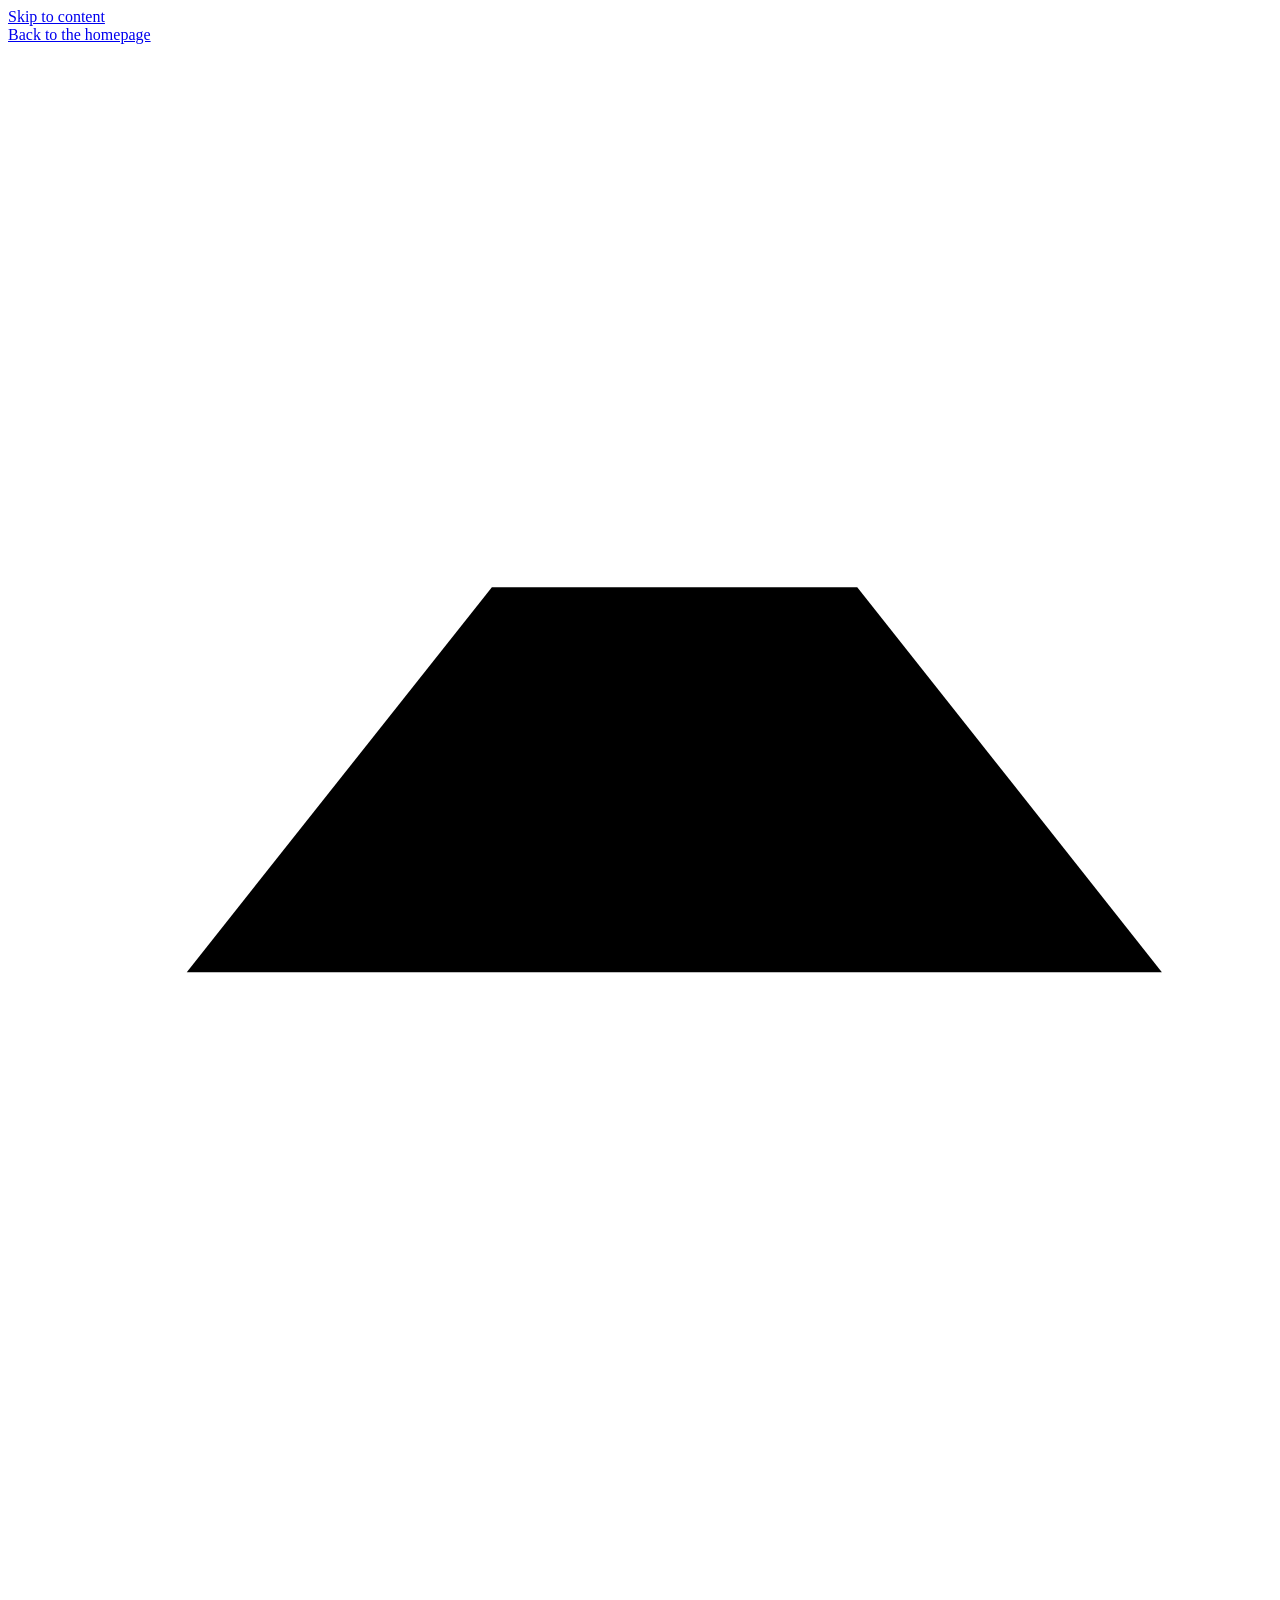
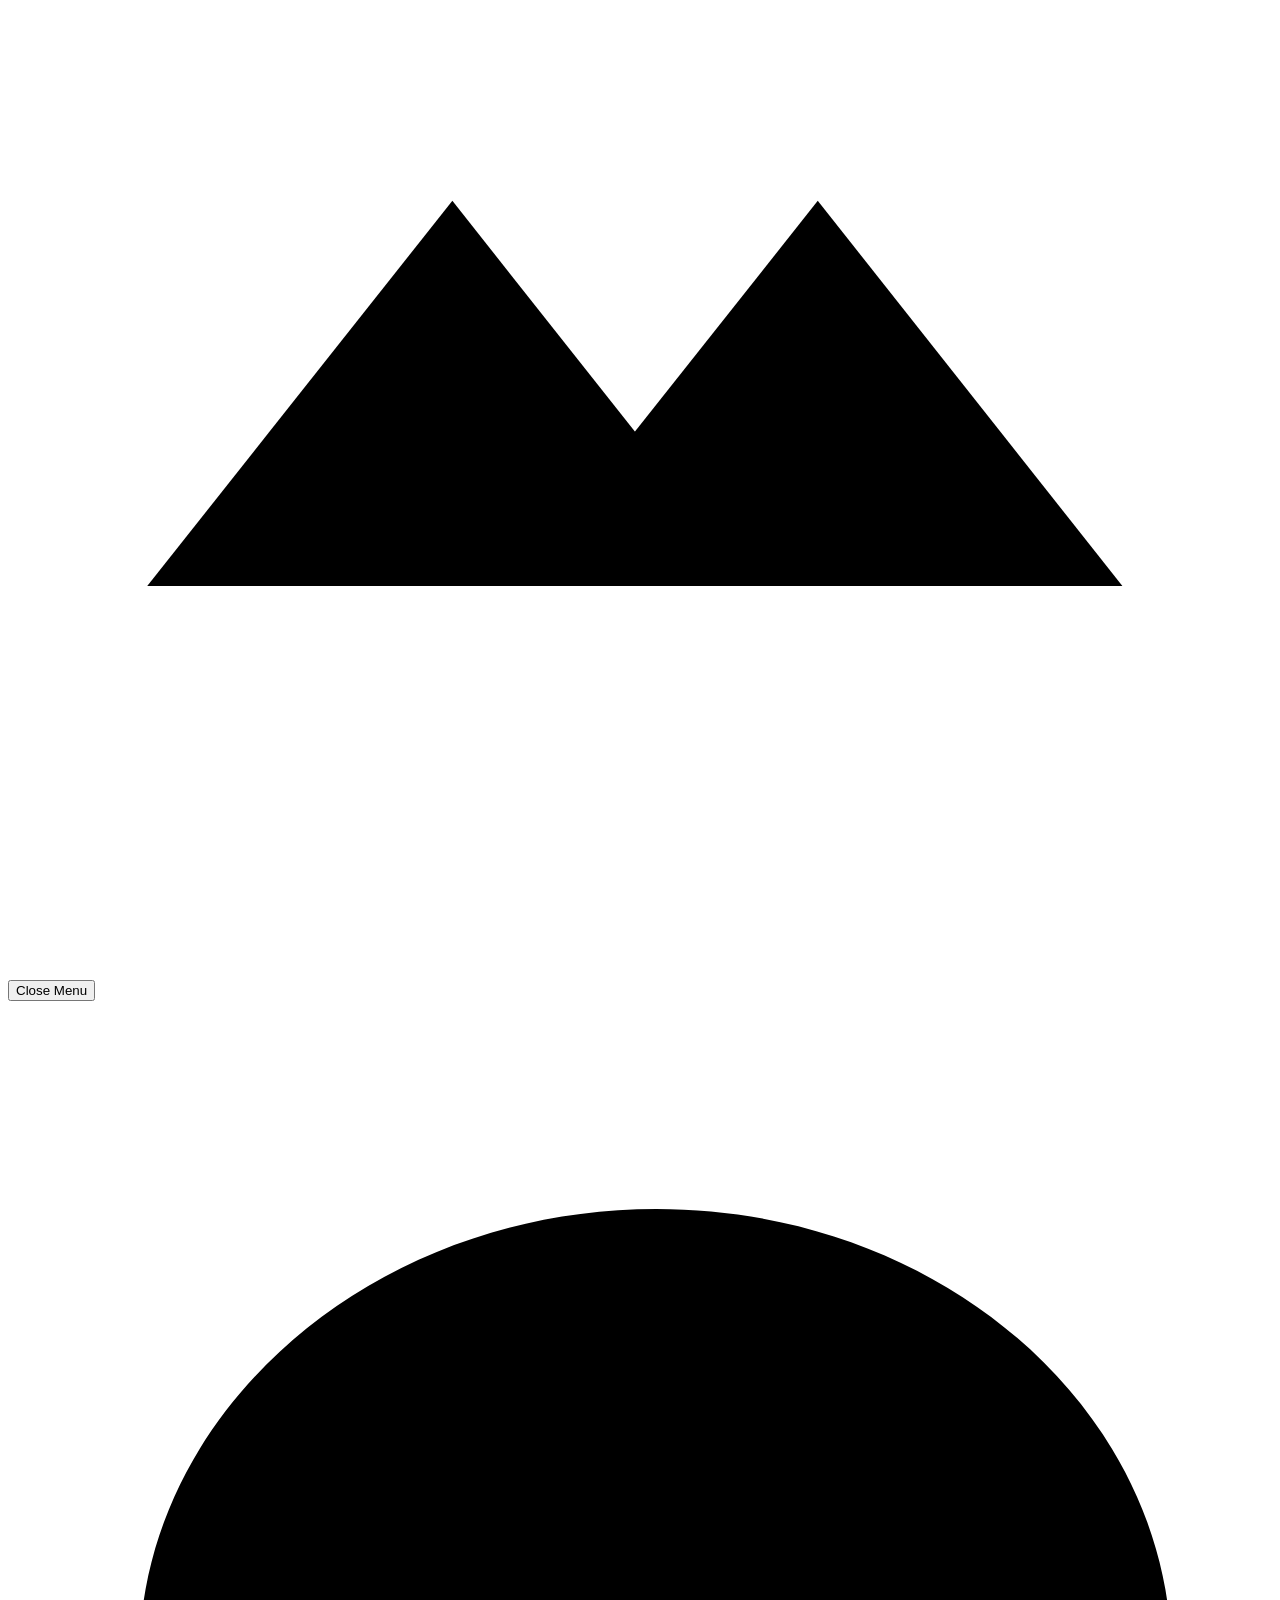
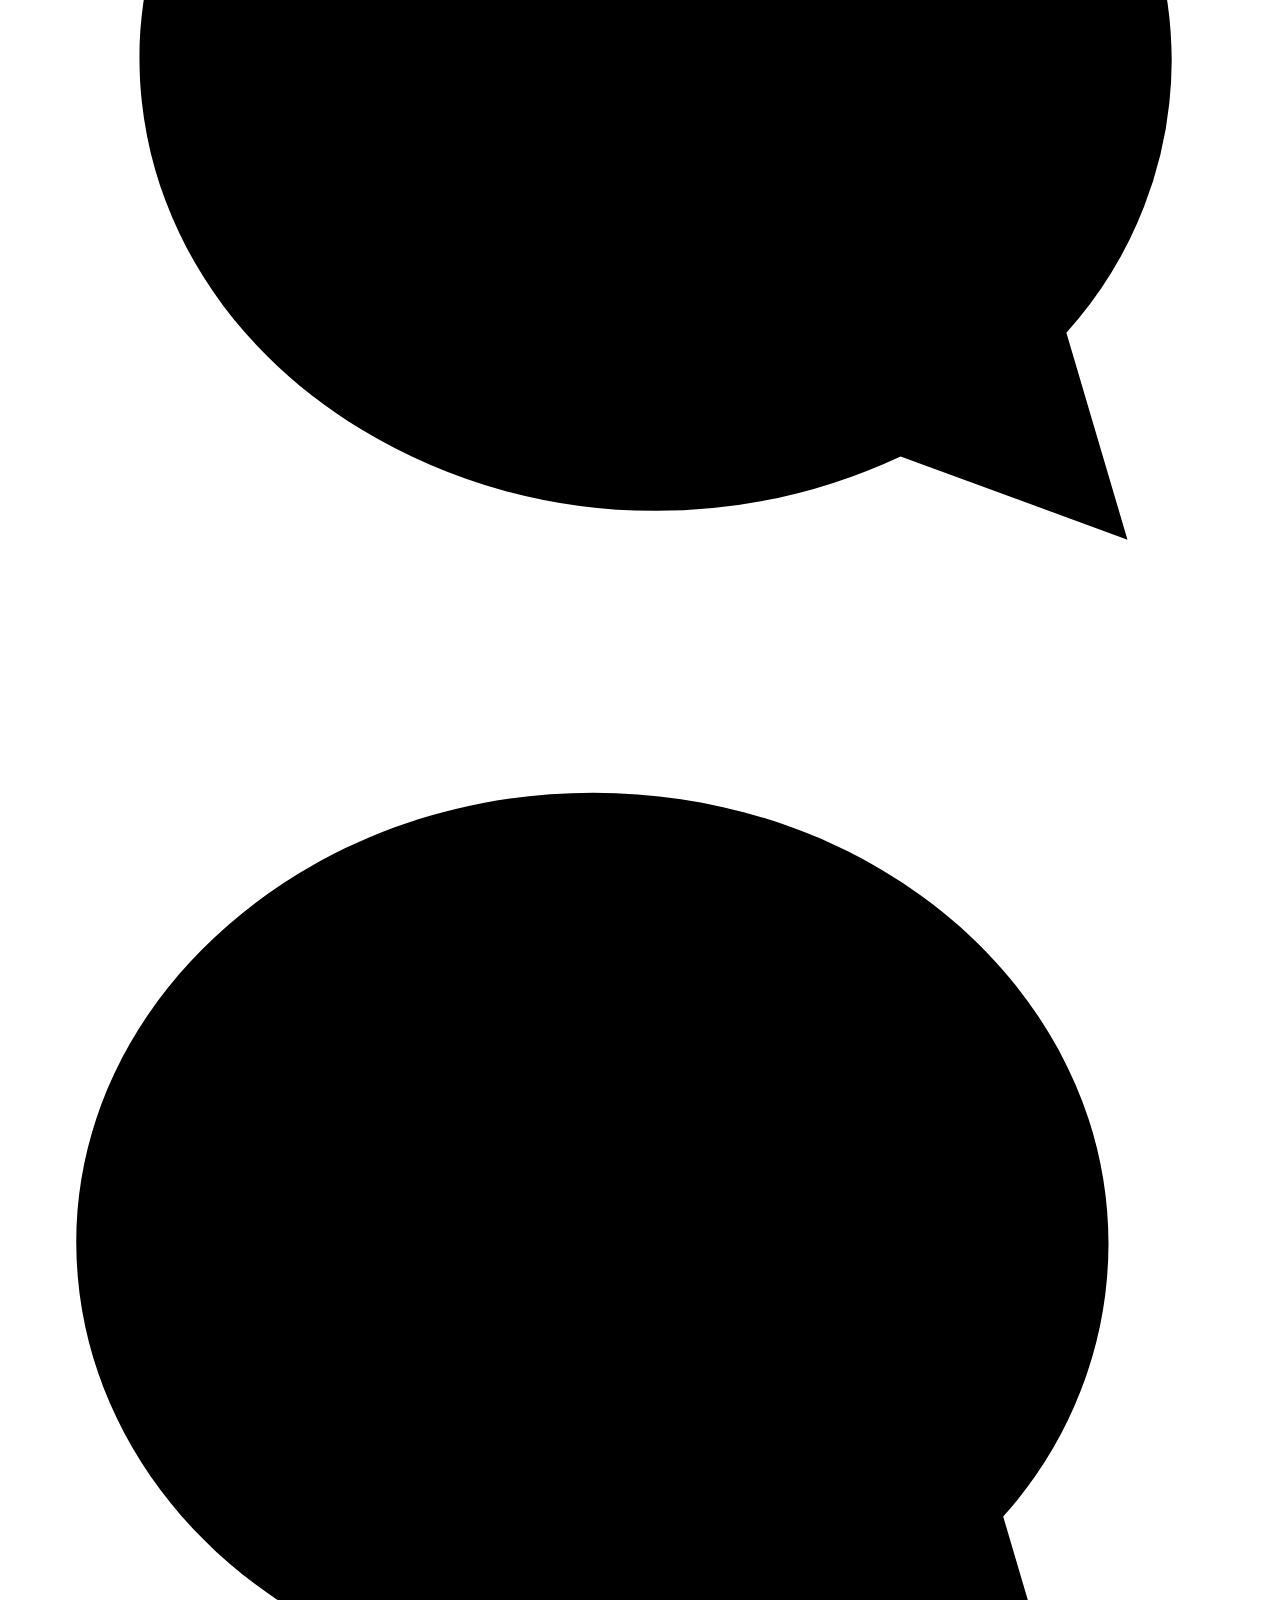
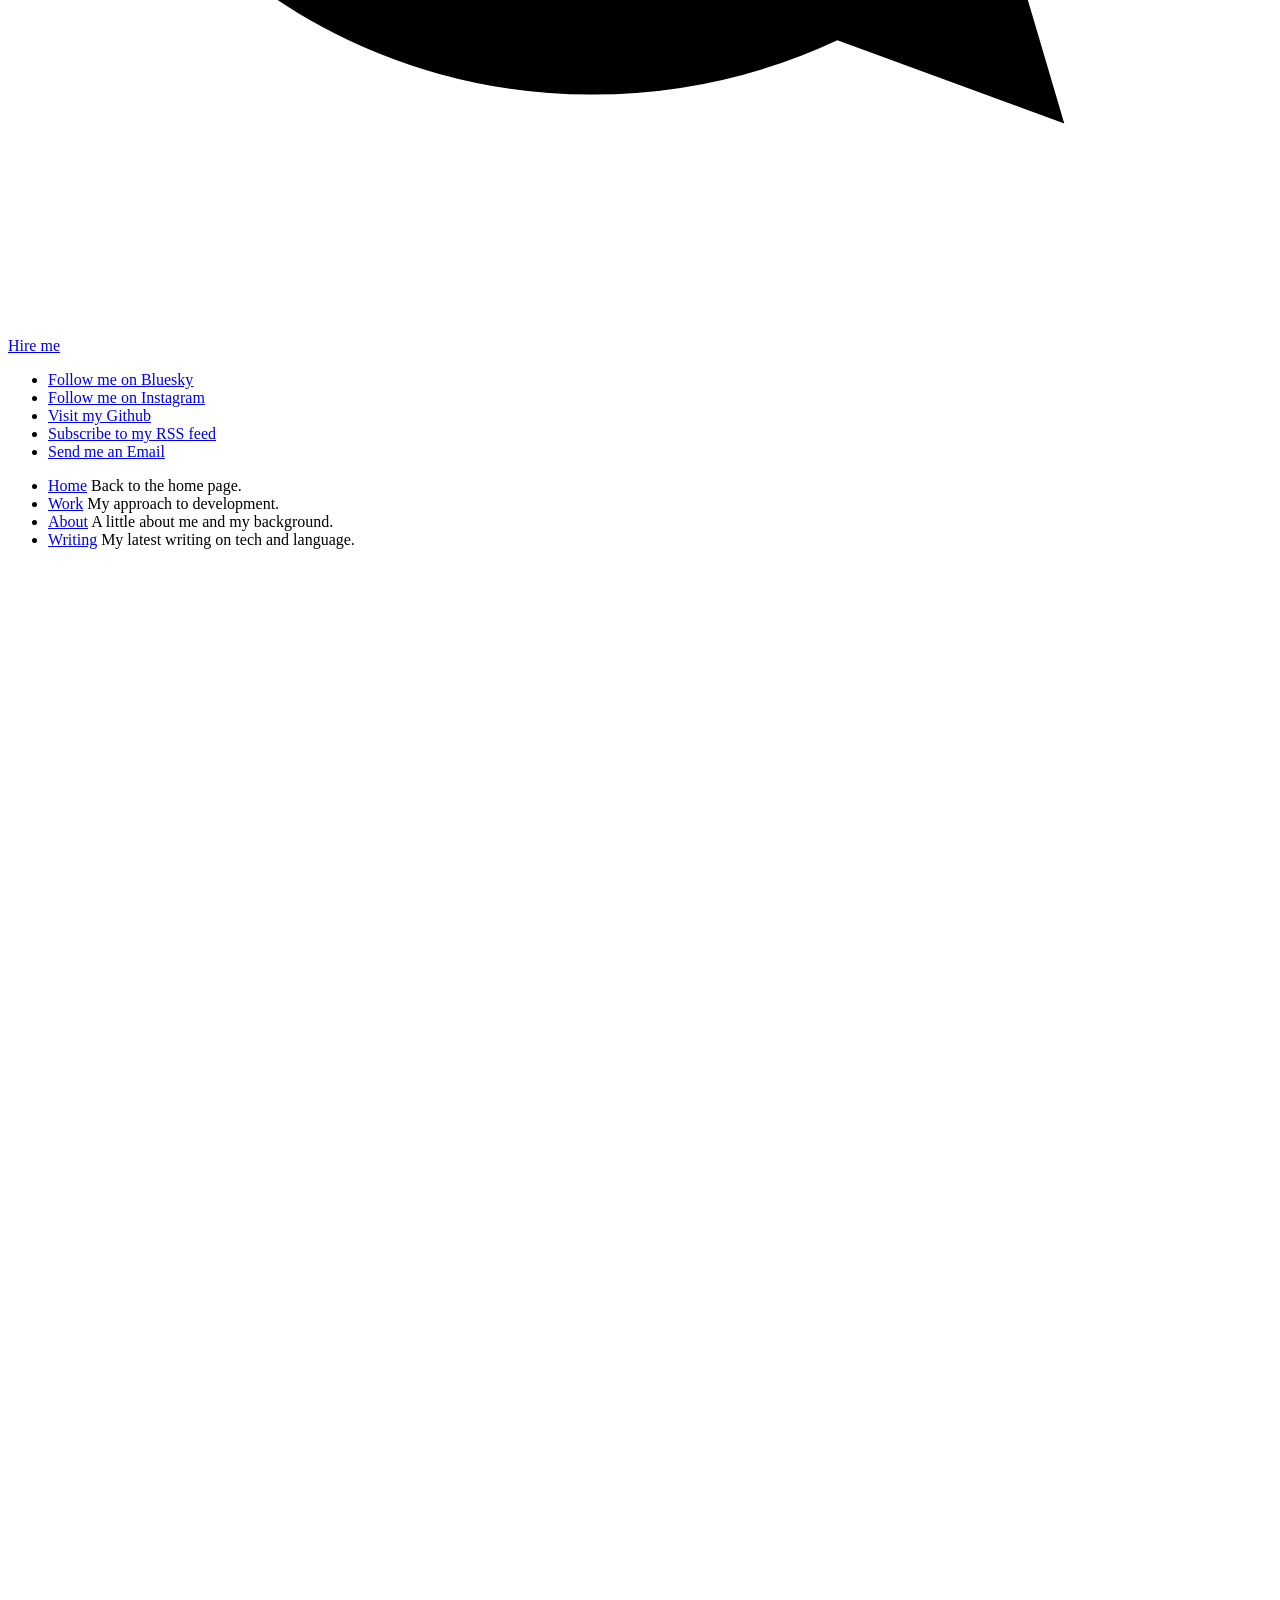
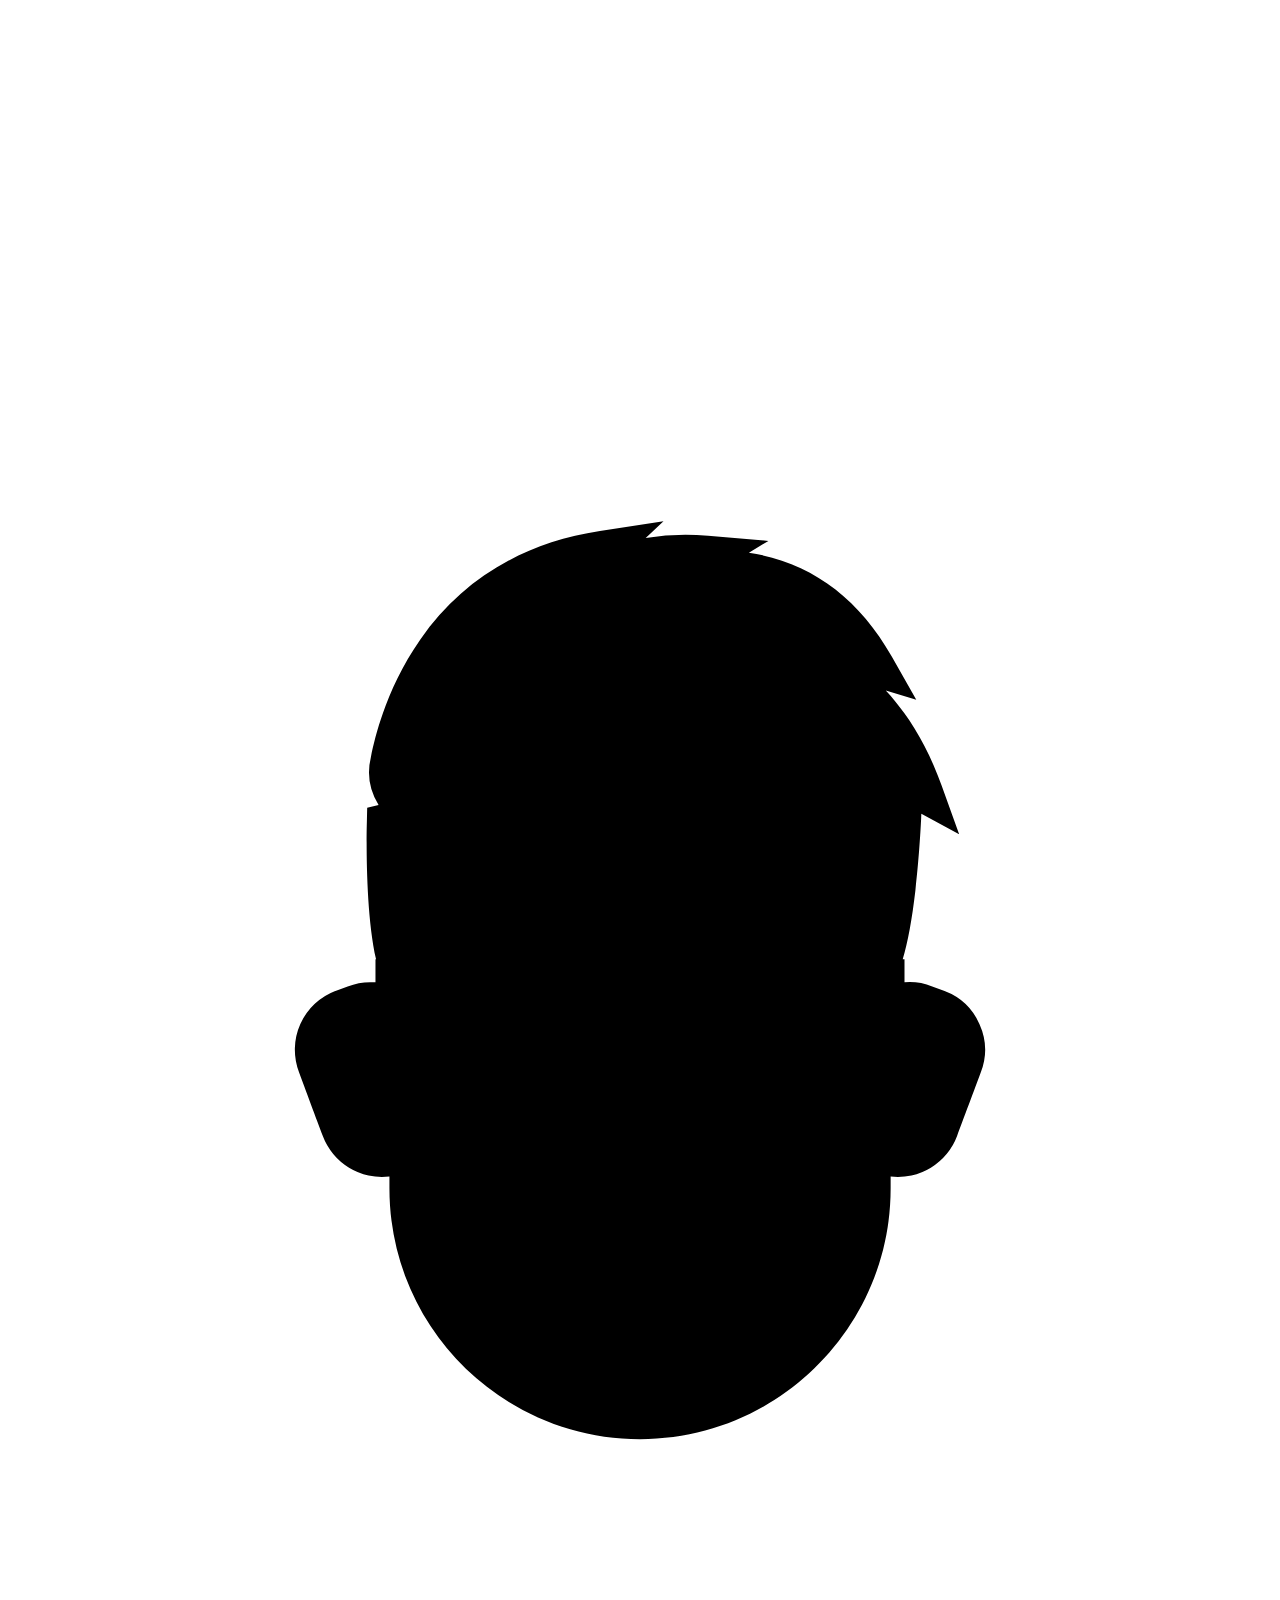
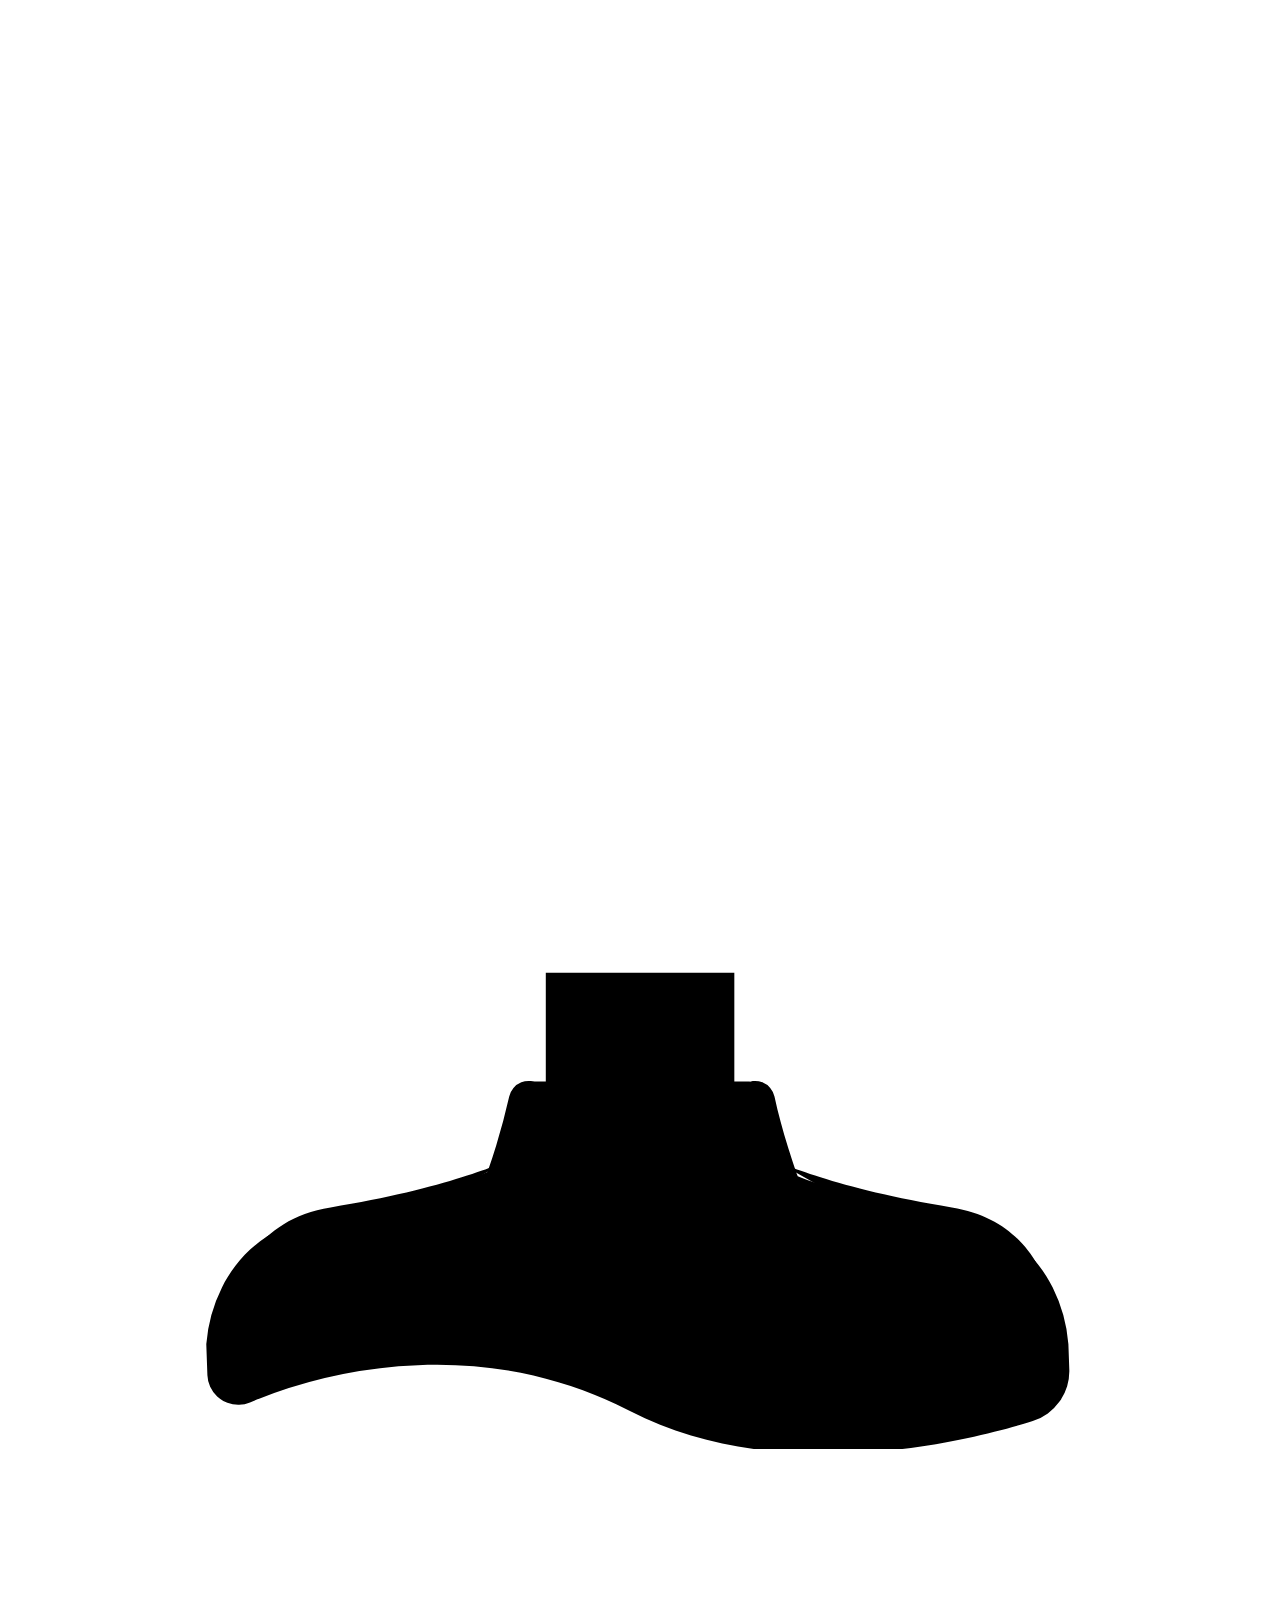
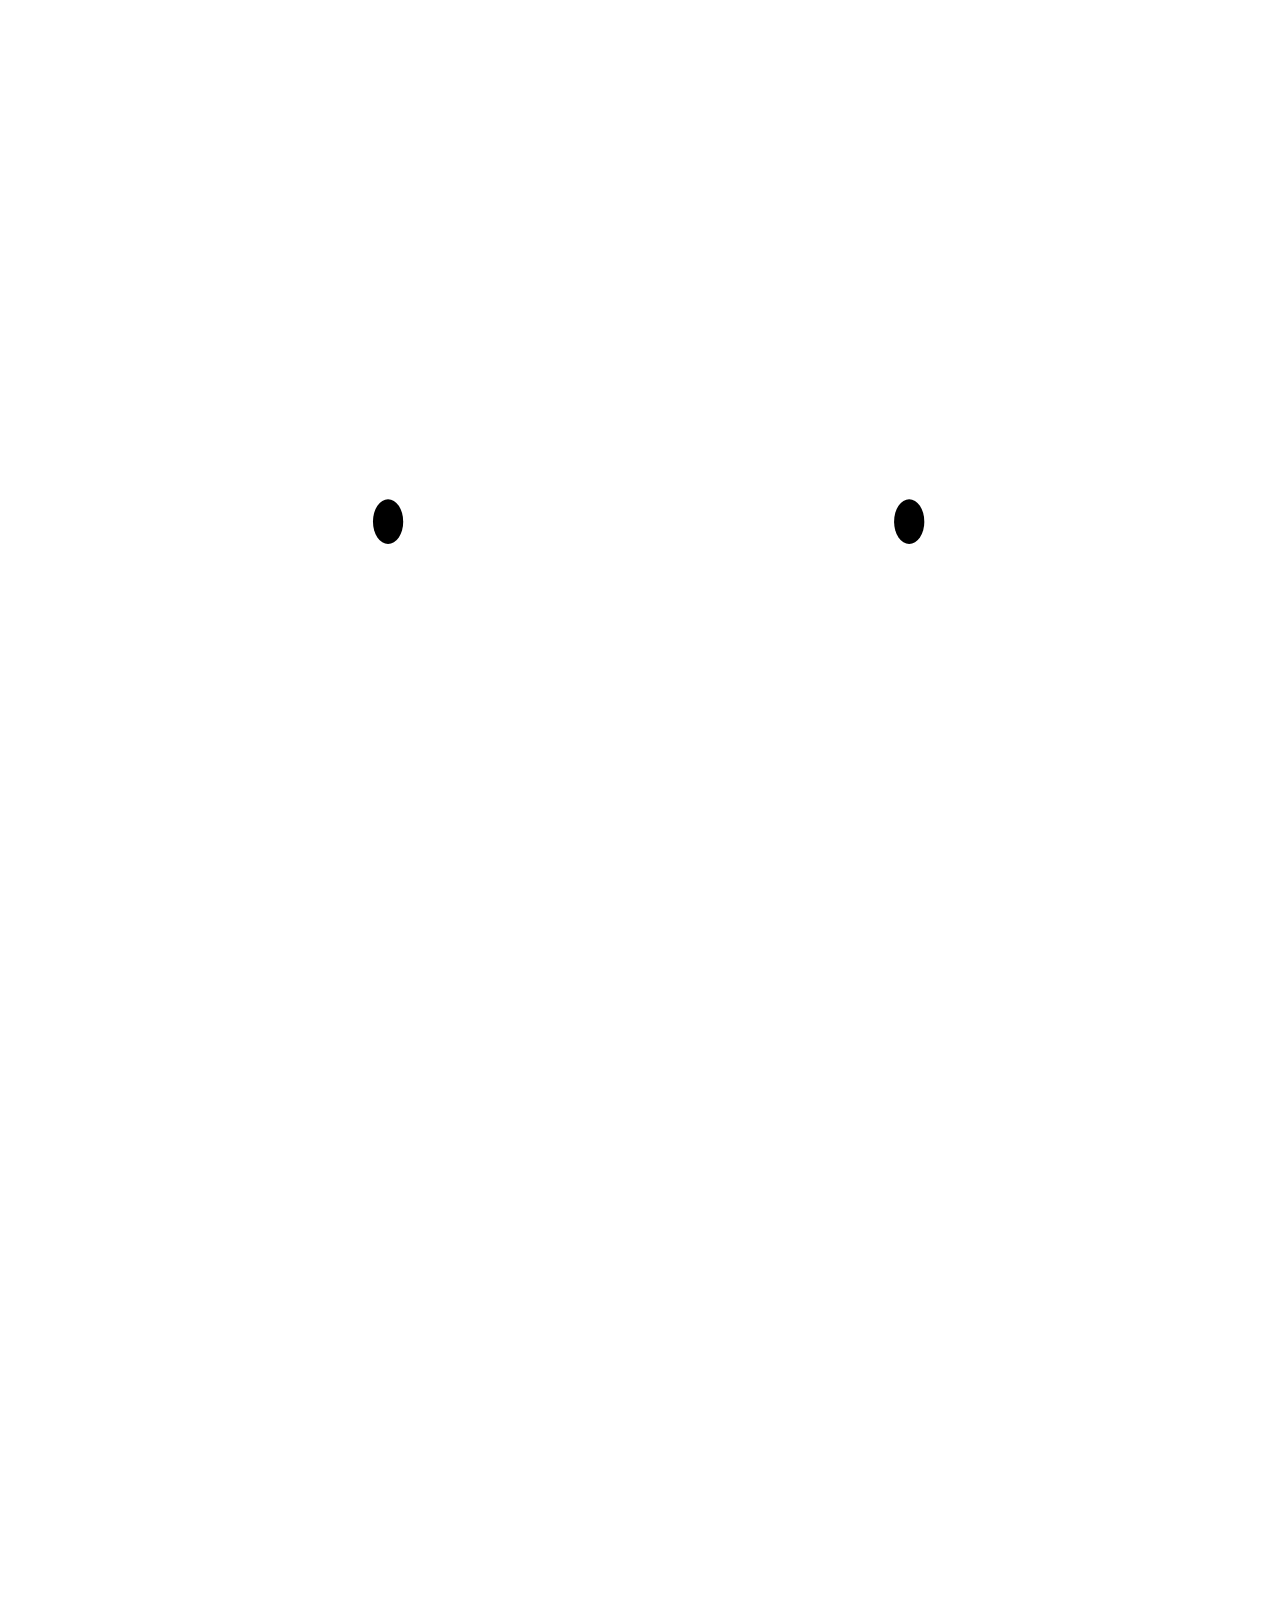
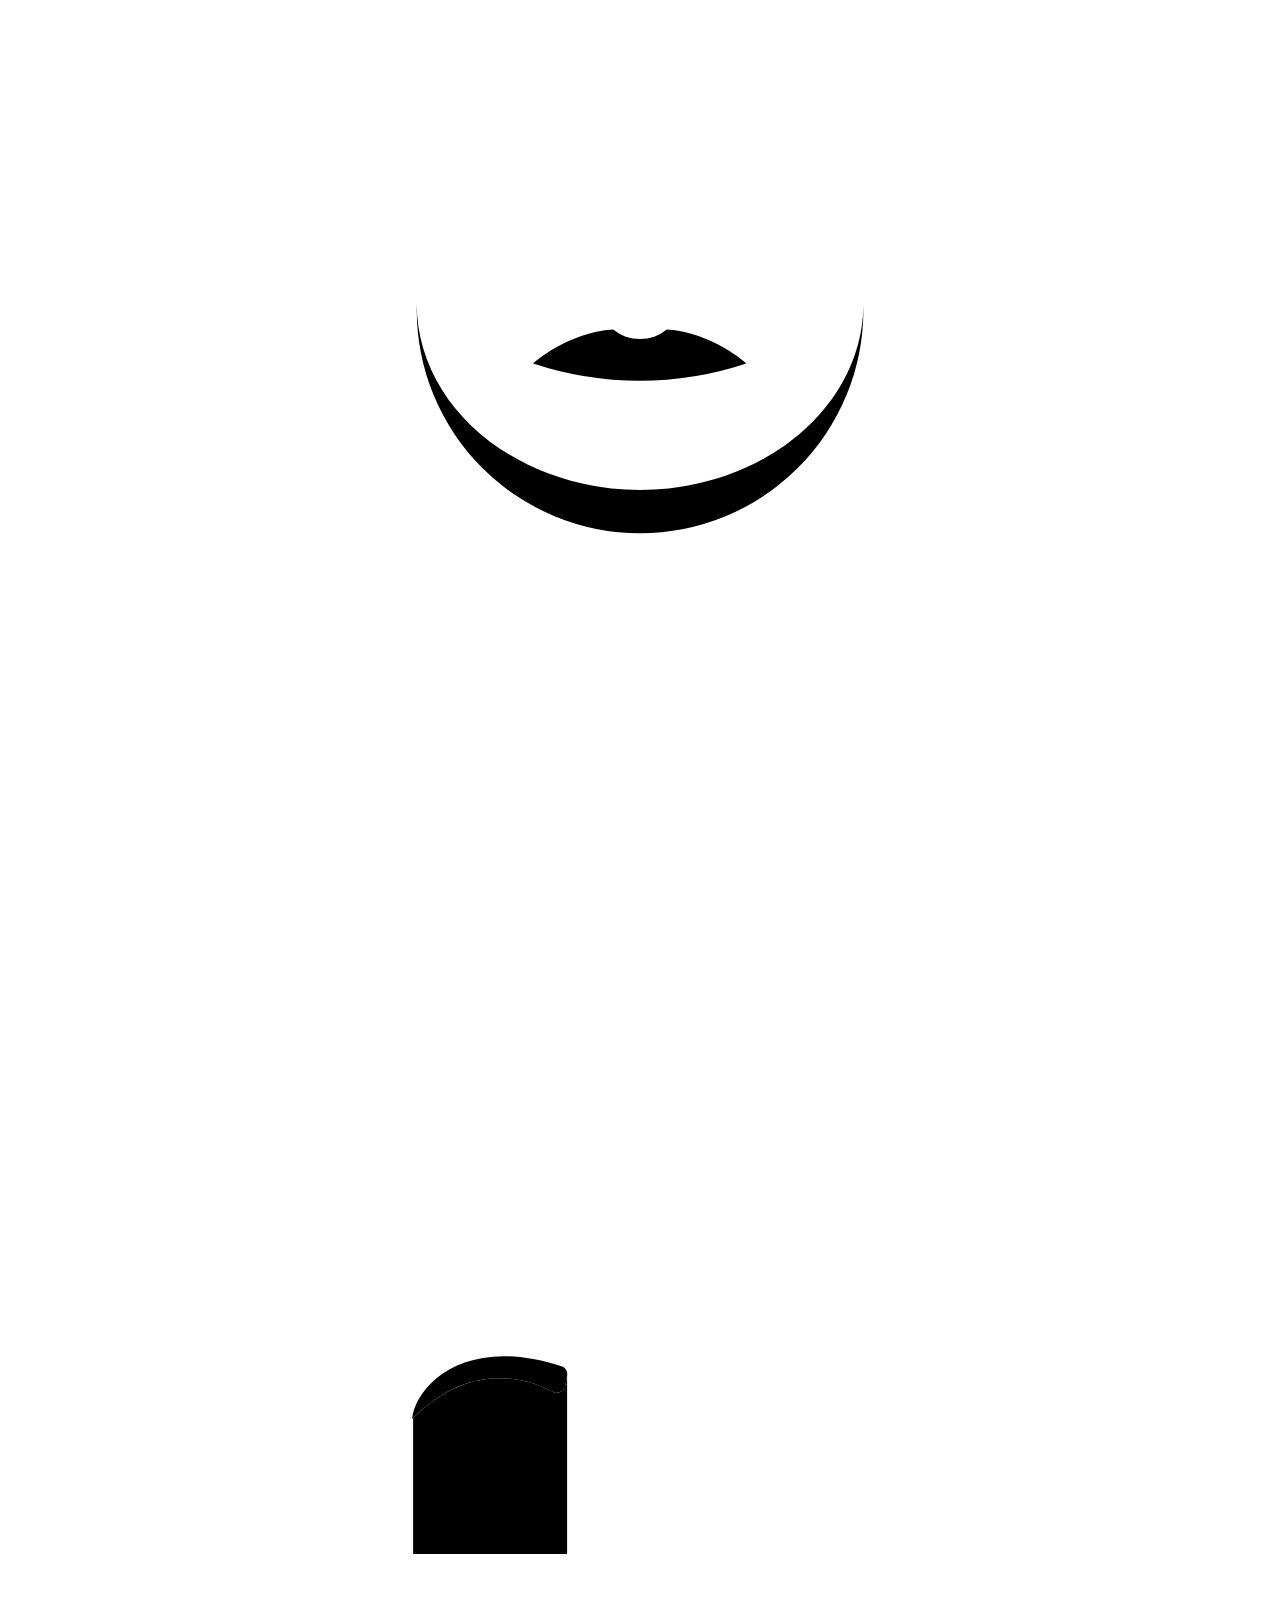
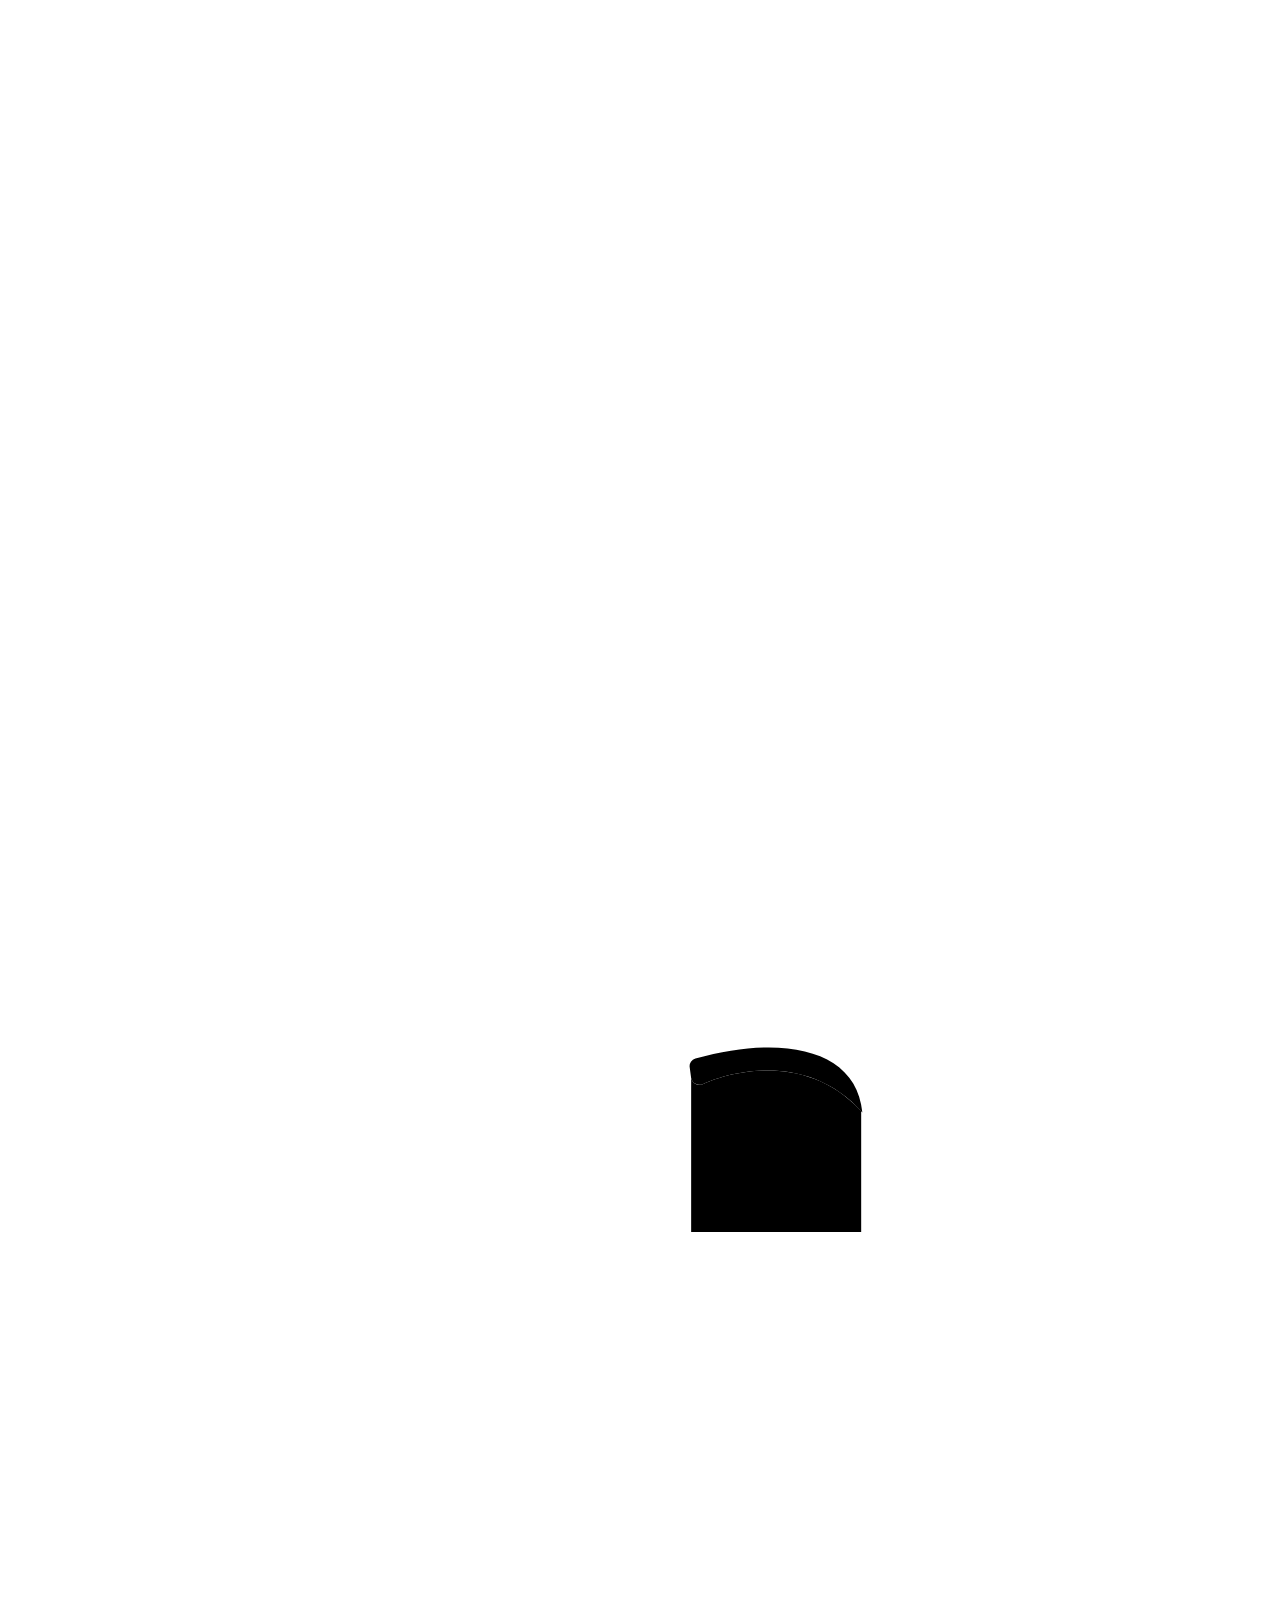
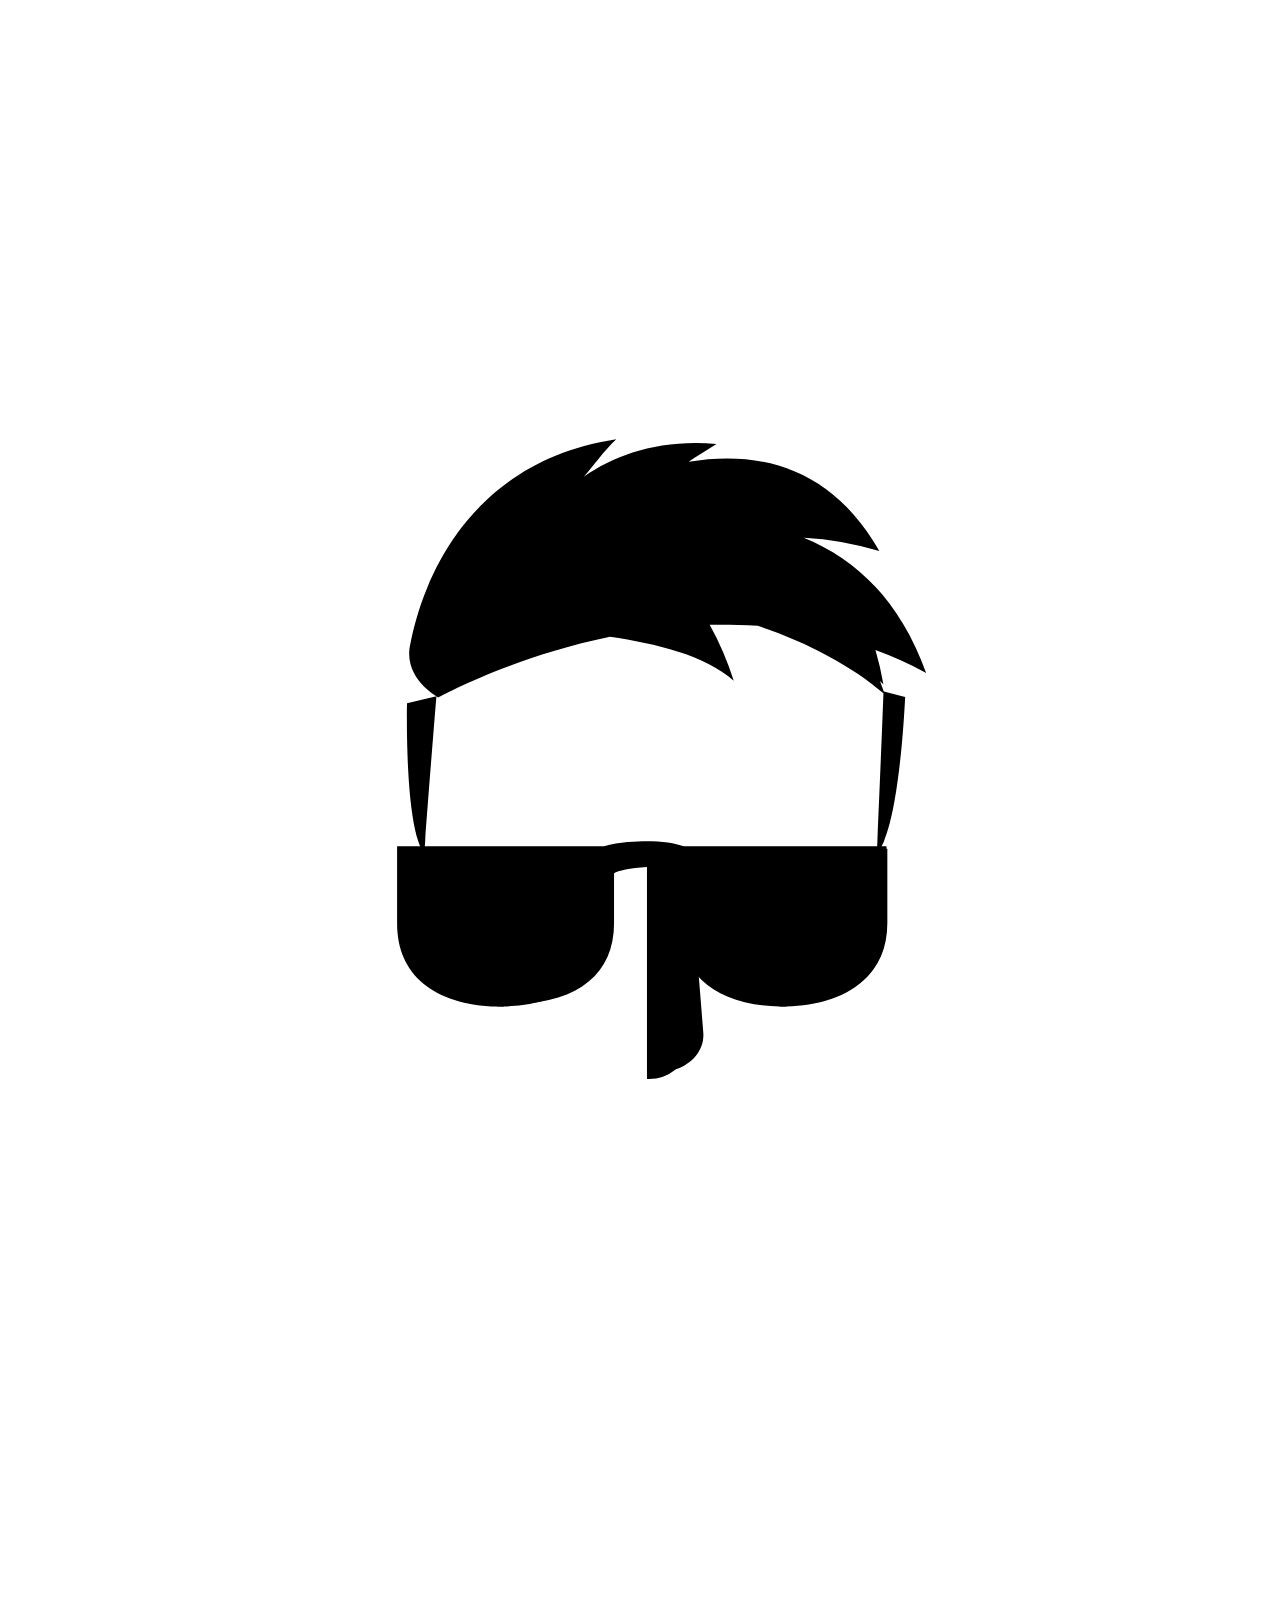
==== index.html @ 16a2936c "Index y Carpetas" ====
<!DOCTYPE html>
<html lang="en">
<head>
    <meta charset="UTF-8">
    <meta name="viewport" content="width=device-width, initial-scale=1.0">
    <title>Sebastián Zuleta - Independent Creative Developer</title>
    <link rel="stylesheet" href="https://fonts.googleapis.com/css?family=Bitter:400,700&display=swap">
    <link rel="icon" type="image/x-icon" href="https://robbowen.digital/assets/img/favicon-32x32.png">
    <link rel="icon" type="image/png" sizes="16x16" href="/assets/img/favicon-16x16.png">
</head>
<body>
    <a href="/">Skip to content</a>
    <div>
        <div></div>
        <div>
            <div>
                <div></div>
                <div></div>
                <div></div>
                <div></div>
            </div>
        </div>
    </div>
    <div>
        <div>
            <div>
                <a href="/">
                    <span>Back to the homepage</span>
                    <span>
                        <div>
                            <div>
                                <svg version="1.1" x="0px" y="0px" viewBox="0 0 256 256">
                                    <polygon class="filled-poly" points="172,110 98,110 36.2,188 110.2,188 159.7,188 233.7,188 "/>
                                </svg>
                            </div>
                            <div>
                                <svg version="1.1" x="0px" y="0px" viewBox="0 0 256 256">
                                    <polygon points="90,99 28.2,177 151.7,177 "/>
                                    <polygon points="164,99 102.2,177 225.7,177 "/>
                                    <line x1="90" y1="99" x2="163.8" y2="99"/>
                                </svg>
                            </div>
                        </div>
                    </span>
                </a>
            </div>
            <div>
                <button>
                    <span>
                        <span>Close</span>
                        <span>Menu</span>
                    </span>
                </button>
            </div>
            <a href="/">
                <div>
                    <svg viewBox="0 0 60 60">
                        <path d="M30.78,9.87c13.52,0,24.46,9.58,24.46,21.41a19.4,19.4,0,0,1-5,12.95h0l2.9,9.82L42.37,50.1h0a27.51,27.51,0,0,1-11.59,2.58,26.84,26.84,0,0,1-14-3.86C10.42,45,6.24,38.52,6.24,31.2,6.24,19.53,17.26,9.87,30.78,9.87Z"></path>
                    </svg>
                </div>
                <div>
                    <svg viewBox="0 0 60 60">
                        <path d="M27.78,5.87c13.52,0,24.46,9.58,24.46,21.41a19.4,19.4,0,0,1-5,12.95h0l2.9,9.82L39.37,46.1h0a27.51,27.51,0,0,1-11.59,2.58,26.84,26.84,0,0,1-14-3.86C7.42,41,3.24,34.52,3.24,27.2,3.24,15.53,14.26,5.87,27.78,5.87Z"></path>
                    </svg>
                </div>
                Hire me
            </a>
        </div>
        <div>
            <div></div>
            <div>
                <div>
                    <ul>
                        <li>
                            <a href="/">Follow me on Bluesky</a>
                        </li>
                        <li>
                            <a href="/">Follow me on Instagram</a>
                        </li>
                        <li>
                            <a href="/">Visit my Github</a>
                        </li>
                        <li>
                            <a href="/">Subscribe to my RSS feed</a>
                        </li>
                        <li>
                            <a href="/">Send me an Email</a>
                        </li>
                    </ul>
                    <ul>
                        <li>
                            <a href="index.html">Home</a>
                            <span>Back to the home page.</span>
                        </li>
                        <li>
                            <a href="work.html">Work</a>
                            <span>My approach to development.</span>
                        </li>
                        <li>
                            <a href="about.html">About</a>
                            <span>A little about me and my background.</span>
                        </li>
                        <li>
                            <a href="writing.html">Writing</a>
                            <span>My latest writing on tech and language.</span>
                        </li>
                    </ul>
                </div>
            </div>
        </div>
        <main>
            <svg>
                <filter>
                    <feColorMatrix/>
                    <feComponentTransfer>
                        <feFuncR></feFuncR>
                        <feFuncG></feFuncG>
                        <feFuncB></feFuncB>
                        <feFuncA></feFuncA>
                    </feComponentTransfer>
                </filter>
            </svg>
            <div>
                <div>
                    <div>
                        <div>
                            <div>
                                <div></div>
                            </div>
                            <div>
                                <svg viewBox="0 0 702 726">
                                    <defs>
                                        <clipPath>
                                            <path d="M351,538.29a133.13,133.13,0,0,1-53.48-11.11v70.14H404.49V527.18A133.22,133.22,0,0,1,351,538.29Z"></path>
                                        </clipPath>
                                        <clipPath>
                                            <path x="224.5" y="213.67"></path>
                                        </clipPath>
                                        <clipPath>
                                            <path x="376.36" y="220.19"></path>
                                        </clipPath>
                                        <pattern viewBox="0 0 83.3 97.7">
                                            <rect></rect>
                                            <rect></rect>
                                            <rect x="41.6" y="-24.5"></rect>
                                            <circle cx="66.3" cy="-0.3" r="17"></circle>
                                            <rect x="-41.7" y="-24.5">
                                            <rect y="24.3"/>
                                            <circle cx="24.6" cy="48.6" r="17"/>
                                            <rect x="41.6" y="73.2"/>
                                            <circle cx="66.3" cy="97.4" r="17"/>
                                            <rect x="-41.7" y="73.2"/>
                                        </pattern>
                                    </defs>
                                </svg>
                                <div>
                                    <div>
                                        <div>
                                            <svg viewBox="0 0 702 726">
                                                <path d="M539.56,330a34.69,34.69,0,0,0-19.39-18.39l-6.88-2.53a33.49,33.49,0,0,0-15.39-2.32V294h-1c2.83-9.45,5.16-22.14,7.05-38.3,2.38-20.48,3.18-39.58,3.21-40.4l.09-2.22,21,11.38-9.74-27.08c-7.53-20.95-17.9-38.58-31-52.75l16.93,5.19-13.62-24C472.1,92.65,445,73.13,411.47,68.2l10.84-6.61-33.48-2.85a140.09,140.09,0,0,0-34.67,1.18l9.89-9.21-35.32,5.42C286,62.69,252.41,82.93,229,116.29c-17.63,25.13-24.75,51.62-27.45,65.3a34.93,34.93,0,0,0,4.26,26.67l-6.33,1.49-.19,8.5c-.21,9.27-.74,50.19,5.12,75.75h-.32v12.78a33.55,33.55,0,0,0-15.44,2.31l-6.8,2.5-.11,0a34.93,34.93,0,0,0-20.16,45c3.32,9,9.87,26.53,13.2,35.41a35.1,35.1,0,0,0,37.06,22.55v6.74c0,76.73,62.42,139.17,139.17,139.18S490.19,498.06,490.2,421.32V414.6a35.11,35.11,0,0,0,36.9-22.54c3.34-8.91,9.87-26.41,13.19-35.37A34.69,34.69,0,0,0,539.56,330Z"/>
                                            </svg>
                                        </div>
                                        <div>
                                            <svg viewBox="0 0 702 726">
                                                <g>
                                                    <path d="M588.92,668.08a85,85,0,0,0-8.71-31.4c-7.52-15-23-34-54.27-39.1-45.62-7.42-75.42-17.86-87.34-22.57-3.41-9.62-9.35-27.46-12.91-44.29A11,11,0,0,0,408.62,524H295.42a11,11,0,0,0-17.06,6.72,368.9,368.9,0,0,1-12.06,41.84l-.62.28c-5.72,2.55-37,15.71-92.58,24.74-31.23,5.08-46.75,24.07-54.27,39.1a85.13,85.13,0,0,0-8.7,31.4l0,.35.61,17a17.1,17.1,0,0,0,17.66,16.45,16.83,16.83,0,0,0,6-1.33,277.13,277.13,0,0,1,82.46-20c45.92-3.82,89.17,4.51,128.55,24.76,34.77,17.85,73,23.82,108.61,23.82,48.52,0,92.08-11.09,115.1-18.24a29,29,0,0,0,20.31-28.66Z"/>
                                                </g>
                                                <g>
                                                    <path d="M585.93,665.46s-2.24-53.35-55.43-62c-54-8.78-86-21.62-93.73-24.93,1,18-52,61.2-80.63,61.2h-.21c-28.89,0-82.53-43.93-80.59-61.67-5.25,2.34-37.82,16.14-94.79,25.4-53.2,8.66-55.43,62-55.43,62l.59,16.67a8.07,8.07,0,0,0,11.2,7.15c30.86-13,123.49-43.91,218.61,5,80,41.08,180,16.46,216.92,5a19.94,19.94,0,0,0,14-19.74Z"></path>
                                                    <path d="M426.35,566.53s33.95,15.6,97.85,25.75c54.46,8.66,56.75,62,56.75,62"></path>
                                                    <path d="M277,566.53s-34,15.6-97.85,25.75c-54.46,8.66-56.75,62-56.75,62"></path>
                                                </g>
                                                <g>
                                                    <g>
                                                        <path d="M298.68,462v65.2c1.52,17.26,24.37,31,52.33,31s50.78-13.71,52.3-31h.08V462Z"/>
                                                    </g>
                                                    <path d="M290.14,522.34c-5.23,24.68-15.39,51.07-15.39,51.07-3.19,16,48.49,57.59,76.17,57.59h.2c27.68,0,79.36-41.62,76.17-57.59,0,0-10.16-26.39-15.38-51.08"/>
                                                    <path d="M332.93,569.71a28.43,28.43,0,0,0,36.14,0"/>
                                                </g>
                                            </svg>
                                        </div>
                                    </div>
                                    <div>
                                        <div>
                                            <div>
                                                <div>
                                                    <div>
                                                        <svg viewBox="0 0 702 726">
                                                            <ellipse cx="211.09" cy="371.36" rx="8.4" ry="12.43"/>
                                                            <ellipse cx="500.51" cy="371.36" rx="8.4" ry="12.43"/>
                                                        </svg>
                                                    </div>
                                                    <div>
                                                        <svg viewBox="0 0 702 726">
                                                            <path d="M365.9,425.2a23.71,23.71,0,0,1-29.83,0c-25.53,1.6-44.4,18.82-44.4,18.82A187.24,187.24,0,0,0,410,444S391.3,426.82,365.9,425.2Z"/>
                                                            <path d="M351,514.25h0c-68.51,0-124-46.38-124-103.6v3.58A124.06,124.06,0,0,0,351,538.29h0A124.06,124.06,0,0,0,475.08,414.23v-3.58C475.08,467.87,419.54,514.25,351,514.25Z"/>
                                                            <rect x="325.2" y="480.7"/>
                                                        </svg>
                                                    </div>
                                                    <div>
                                                        <div>
                                                            <svg viewBox="0 0 702 726">
                                                                <path d="M302.61,286.93C290,280.19,257.47,268.87,225,301.6v75.56h85.51V277.83l-1,5.81A4.8,4.8,0,0,1,302.61,286.93Z"/>
                                                                <path d="M310.54,277.83l-1,5.81a4.8,4.8,0,0,1-7,3.29c-12.68-6.77-45.49-18.19-78.11,15.2,1.65-17.62,28.26-47.23,83-29.23A4.37,4.37,0,0,1,310.54,277.83Z"/>
                                                            </svg>
                                                        </div>
                                                        <div>
                                                            <svg viewBox="0 0 702 726">
                                                                <path d="M386.13,276.58a4.74,4.74,0,0,1-6.72-3.33v85.5h94.43V291.64C442.9,257.6,399,270.43,386.13,276.58Z"/>
                                                                <path d="M378.58,267.19l.78,5.81a4.74,4.74,0,0,0,6.77,3.58c13-6.2,57.4-19.17,88.37,15.77-3.29-35.13-44.14-43.45-92.72-29.9A4.33,4.33,0,0,0,378.58,267.19Z"/>
                                                            </svg>
                                                        </div>
                                                        <div>
                                                            <svg viewBox="0 0 702 726">
                                                                <path d="M375.2,305c-4.7-1.7-11.5-2.8-21-2.8-4.6,0-14.8.3-23.2,2.8H216.1v42.9c0,28.4,20.2,45.1,55.6,46.2v.1h3.8V394c35.4-1.1,55.6-17.8,55.6-46.2V319c2.5-1.4,9.9-3.4,21-3.6,12.1-.3,18.8,1.7,20.8,3v29.5c0,28.4,20.2,45.1,55.6,46.2v.1h3.8V394c35.4-1.1,55.6-17.8,55.6-46.2V305Z"/>
                                                                <path d="M498.27,222.15l-11.87-3c-.71-2-1.44-4-2.13-5.9.68.68,1.26,1.35,1.94,2a169.32,169.32,0,0,0-4.45-19.16,212.14,212.14,0,0,1,28.16,12.68c-14.52-40.36-39.2-63.5-68-75.11a175.25,175.25,0,0,1,42,7.45C457.56,94.72,417.39,84.84,378,91.52c4.55-3.1,9.78-6.39,15.49-9.87-31.84-2.71-55.85,5.9-73.66,18.2,5-5.52,11-14.33,18-20.81C247.63,92.88,227.69,171,223.53,192.28c-4.77,19.32,15.49,30.1,15.49,30.1s39.68-22.17,95.33-33.69c25.65,3.88,52.46,10,68.72,24.49A167.64,167.64,0,0,0,389.71,182c8.71-.1,17.62,0,26.62.58,25.47,8.3,52.25,22.14,69.88,37.55-.24,6.42-1.59,42.5-3.55,86.33H379.26c-4.55-1.64-11.13-2.71-20.32-2.71-4.46,0-14.33.29-22.46,2.71H231.39c3.58-48,6.56-84.68,6.56-84.68l-16.35,3.87s-1.39,61.69,7.91,80.81h-4.24V348c0,27.49,19.55,43.65,53.82,44.72v.1h3.67v-.2c34.27-1.06,53.82-17.23,53.82-44.71V320c2.26-1.26,8.68-3,18.29-3.42V434.29c.32,0,
                            .64,0,1,0a23.66,23.66,0,0,0,15.1-5.42c9.48-3.2,15.87-11.13,15.19-20.23l-3-37.53c8.24,13.26,24.64,20.84,47.72,21.56v.1h3.68v-.2c34.26-1.06,53.81-17.23,53.81-44.71V306.48h-4C495.64,288.65,498.27,222.15,498.27,222.15ZM324,348h-.1c0,11.13-4,19.07-12.1,24.39-7.16,4.75-17.81,7.36-30.78,7.55-13-.19-23.61-2.8-30.78-7.55-8.13-5.32-12.09-13.35-12.09-24.39V319.26H324Zm151.66,0h-.1c0,11.13-4,19.07-12.1,24.39-7.16,4.75-17.8,7.36-30.77,7.55-13-.19-23.62-2.8-30.78-7.55-8.13-5.32-12.1-13.35-12.1-24.39V319.26h85.85Z"/>
                                                            </svg>
                                                        </div>
                                                    </div>
                                                    <div>
                                                        <div>
                                                            <svg viewBox="0 0 702 726">
                                                                <path d="M231.57,390.59l-11.43,5.32a23.19,23.19,0,0,1-29.71-13.74c-3.19-8.52-9.58-25.65-12.77-34.26A23.15,23.15,0,0,1,191,318l6.58-2.42c8.91-3.39,15.78-1.64,22,4.94"/>
                                                                <path d="M198.66,364c-6,9.3,6.92,17.76,13.06,11.62,9.88-9.88-6.9-31.17-19.06-31.17"/>
                                                            </svg>
                                                        </div>
                                                        <div>
                                                            <svg viewBox="0 0 702 726">
                                                                <path d="M482.36,320.52c6.2-6.58,13.07-8.33,22-4.94l6.59,2.42a23.15,23.15,0,0,1,13.35,29.91c-3.19,8.61-9.58,25.74-12.77,34.26a23.2,23.2,0,0,1-29.72,13.74l-11.42-5.32"/>
                                                                <path d="M509.27,344.42c-12.16,0-28.94,21.29-19.07,31.17,6.15,6.14,19.07-2.32,13.07-11.62"/>
                                                            </svg>
                                                        </div>
                                                    </div>
                                                    <div>
                                                        <svg viewBox="0 0 702 726">
                                                            <path d="M323.63,367.83l-2.93,37c-.67,9.1,5.72,17,15.2,20.23a23.74,23.74,0,0,0,30.2,0c9.39-3.2,15.87-11.13,15.19-20.23"/>
                                                        </svg>
                                                    </div>
                                                    <div>
                                                        <div>
                                                            <svg viewBox="0 0 702 726">
                                                                <path d="M300.33,467.31c25.75,8.49,90,6.12,99.4-8.42"/>
                                                            </svg>
                                                        </div>
                                                    </div>
                                                    <div>
                                                        <svg viewBox="0 0 702 726">
                                                            <path d="M409.55,174.85c25.85,8.42,53,22.56,70.66,38.23-.87-2.61-1.84-5.12-2.71-7.54.68.67,1.26,1.35,1.93,2A170,170,0,0,0,475,188.4a214.86,214.86,0,0,1,28.17,12.68c-14.52-40.36-39.2-63.49-68-75.1a174.68,174.68,0,0,1,42,7.45C450.79,87,410.62,77.1,371.23,83.78c4.55-3.1,9.77-6.39,15.48-9.87-31.84-2.71-55.84,5.9-73.65,18.19,5-5.51,11-14.32,18-20.81-90.2,13.84-110.14,92-114.3,113.24-4.77,19.33,15.48,30.1,15.48,30.1s39.68-22.16,95.34-33.68c25.64,3.87,52.45,10,68.71,24.49a168.73,168.73,0,0,0-13.35-31.17C391.65,174.18,400.55,174.27,409.55,174.85Z"/>
                                                            <path d="M475.78,301c12.82-13.38,15.71-86.6,15.71-86.6l-12-3S478,251.56,475.78,301Z"/>
                                                            <path d="M231.18,214.05l-16.36,3.87s-1.55,68.82,9.58,83.63C228.08,252.19,231.18,214.05,231.18,214.05Z"/>
                                                        </svg>
                                                    </div>
                                                    <div>
                                                        <div>
                                                            <div>
                                                                <div>
                                                                    <svg viewBox="0 0 702 726">
                                                                        <line x1="269.51" y1="345.29" x2="279.28" y2="345.29"/>
                                                                        <path d="M274.44,323.52a5.81,5.81,0,1,1-5.81,5.8,5.82,5.82,0,0,1,5.81-5.8m0-3.87a9.68,9.68,0,1,0,9.68,9.67,9.71,9.71,0,0,0-9.68-9.67Z"/>
                                                                    </svg>
                                                                </div>
                                                                <div>
                                                                    <svg viewBox="0 0 702 726">
                                                                        <line x1="425.23" y1="345.29" x2="435.01" y2="345.29"/>
                                                                        <path d="M430.17,323.52a5.81,5.81,0,1,1-5.81,5.8,5.83,5.83,0,0,1,5.81-5.8m0-3.87a9.68,9.68,0,1,0,9.68,9.67,9.71,9.71,0,0,0-9.68-9.67Z"/>
                                                                    </svg>
                                                                </div>
                                                            </div>
                                                        </div>
                                                        <svg viewBox="0 0 702 726">
                                                            <path d="M373.45,301.64c-4.55-1.64-11.13-2.71-20.32-2.71-4.45,0-14.33.29-22.46,2.71H219.47v41.53c0,27.48,19.55,43.65,53.81,44.71v.1H277v-.2c34.26-1.06,53.81-17.22,53.81-44.71V315.19c2.42-1.35,9.58-3.29,20.33-3.48,11.71-.29,18.19,1.65,20.13,2.9v28.56c0,27.48,19.55,43.65,53.81,44.71v.1h3.68v-.2c34.26-1.06,53.81-17.22,53.81-44.71V301.64Zm-55.36,41.53c0,11.13-4,19.06-12.1,24.39-7.16,4.74-17.81,7.35-30.77,7.54-13-.19-23.62-2.8-30.78-7.54-8.13-5.33-12.1-13.36-12.1-24.39V314.42h85.85v28.75Zm151.67,0c0,11.13-4,19.06-12.1,24.39-7.17,4.74-17.81,7.35-30.78,7.54-13-.19-23.62-2.8-30.78-7.54C388,362.23,384,354.2,384,343.17V314.42h85.85v28.75Z"/>
                                                        </svg>
                                                    </div>
                                                    <div>
                                                        <svg viewBox="0 0 702 726">
                                                            <path d="M227,392.74v21.49A124.06,124.06,0,0,0,351,538.29h0A124.06,124.06,0,0,0,475.08,414.23V392.5"/>
                                                        </svg>
                                                    </div>
                                                </div>
                                            </div>
                                        </div>
                                    </div>
                                </div>
                            </div>
                        </div>
                    </div>
                </div>
                <header>
                    <div>
                        <div>
                            <h1>
                                Hi, my &#8203;<br>
                                name is <b>Sebastián</b>
                                <span>.</span>
                            </h1>
                            <p>
                                I'm an <b>independent creative developer</b>
                                from Abergavenny, South Wales.
                            </p>
                            <span>
                                <span>
                                    <span>S</span>
                                    <span>c</span>
                                    <span>r</span>
                                    <span>o</span>
                                    <span>l</span>
                                    <span>l</span>
                                </span>
                            </span>
                        </div>
                    </div>
                </header>
                <div>
                    <div>
                        <div>
                            <h2>
                                <span>
                                    Let's work <b>together</b>
                                    <span>.</span>
                                </span>
                            </h2>
                        </div>
                        <div>
                            <p>
                                <span>
                                    I'm an <b>independent creative developer</b>
                                    from Abergavenny, South Wales. 
                                </span>
                                From interaction design to scaleable design systems, single-page apps to something more experimental with WebGL. I help awesome people to build ambitious yet accessible web projects - <b>the wilder, the better</b>
                                .
                            </p>
                            <a href="work.html">
                                <span>About my approach</span>
                                <span>About my approach</span>
                            </a>
                        </div>
                    </div>
                </div>
                <div>
                    <div>
                        <h2>
                            Open Source<span>.</span>
                        </h2>
                        <p>From time to time I like to release open source projects to help the wider web development community. Below are two of my most popular releases.</p>
                    </div>
                    <div>
                        <div></div>
                    </div>
                </div>
                <div>
                    <div>
                        <div>
                            <div>
                                <svg viewBox="0 0 265 170">
                                    <path d="M229.93,133.58l-53.39-33.29a4.91,4.91,0,0,0-1.07-.49l-.35-47.92-43-24.35-42.62,25,.35,47.21a4.72,4.72,0,0,0-1.41.58L35.07,133.58a4.41,4.41,0,0,0-2,5,4.54,4.54,0,0,0,4.44,3.29H227.44a4.54,4.54,0,0,0,4.44-3.29A4.41,4.41,0,0,0,229.93,133.58ZM172.5,110.1l.12.07h-.81l-.07-.07Zm-80,0h.76l-.07.07h-.81ZM71.29,131.34H58.44l.12-.07H71.37Zm10.95-10.58H75.41l.12-.08h6.78Zm22.6,10.58H87.08l.07-.07h17.72Zm3.65-10.58H98l.07-.08h10.42ZM127,131.34H116.41l0-.07H127Zm-6.89-10.58,0-.08h3.06l.13.08Zm18,10.58v-.07h10.51l0,.07Zm4.07-10.58.12-.08h2.67l0,.08Zm-5.25-21.18h-8.52l-17.62-10-.18-25.17,21.77-12.76,22,12.44.18,25.17Zm19.61,21.1H166.9l.07.08H156.51Zm3.68,10.66,0-.07h17.72l.07.07Zm22.6-10.58-.07-.08h6.78l.11.08Zm11,10.58-.08-.07h12.81l.12.07Z"/>
                                </svg>
                                <div>
                                    <svg viewBox="0 0 265 170">
                                        <path d="M231.81,140l-53.39-33.28a.64.64,0,0,0-.37-.1H167.51l8-4.66-.33-44.71-39-22.08L97.54,57.78l.33,44.71,7.22,4.1H95a.64.64,0,0,0-.37.1L41.19,140c-.46.29-.21.89.37.89H231.44C232,140.86,232.27,140.26,231.81,140Zm-37-20.18,11.36,7.08c.46.29.21.89-.37.89H185.43a.7.7,0,0,1-.47-.18l-7.33-7.09c-.33-.32,0-.81.47-.81h16.31A.7.7,0,0,1,194.78,119.79Zm-17-10.59,11.36,7.09c.46.28.21.88-.37.88H174.48A.66.66,0,0,1,174,117l-7.33-7.09c-.33-.32-.05-.8.47-.8h10.29A.69.69,0,0,1,177.81,109.2Zm-8.73,7.16c.33.32,0,.81-.47.81H154.47a.62.62,0,0,1-.59-.36l-.64-1.86,8.95-5.25Zm-31,7.49,7.11-4.17h6.15a.6.6,0,0,1,.58.36l2.44,7.09c.11.32-.18.63-.58.63H138.66a.56.56,0,0,1-.61-.5Zm-15.74-7.3.06-.17,1.4.79h-.87C122.5,117.17,122.21,116.86,122.31,116.55Zm28.38,0c.1.31-.19.62-.59.62h-.65l1.21-.71ZM110.75,94.94l-.22-29.8,25.75-15.08,26,14.71.22,29.8-20.51,12H131.3Zm9,20-.65,1.91a.62.62,0,0,1-.59.36H104.39c-.52,0-.8-.49-.47-.81l6.81-6.58Zm-35.94,1.39,11.36-7.09a.69.69,0,0,1,.37-.1h10.29c.52,0,.8.48.47.8L99,117a.66.66,0,0,1-.47.18H84.2C83.62,117.17,83.37,116.57,83.83,116.29Zm-17,10.58,11.36-7.08a.7.7,0,0,1,.37-.11H94.9c.52,0,.8.49.47.81L88,127.58a.7.7,0,0,1-.47.18H67.23C66.65,127.76,66.4,127.16,66.86,126.87Zm9.76,11.47H50.26c-.58,0-.83-.59-.37-.88l11.36-7.09a.79.79,0,0,1,.37-.1H84c.52,0,.8.49.47.81l-7.33,7.09A.7.7,0,0,1,76.62,138.34Zm37.64-7.45L111.82,138a.62.62,0,0,1-.59.36H82.49c-.52,0-.8-.49-.47-.81l7.33-7.08a.66.66,0,0,1,.47-.18h23.86C114.08,130.27,114.37,130.58,114.26,130.89Zm-20.82-3.13c-.52,0-.8-.49-.47-.81l7.33-7.09a.7.7,0,0,1,.47-.18h16.55c.41,0,.7.31.59.63l-2.44,7.09a.62.62,0,0,1-.59.36ZM135,137.85a.56.56,0,0,1-.61.49H115.6c-.4,0-.69-.31-.58-.62l2.44-7.09a.6.6,0,0,1,.59-.36h16.29a.56.56,0,0,1,.61.49Zm-.61-10.09H119.25c-.4,0-.69-.31-.58-.63l2.44-7.09a.6.6,0,0,1,.58-.36h6.52L135,123.5v3.76A.56.56,0,0,1,134.34,127.76Zm23.06,10.58H138.66a.56.56,0,0,1-.61-.49v-7.09a.56.56,0,0,1,.61-.49H155a.6.6,0,0,1,.59.36l2.44,7.09C158.09,138,157.8,138.34,157.4,138.34Zm.13-10.94-2.44-7.09c-.11-.32.18-.63.58-.63h16.56a.7.7,0,0,1,.47.18L180,127c.33.32.05.81-.47.81H158.12A.62.62,0,0,1,157.53,127.4Zm33,10.94H161.77a.62.62,0,0,1-.59-.36l-2.44-7.09c-.11-.31.18-.62.58-.62h23.86a.66.66,0,0,1,.47.18l7.33,7.08C191.31,137.85,191,138.34,190.51,138.34Zm32.23,0H196.38a.7.7,0,0,1-.47-.17l-7.33-7.09c-.33-.32-.05-.81.47-.81h22.33a.79.79,0,0,1,.37.1l11.36,7.09C223.57,137.75,223.32,138.34,222.74,138.34Z"/>
                                    </svg>
                                </div>
                                <div>
                                    <svg viewBox="0 0 265 170">
                                        <path d="M171.13,53.36l-39-22.07L93.54,53.93l.33,44.71,39,22.07,38.63-22.64ZM132.72,105.8l-26-14.71-.22-29.8L132.28,46.2l26,14.71.22,29.8Z"/>
                                    </svg>
                                </div>
                            </div>
                        </div>
                        <div>
                            <div>
                                <h3>
                                    SynthWave <b>'84</b>
                                    <span>.</span>
                                </h3>
                                <p>I'm a big fan of Visual Studio Code, but when I couldn't find a colour scheme I liked, I decided to roll my own. SynthWave '84 was the result.</p>
                                <p>Since I first posted about its development the theme has proven to be wildly popular, passing two million downloads in October 2024.</p>
                                <a href="/">
                                    <span>Get SynthWave '84</span>
                                    <span>Get SynthWave '84</span>
                                </a>
                            </div>
                        </div>
                    </div>
                    <div>
                        <div>
                            <div>
                                <svg viewBox="0 0 265 170">
                                    <path d="M239.55,131.73l-.33-.16a10.3,10.3,0,0,0,2.81-4.74l1.2-5.12-4.92-1.87a11.13,11.13,0,0,1-3-1.74,10.13,10.13,0,0,0,2.1-4.19l.94-4.71-4.39-2c-4.19-1.87-8.87-11.81-10.71-17.94l-5.73-19.19-5.77,19.19c-1.84,6.13-6.52,16.07-10.71,17.94l-4.39,2,.23,1.13c-.49-.42-1-.86-1.48-1.34a13.14,13.14,0,0,0,4.44-7l1-4.71-4.39-1.95C188.93,92,181.76,76.21,179,67l-5.74-19.21-5.13,17.09A6.56,6.56,0,0,0,164.43,62V54.47a6.59,6.59,0,0,0,4.13-6.11V45.1A6.56,6.56,0,0,0,165,39.28L135.25,23.56a6.59,6.59,0,0,0-6.2,0l-5.24,2.82a6.57,6.57,0,0,0-1.94,1.6,6.57,6.57,0,0,0-2.41.75l-5.76,3.1a6.61,6.61,0,0,0-2,1.6,6.42,6.42,0,0,0-2.4.75l-5.56,3a6.49,6.49,0,0,0-2,1.68,6.6,6.6,0,0,0-5.33,6.46v3a6.59,6.59,0,0,0,4.13,6.11V62a6.71,6.71,0,0,0-2.94,1.85L92.82,47.77,87.07,67a93.81,93.81,0,0,1-5.18,13c-4,8.16-8.34,13.62-12.25,15.36l-4.39,1.95,1,4.71a13.14,13.14,0,0,0,4.44,7c-.49.48-1,.92-1.48,1.34l.23-1.13-4.39-2c-4.19-1.87-8.87-11.81-10.71-17.94L48.56,70.12,42.79,89.31c-1.84,6.13-6.52,16.07-10.71,17.94l-4.39,2,.95,4.71a10,10,0,0,0,2.09,4.19,11.13,11.13,0,0,1-3,1.74l-4.92,1.87,1.2,5.12a10.24,10.24,0,0,0,2.68,4.6c-4,.63-6,3.54-6,6.43v2.79c0,3.26,2.63,6.55,7.65,6.55H236.64c5,0,7.65-3.29,7.65-6.55v-2.79A6.46,6.46,0,0,0,239.55,131.73Zm-118.33-27.3h22.56l.82,6H120.4Zm20.35-16.17H123.43l.81-5.89h16.52ZM140.25,55h8v2.34h-8Zm-23.51,0h7.35v2.34h-7.35Zm-12,26.94a6.5,6.5,0,0,0,2.46.48h.8l-.58,4.18C106.43,85.06,105.54,83.49,104.7,81.89Zm37.73,49.42H123.65A24.73,24.73,0,0,1,120,129a20.42,20.42,0,0,0,2.88-2.4H143.2a19.33,19.33,0,0,0,2.88,2.4A24.81,24.81,0,0,1,142.43,131.31ZM157,82.37h.8a6.53,6.53,0,0,0,4-1.34,63.52,63.52,0,0,1-4,6.83Z"/>
                                </svg>
                                <div>
                                    <svg viewBox="0 0 265 170">
                                        <path d="M106,52h3a.58.58,0,0,1,.59.58V69.87a.58.58,0,0,0,.59.59h50.68a.58.58,0,0,0,.59-.59V52.53A.58.58,0,0,1,162,52H165a.59.59,0,0,0,.59-.59V48.1a.6.6,0,0,0-.31-.52l-29.8-15.71a.61.61,0,0,0-.56,0l-5.22,2.82a.58.58,0,0,0,.28,1.1h4.63a.59.59,0,1,1,0,1.18h-9a.55.55,0,0,0-.28.07l-5.76,3.1a.59.59,0,0,0,.28,1.11h15.08a.59.59,0,1,1,0,1.17H115.47a.68.68,0,0,0-.28.07l-5.56,3a.59.59,0,0,0,.28,1.1h24.67a.58.58,0,0,1,.59.59.59.59,0,0,1-.59.59H106a.58.58,0,0,0-.59.58v3A.59.59,0,0,0,106,52Zm31.22.58a.59.59,0,0,1,.59-.58h18.83a.58.58,0,0,1,.59.58V65.71a.58.58,0,0,1-.59.58H137.84a.59.59,0,0,1-.59-.58Zm-23.51,0a.58.58,0,0,1,.59-.58H132.5a.59.59,0,0,1,.59.58V65.71a.59.59,0,0,1-.59.58H114.33a.58.58,0,0,1-.59-.58Z"/>
                                        <rect x="104.89" y="70.75" rx="0.59"/>
                                        <path d="M240.52,140.39a24.72,24.72,0,0,1-8.73-6.81c6.63-1.87,7.4-5.12,7.4-5.12-3.85-1.46-7.2-4.65-10-8.27,4.77-1.67,5.33-4.46,5.33-4.46-8.7-3.88-14-21.7-14-21.7s-5.32,17.82-14,21.7c0,0,.56,2.79,5.33,4.46-2.76,3.62-6.11,6.81-10,8.27,0,0,.77,3.25,7.4,5.12a28.59,28.59,0,0,1-6.12,5.43,39.88,39.88,0,0,1-10.27-8.76c9.8-2.77,10.94-7.58,10.94-7.58-5.69-2.15-10.65-6.87-14.73-12.22,7.06-2.47,7.89-6.6,7.89-6.6-12.88-5.74-20.74-32.1-20.74-32.1s-7.49,25.08-19.81,31.63l-3.17-23.23a.59.59,0,0,0-.59-.5h-3a.58.58,0,0,0-.58.66l2.22,16.29a.58.58,0,0,1-.58.66H120.23a.58.58,0,0,1-.58-.66l2.22-16.29a.58.58,0,0,0-.58-.66h-3a.59.59,0,0,0-.59.5l-3.09,22.65c-11.72-7.33-18.81-31-18.81-31S88,98.11,75.08,103.85c0,0,.83,4.13,7.89,6.6-4.08,5.35-9,10.07-14.73,12.22,0,0,1.14,4.81,10.94,7.58A40,40,0,0,1,68.92,139a28.4,28.4,0,0,1-6.13-5.43c6.63-1.87,7.4-5.12,7.4-5.12-3.85-1.46-7.2-4.65-10-8.27,4.77-1.67,5.33-4.46,5.33-4.46-8.7-3.88-14-21.7-14-21.7s-5.32,17.82-14,21.7c0,0,.56,2.79,5.33,4.46-2.76,3.62-6.11,6.81-10,8.27,0,0,.77,3.25,7.4,5.12a25.07,25.07,0,0,1-8.54,6.73h-.39c-.91,0-1.65.24-1.65.55v2.79c0,.3.74.55,1.65.55H239.64c.91,0,1.65-.25,1.65-.55v-2.79C241.29,140.66,241,140.49,240.52,140.39Zm-125.81-7.71.46-3.33c5.06-1.94,7.07-4.39,7.81-5.72H149.1c.69,1.22,2.44,3.4,6.67,5.25l.65,4.75a32.92,32.92,0,0,1-9.67,6.68H125.33A34,34,0,0,1,114.71,132.68Zm48.69-22.23a53,53,0,0,1-5.18,5.87l-1.38-10.06A14.42,14.42,0,0,0,163.4,110.45Zm-44.49-8.51a.59.59,0,0,1,.59-.51h32a.59.59,0,0,1,.59.51l2.3,16.86a.58.58,0,0,1-.58.66H117.59c-.33-.23-.65-.48-1-.73ZM114,107.52l-1.07,7.85a52.63,52.63,0,0,1-4.23-4.92A16.08,16.08,0,0,0,114,107.52Z"/>
                                        <rect x="109.57" y="75.2" rx="0.59"/>
                                    </svg>
                                </div>
                                <div>
                                    <svg viewBox="0 0 265 170">
                                        <path d="M131.58,33.9h-9l-.28.07-9.81,5.21h19.41m-.33,5.52H102a.58.58,0,0,0-.59.58v3a.59.59,0,0,0,.59.59h4a.58.58,0,0,1,.59.58V66.81a.58.58,0,0,0,.59.58h50.68a.58.58,0,0,0,.59-.58V49.46a.58.58,0,0,1,.59-.58H162a.59.59,0,0,0,.59-.59V45a.61.61,0,0,0-.31-.52L132.45,28.8a.61.61,0,0,0-.56,0L122.31,34m-9.81,5.21L102,44.7m29.88-5.35"/>
                                        <path d="M118.29,76.58h-3a.59.59,0,0,0-.59.51l-8.06,59a.59.59,0,0,0,.58.67h3a.59.59,0,0,0,.58-.51l2.07-15.15a.59.59,0,0,1,.58-.51h38.08a.59.59,0,0,1,.58.51l2.07,15.15a.59.59,0,0,0,.58.51h3a.59.59,0,0,0,.58-.67l-8.06-59a.59.59,0,0,0-.59-.51h-3a.58.58,0,0,0-.58.66l2.22,16.29a.58.58,0,0,1-.58.66H117.23a.58.58,0,0,1-.58-.66l2.22-16.29A.58.58,0,0,0,118.29,76.58ZM148.5,98.36a.59.59,0,0,1,.59.51l2.3,16.86a.58.58,0,0,1-.58.66H114.19a.58.58,0,0,1-.58-.66l2.3-16.86a.59.59,0,0,1,.59-.51Z"/>
                                        <rect x="101.89" y="67.68" rx="0.59"/>
                                        <path d="M199.66,141.27c.58,0,1.06-.26,1.06-.59v-3c0-.33-.48-.59-1.06-.59H65.34c-.58,0-1.06.26-1.06.59v3c0,.33.48.59,1.06.59Z"/>
                                        <rect x="106.57" y="72.13" rx="0.59"/>
                                        <rect x="110.74" y="48.88" rx="0.59"/>
                                        <rect x="134.25" y="48.88" rx="0.59"/>
                                    </svg>
                                </div>
                            </div>
                        </div>
                        <div>
                            <div>
                                <h3>
                                    Tornis<span>.</span>
                                </h3>
                                <p>Tornis is a minimal JavaScript library that watches the state of your browser's viewport, allowing you to respond whenever something changes.</p>
                                <p>Think of it as a data store for your viewport, giving you access to screen size, mouse cursor position, scroll position, gyroscope and more.</p>
                                <a href="/">
                                    <span>Get Tornis</span>
                                    <span>Get Tornis</span>
                                </a>
                            </div>
                        </div>
                    </div>
                    <div>
                        <div>
                            <div>
                                <svg viewBox="0 0 265 170">
                                    <g>
                                        <path d="M82.47,74.372L157.016,138.474C157.958,139.284 159.158,139.729 160.399,139.729C162.725,139.729 171.002,139.729 176.282,139.729C178.452,139.729 180.393,138.379 181.147,136.344C181.901,134.31 181.31,132.021 179.665,130.607C164.397,117.478 103.084,64.755 89.236,52.846C87.698,51.524 85.532,51.219 83.689,52.064C81.846,52.91 80.665,54.752 80.665,56.78C80.665,61.145 80.665,68.122 80.665,70.438C80.665,71.95 81.324,73.386 82.47,74.372ZM80.665,115.897C80.665,121.176 80.665,130.688 80.665,134.54C80.665,135.917 81.211,137.236 82.184,138.209C83.157,139.182 84.477,139.729 85.853,139.729C90.076,139.729 101.212,139.729 107.534,139.729C109.704,139.729 111.645,138.379 112.399,136.344C113.153,134.31 112.562,132.021 110.917,130.607C105.32,125.793 94.374,116.381 89.236,111.963C87.698,110.641 85.532,110.335 83.689,111.181C81.846,112.027 80.665,113.869 80.665,115.897L80.665,115.897ZM144.884,130.607C133.809,121.083 99.311,91.418 89.236,82.754C87.698,81.432 85.532,81.127 83.689,81.973C81.846,82.819 80.665,84.661 80.665,86.688C80.665,90.873 80.665,97.416 80.665,99.646C80.665,101.158 81.324,102.594 82.47,103.58C87.185,107.634 118.79,134.811 123.05,138.474C123.991,139.284 125.191,139.729 126.432,139.729C128.674,139.729 136.438,139.729 141.501,139.729C143.671,139.729 145.611,138.379 146.366,136.344C147.12,134.31 146.529,132.021 144.884,130.607L144.884,130.607ZM88.332,50.096C90.796,52.215 95.724,56.453 97.921,58.335C99.846,59.991 102.694,60.004 104.639,58.363C110.586,53.451 118.483,50.461 127.13,50.461C145.61,50.461 160.749,64.148 160.749,81.188C160.749,88.165 158.195,94.595 153.914,99.736C152.09,101.885 152.346,105.142 154.508,107.002C156.857,109.021 161.813,113.283 164.13,115.27C166.265,117.105 169.48,116.898 171.364,114.8C179.488,105.618 184.335,93.92 184.335,81.188C184.335,52.006 158.778,28.166 127.13,28.166C112.149,28.166 98.515,33.517 88.328,42.231C87.168,43.245 86.52,44.679 86.526,46.183C86.532,47.688 87.191,49.116 88.333,50.097L88.332,50.096ZM107.302,66.409C106.115,65.389 105.452,63.887 105.497,62.322C105.543,60.757 106.293,59.297 107.591,58.308C112.959,54.374 119.747,52.005 127.13,52.005C144.609,52.005 158.663,65.237 158.663,81.354C158.663,87.68 156.511,93.547 152.832,98.356C152.823,98.368 152.814,98.38 152.804,98.392C151.931,99.503 150.642,100.209 149.235,100.346C147.829,100.484 146.427,100.04 145.364,99.126C142.93,97.046 137.763,92.603 135.521,90.675C133.668,89.08 133.18,86.407 134.343,84.272C134.817,83.393 135.076,82.401 135.076,81.354C135.076,77.379 131.442,74.3 127.13,74.3C125.603,74.3 124.172,74.683 123.006,75.328C121.102,76.426 118.712,76.202 117.058,74.78C114.96,72.994 109.874,68.62 107.302,66.409Z"/>
                                    </g>
                                </svg>
                                <div>
                                    <svg viewBox="0 0 265 170">
                                        <g>
                                            <path d="M1644.68,870.811C1644.68,869.255 1645.58,867.841 1646.99,867.192C1648.4,866.543 1650.06,866.777 1651.24,867.792C1663.32,878.213 1689.06,900.413 1702.22,911.765C1703.48,912.851 1703.93,914.608 1703.35,916.169C1702.77,917.73 1701.29,918.767 1699.63,918.767C1684.76,918.767 1658.58,918.767 1648.65,918.767C1647.6,918.767 1646.59,918.347 1645.84,917.6C1645.1,916.853 1644.68,915.841 1644.68,914.784C1644.68,905.698 1644.68,883.262 1644.68,870.811ZM1646.06,766.612C1645.18,765.855 1644.68,764.752 1644.68,763.592C1644.68,758.13 1644.68,741.673 1644.68,731.379C1644.68,729.822 1645.58,728.409 1646.99,727.759C1648.4,727.11 1650.06,727.344 1651.24,728.359C1683.8,756.447 1827.96,880.799 1863.86,911.765C1865.12,912.851 1865.58,914.608 1865,916.169C1864.42,917.73 1862.94,918.767 1861.28,918.767C1848.86,918.767 1829.4,918.767 1823.93,918.767C1822.98,918.767 1822.06,918.425 1821.34,917.804C1807.13,905.548 1661.81,780.194 1646.06,766.612ZM1782.08,911.765C1783.34,912.851 1783.79,914.608 1783.22,916.169C1782.64,917.73 1781.15,918.767 1779.49,918.767C1767.59,918.767 1749.33,918.767 1744.06,918.767C1743.11,918.767 1742.19,918.425 1741.47,917.804C1731.46,909.164 1657.14,845.064 1646.06,835.502C1645.18,834.745 1644.68,833.643 1644.68,832.483C1644.68,827.222 1644.68,811.791 1644.68,801.921C1644.68,800.364 1645.58,798.951 1646.99,798.301C1648.4,797.652 1650.06,797.887 1651.24,798.901C1674.93,819.335 1756.04,889.304 1782.08,911.765ZM1659.84,709.356C1658.97,708.603 1658.47,707.507 1658.46,706.352C1658.46,705.197 1658.95,704.097 1659.82,703.337C1682.36,683.99 1712.55,672.146 1745.7,672.146C1815.4,672.146 1871.98,724.483 1871.98,788.947C1871.98,816.908 1861.34,842.587 1843.59,862.709C1842.15,864.317 1839.69,864.475 1838.06,863.067C1832.61,858.382 1820.96,848.334 1815.44,843.573C1813.79,842.145 1813.59,839.646 1815.01,837.977C1826.28,824.391 1832.98,807.387 1832.98,788.947C1832.98,744.392 1793.87,708.22 1745.7,708.22C1723.36,708.22 1702.96,716.006 1687.51,728.803C1686.03,730.06 1683.85,730.05 1682.38,728.779C1677.22,724.34 1665.63,714.351 1659.84,709.356ZM1704.44,747.828C1703.54,747.045 1703.03,745.893 1703.06,744.692C1703.1,743.491 1703.67,742.37 1704.63,741.641C1715.91,733.345 1730.18,728.373 1745.7,728.373C1782.08,728.373 1811.62,755.691 1811.62,789.339C1811.62,802.396 1807.17,814.499 1799.6,824.424C1798.93,825.274 1797.95,825.813 1796.88,825.918C1795.81,826.023 1794.74,825.684 1793.92,824.98C1788.21,820.078 1776.07,809.607 1770.8,805.066C1769.38,803.841 1769.01,801.79 1769.9,800.142C1771.66,796.889 1772.62,793.217 1772.62,789.339C1772.62,775.6 1760.56,764.446 1745.7,764.446C1740.66,764.446 1735.93,765.734 1731.89,767.975C1730.44,768.814 1728.62,768.643 1727.36,767.549C1722.43,763.34 1710.48,753.036 1704.44,747.828Z"/>
                                        </g>
                                    </svg>
                                </div>
                                <div>
                                    <svg viewBox="0 0 265 170">
                                        <g>
                                            <path d="M1644.68,870.811C1644.68,869.255 1645.58,867.841 1646.99,867.192C1648.4,866.543 1650.06,866.777 1651.24,867.792C1663.32,878.213 1689.06,900.413 1702.22,911.765C1703.48,912.851 1703.93,914.608 1703.35,916.169C1702.77,917.73 1701.29,918.767 1699.63,918.767C1684.76,918.767 1658.58,918.767 1648.65,918.767C1647.6,918.767 1646.59,918.347 1645.84,917.6C1645.1,916.853 1644.68,915.841 1644.68,914.784C1644.68,905.698 1644.68,883.262 1644.68,870.811ZM1646.06,766.612C1645.18,765.855 1644.68,764.752 1644.68,763.592C1644.68,758.13 1644.68,741.673 1644.68,731.379C1644.68,729.822 1645.58,728.409 1646.99,727.759C1648.4,727.11 1650.06,727.344 1651.24,728.359C1683.8,756.447 1827.96,880.799 1863.86,911.765C1865.12,912.851 1865.58,914.608 1865,916.169C1864.42,917.73 1862.94,918.767 1861.28,918.767C1848.86,918.767 1829.4,918.767 1823.93,918.767C1822.98,918.767 1822.06,918.425 1821.34,917.804C1807.13,905.548 1661.81,780.194 1646.06,766.612ZM1782.08,911.765C1783.34,912.851 1783.79,914.608 1783.22,916.169C1782.64,917.73 1781.15,918.767 1779.49,918.767C1767.59,918.767 1749.33,918.767 1744.06,918.767C1743.11,918.767 1742.19,918.425 1741.47,917.804C1731.46,909.164 1657.14,845.064 1646.06,835.502C1645.18,834.745 1644.68,833.643 1644.68,832.483C1644.68,827.222 1644.68,811.791 1644.68,801.921C1644.68,800.364 1645.58,798.951 1646.99,798.301C1648.4,797.652 1650.06,797.887 1651.24,798.901C1674.93,819.335 1756.04,889.304 1782.08,911.765ZM1659.84,709.356C1658.97,708.603 1658.47,707.507 1658.46,706.352C1658.46,705.197 1658.95,704.097 1659.82,703.337C1682.36,683.99 1712.55,672.146 1745.7,672.146C1815.4,672.146 1871.98,724.483 1871.98,788.947C1871.98,816.908 1861.34,842.587 1843.59,862.709C1842.15,864.317 1839.69,864.475 1838.06,863.067C1832.61,858.382 1820.96,848.334 1815.44,843.573C1813.79,842.145 1813.59,839.646 1815.01,837.977C1826.28,824.391 1832.98,807.387 1832.98,788.947C1832.98,744.392 1793.87,708.22 1745.7,708.22C1723.36,708.22 1702.96,716.006 1687.51,728.803C1686.03,730.06 1683.85,730.05 1682.38,728.779C1677.22,724.34 1665.63,714.351 1659.84,709.356ZM1704.44,747.828C1703.54,747.045 1703.03,745.893 1703.06,744.692C1703.1,743.491 1703.67,742.37 1704.63,741.641C1715.91,733.345 1730.18,728.373 1745.7,728.373C1782.08,728.373 1811.62,755.691 1811.62,789.339C1811.62,802.396 1807.17,814.499 1799.6,824.424C1798.93,825.274 1797.95,825.813 1796.88,825.918C1795.81,826.023 1794.74,825.684 1793.92,824.98C1788.21,820.078 1776.07,809.607 1770.8,805.066C1769.38,803.841 1769.01,801.79 1769.9,800.142C1771.66,796.889 1772.62,793.217 1772.62,789.339C1772.62,775.6 1760.56,764.446 1745.7,764.446C1740.66,764.446 1735.93,765.734 1731.89,767.975C1730.44,768.814 1728.62,768.643 1727.36,767.549C1722.43,763.34 1710.48,753.036 1704.44,747.828Z"/>
                                        </g>
                                    </svg>
                                </div>
                            </div>
                        </div>
                        <div>
                            <div>
                                <h3>
                                    >.</span>
                                </h3>
                                <p>Rekishi is a minimal wrapper for the History API that provides additional pub/sub functionality.</p>
                                <p>If you need to create dynamic transitions between different pages or different types of content, then Rekishi can help.</p>
                                <a href="/">
                                    <span>Get Rekishi</span>
                                    <span>Get Rekishi</span>
                                </a>
                            </div>
                        </div>
                    </div>
                </div>
            </div>
        </main>
    </div>
    <small>© MMXXVI. Gwneud yn Ne Cymru.</small>
    <script></script>
</body>
</html>
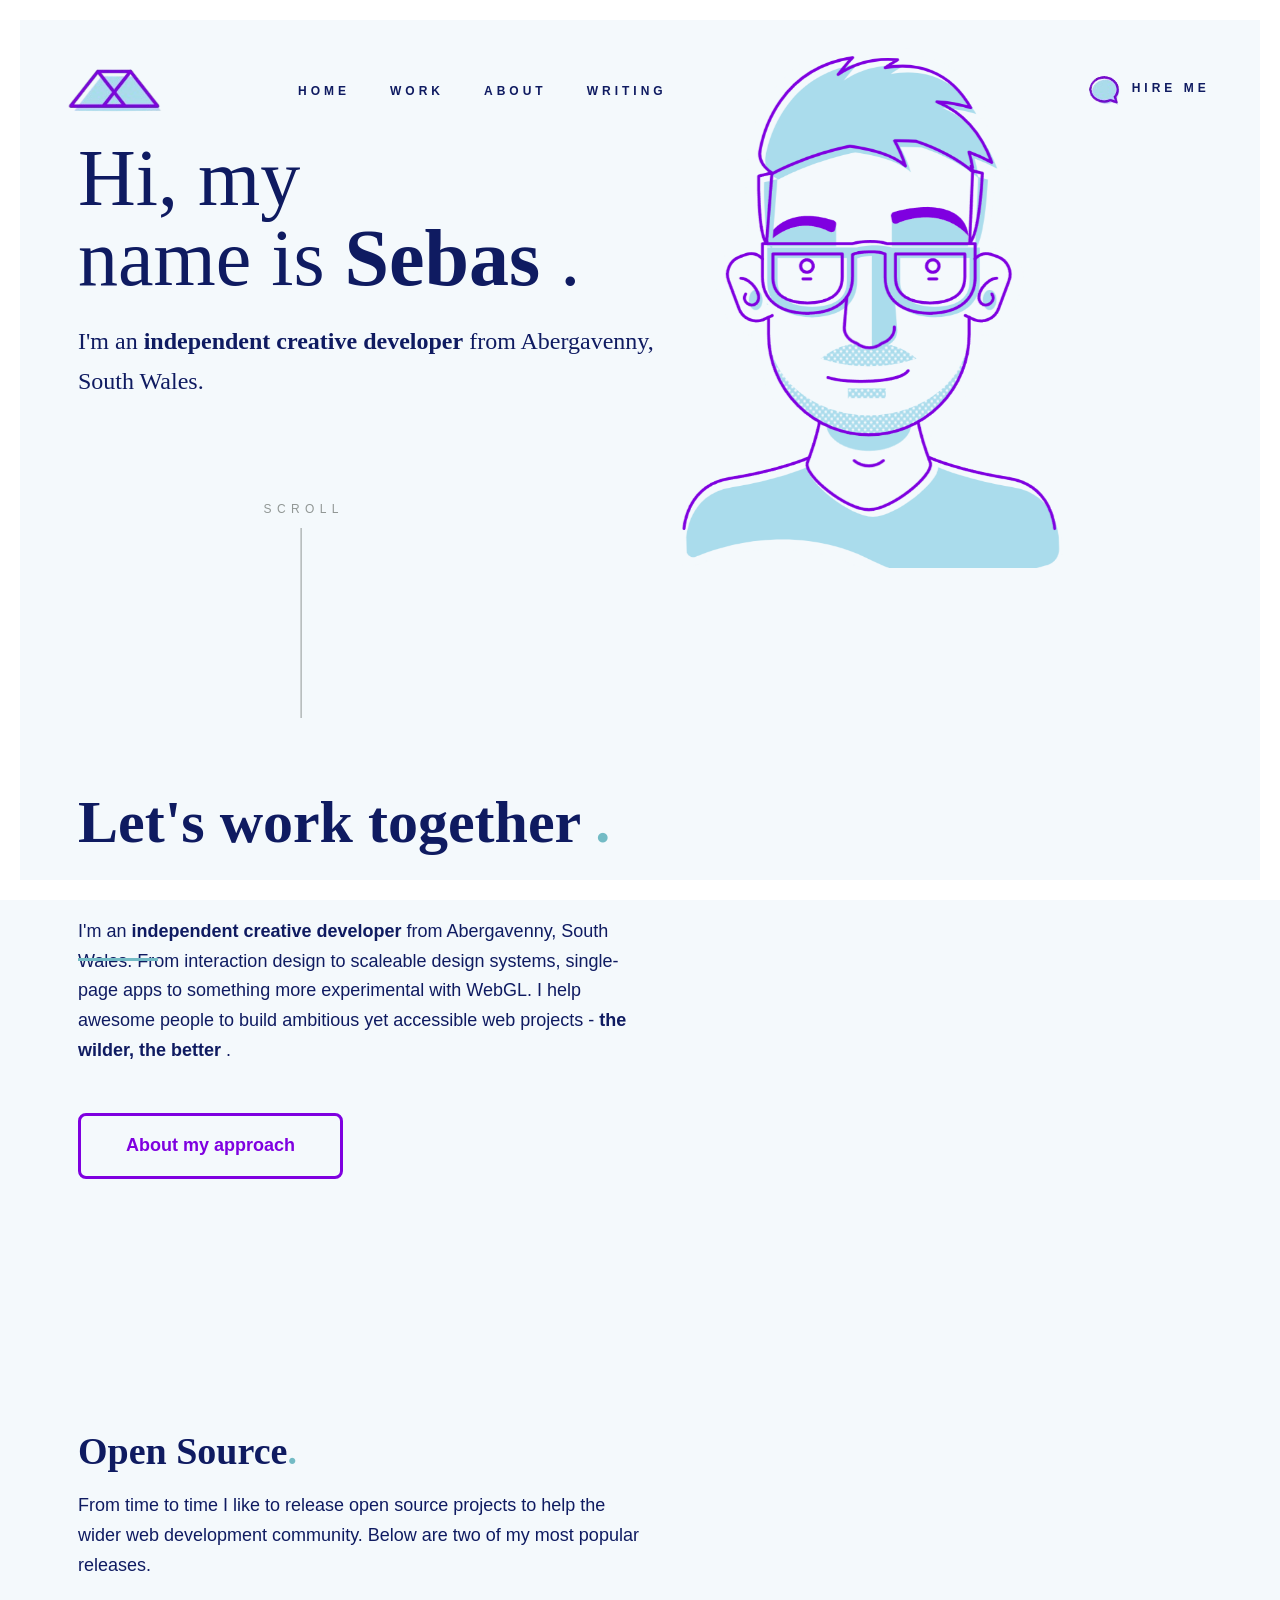
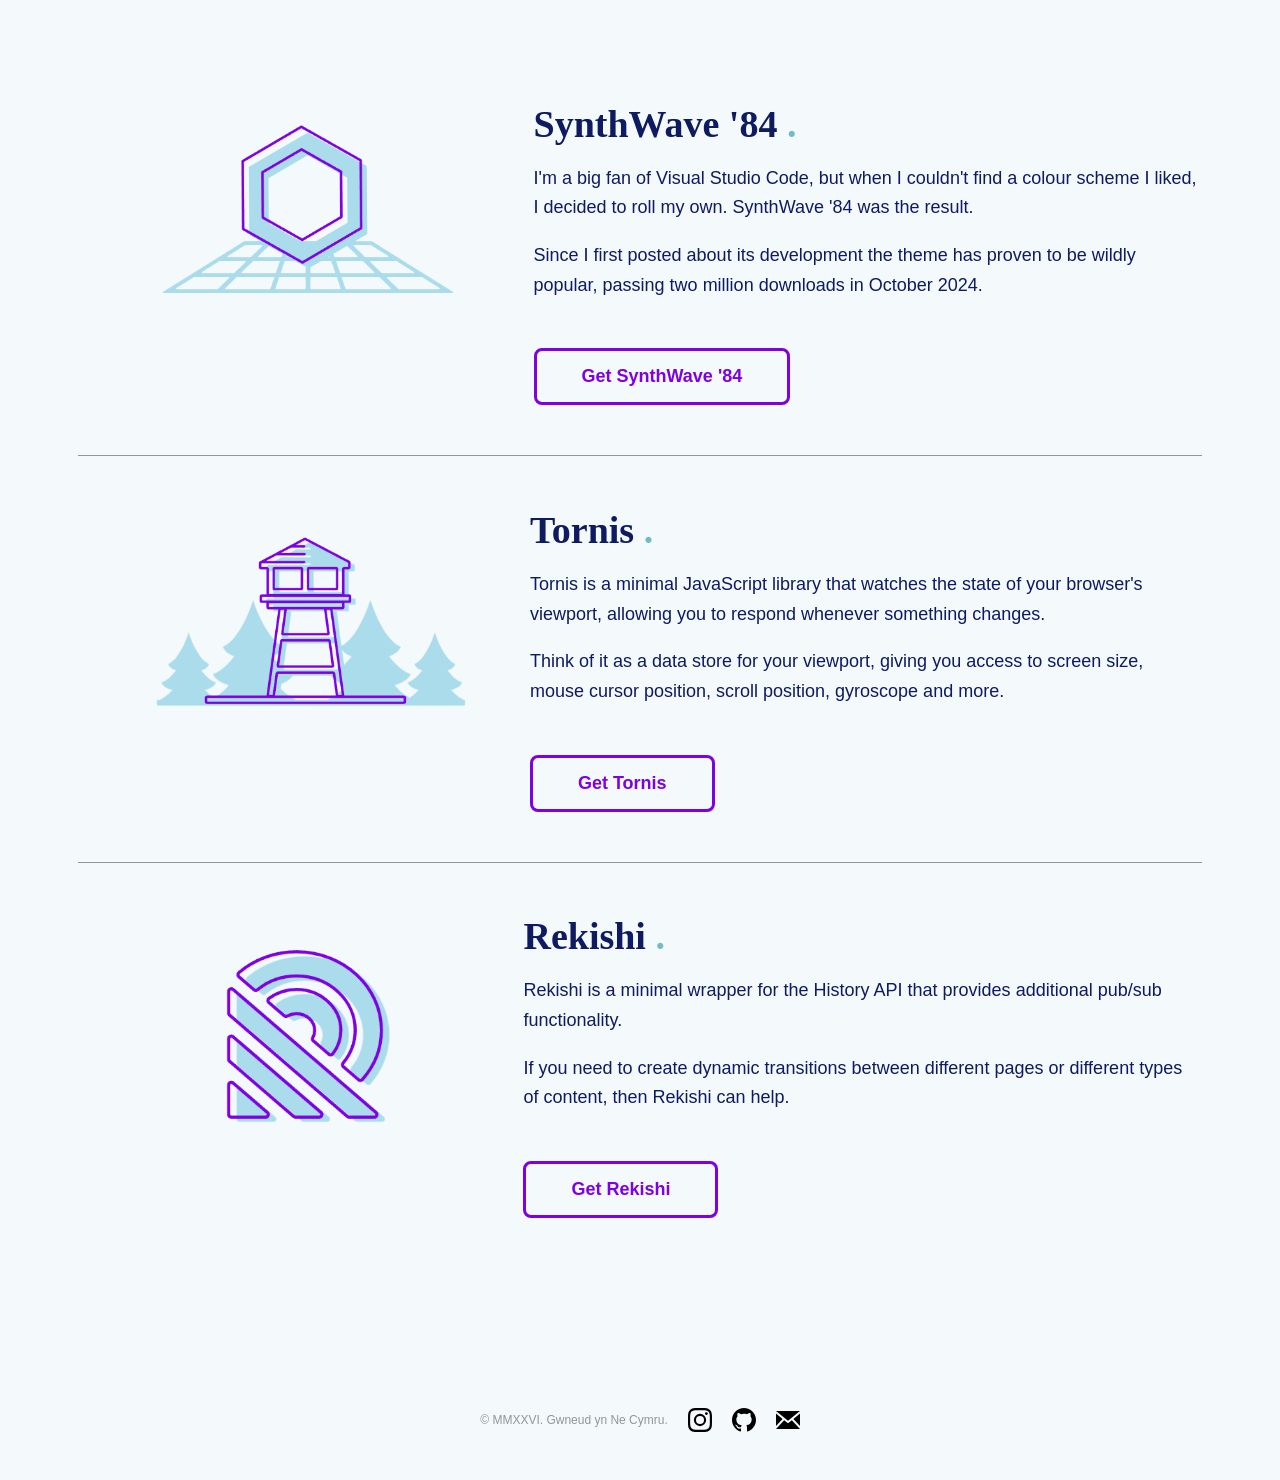
==== commit b20b21bf: "Organizacion Semantica HTML y Estilos CSS" ====
--- a/index.html
+++ b/index.html
@@ -7,465 +7,171 @@
     <link rel="stylesheet" href="https://fonts.googleapis.com/css?family=Bitter:400,700&display=swap">
     <link rel="icon" type="image/x-icon" href="https://robbowen.digital/assets/img/favicon-32x32.png">
     <link rel="icon" type="image/png" sizes="16x16" href="/assets/img/favicon-16x16.png">
+    <link rel="stylesheet" href="assets/css/styles.css">
+    <link rel="stylesheet" href="assets/css/index.css">
+    <style id="theme">
+        :root {
+            --bg: #f4f9fc;
+            --line: #7f00e0;
+            --fill: #aadcec;
+            --text: #0f1b61;
+            --subtext: #73bbc5;
+            --duo: #aadcec;
+        }
+    </style>
 </head>
 <body>
-    <a href="/">Skip to content</a>
-    <div>
-        <div></div>
-        <div>
-            <div>
-                <div></div>
-                <div></div>
-                <div></div>
-                <div></div>
+    <header class="header-content">
+        <div class="container-header">
+            <a href="index.html">
+                <img src="assets/img/index/logo.png" alt="Sebastián Logo">
+            </a>
+            <nav>
+                <ul>
+                    <li><a href="index.html">HOME</a></li>
+                    <li><a href="work.html">WORK</a></li>
+                    <li><a href="about.html">ABOUT</a></li>
+                    <li><a href="writing.html">WRITING</a></li>
+                </ul>
+            </nav>
+            <div class="hire-me">
+                <a href="mailto:hello@robbowen.digital?subject=🤘 Hi Robb, I'd like to hire you">
+                    <img src="assets/img/index/hireMe.png" alt="Hire Me">
+                    <span>HIRE ME</span>
+                </a>
             </div>
         </div>
-    </div>
-    <div>
-        <div>
+    </header>
+    <main>
+        <section class="hero-section">
             <div>
-                <a href="/">
-                    <span>Back to the homepage</span>
+                <div class="information">
+                    <h1>
+                        Hi, my &#8203;<br>
+                        name is <b>Sebas</b>
+                        <span>.</span>
+                    </h1>
+                    <p>
+                        I'm an <b>independent creative developer</b>
+                        from Abergavenny, South Wales.
+                    </p>
+                    <span class="scroll">
+                        <span>
+                            <span>S</span>
+                            <span>C</span>
+                            <span>R</span>
+                            <span>O</span>
+                            <span>L</span>
+                            <span>L</span>
+                        </span>
+                    </span>
+                </div>
+                <img src="assets/img/index/avatar.png" alt="Sebas Avatar">
+            </div>
+        </section>
+        <section class="work-together">
+            <div class="title">
+                <h2>
                     <span>
-                        <div>
-                            <div>
-                                <svg version="1.1" x="0px" y="0px" viewBox="0 0 256 256">
-                                    <polygon class="filled-poly" points="172,110 98,110 36.2,188 110.2,188 159.7,188 233.7,188 "/>
-                                </svg>
-                            </div>
-                            <div>
-                                <svg version="1.1" x="0px" y="0px" viewBox="0 0 256 256">
-                                    <polygon points="90,99 28.2,177 151.7,177 "/>
-                                    <polygon points="164,99 102.2,177 225.7,177 "/>
-                                    <line x1="90" y1="99" x2="163.8" y2="99"/>
-                                </svg>
-                            </div>
-                        </div>
+                        Let's work together
+                        <span class="dot">.</span>
                     </span>
+                </h2>
+            </div>
+            <div class="description">
+                <p>
+                    <span>
+                        I'm an <b>independent creative developer</b>
+                        from Abergavenny, South Wales. 
+                    </span>
+                    From interaction design to scaleable design systems, single-page apps to something more experimental with WebGL. I help awesome people to build ambitious yet accessible web projects - <b>the wilder, the better</b>
+                    .
+                </p>
+                <a href="work.html" class="btn">
+                    <span class="btn-label">About my approach</span>
+                    <span class="btn-fill">About my approach</span>
                 </a>
             </div>
+            <div class="open-source">
+                <h2 class="subtitle">
+                    Open Source<span class="dot">.</span>
+                </h2>
+                <p class="text-description">
+                    From time to time I like to release open source projects to help the wider web development community. Below are two of my most popular releases.
+                </p>
+            </div>
+        </section>
+        <section class="synthWave">
             <div>
-                <button>
-                    <span>
-                        <span>Close</span>
-                        <span>Menu</span>
-                    </span>
-                </button>
-            </div>
-            <a href="/">
+                <img src="assets/img/index/synthwave.png" alt="synthwave">
                 <div>
-                    <svg viewBox="0 0 60 60">
-                        <path d="M30.78,9.87c13.52,0,24.46,9.58,24.46,21.41a19.4,19.4,0,0,1-5,12.95h0l2.9,9.82L42.37,50.1h0a27.51,27.51,0,0,1-11.59,2.58,26.84,26.84,0,0,1-14-3.86C10.42,45,6.24,38.52,6.24,31.2,6.24,19.53,17.26,9.87,30.78,9.87Z"></path>
-                    </svg>
-                </div>
-                <div>
-                    <svg viewBox="0 0 60 60">
-                        <path d="M27.78,5.87c13.52,0,24.46,9.58,24.46,21.41a19.4,19.4,0,0,1-5,12.95h0l2.9,9.82L39.37,46.1h0a27.51,27.51,0,0,1-11.59,2.58,26.84,26.84,0,0,1-14-3.86C7.42,41,3.24,34.52,3.24,27.2,3.24,15.53,14.26,5.87,27.78,5.87Z"></path>
-                    </svg>
-                </div>
-                Hire me
-            </a>
-        </div>
-        <div>
-            <div></div>
-            <div>
-                <div>
-                    <ul>
-                        <li>
-                            <a href="/">Follow me on Bluesky</a>
-                        </li>
-                        <li>
-                            <a href="/">Follow me on Instagram</a>
-                        </li>
-                        <li>
-                            <a href="/">Visit my Github</a>
-                        </li>
-                        <li>
-                            <a href="/">Subscribe to my RSS feed</a>
-                        </li>
-                        <li>
-                            <a href="/">Send me an Email</a>
-                        </li>
-                    </ul>
-                    <ul>
-                        <li>
-                            <a href="index.html">Home</a>
-                            <span>Back to the home page.</span>
-                        </li>
-                        <li>
-                            <a href="work.html">Work</a>
-                            <span>My approach to development.</span>
-                        </li>
-                        <li>
-                            <a href="about.html">About</a>
-                            <span>A little about me and my background.</span>
-                        </li>
-                        <li>
-                            <a href="writing.html">Writing</a>
-                            <span>My latest writing on tech and language.</span>
-                        </li>
-                    </ul>
+                    <h2 class="subtitle">
+                        SynthWave <b>'84</b>
+                        <span class="dot">.</span>
+                    </h2>
+                    <p class="text-description">
+                        I'm a big fan of Visual Studio Code, but when I couldn't find a colour scheme I liked, I decided to roll my own. SynthWave '84 was the result.
+                    </p>
+                    <p class="text-description">
+                        Since I first posted about its development the theme has proven to be wildly popular, passing two million downloads in October 2024.
+                    </p>
+                    <a href="https://marketplace.visualstudio.com/items?itemName=RobbOwen.synthwave-vscode" class="btn">
+                        <span class="btn-label">Get SynthWave '84</span>
+                        <span class="btn-fill">Get SynthWave '84</span>
+                    </a>
                 </div>
             </div>
-        </div>
-        <main>
-            <svg>
-                <filter>
-                    <feColorMatrix/>
-                    <feComponentTransfer>
-                        <feFuncR></feFuncR>
-                        <feFuncG></feFuncG>
-                        <feFuncB></feFuncB>
-                        <feFuncA></feFuncA>
-                    </feComponentTransfer>
-                </filter>
-            </svg>
+        </section>
+        <section class="tornis">
             <div>
+                <img src="assets/img/index/tornis.png" alt="tornis">
                 <div>
-                    <div>
-                        <div>
-                            <div>
-                                <div></div>
-                            </div>
-                            <div>
-                                <svg viewBox="0 0 702 726">
-                                    <defs>
-                                        <clipPath>
-                                            <path d="M351,538.29a133.13,133.13,0,0,1-53.48-11.11v70.14H404.49V527.18A133.22,133.22,0,0,1,351,538.29Z"></path>
-                                        </clipPath>
-                                        <clipPath>
-                                            <path x="224.5" y="213.67"></path>
-                                        </clipPath>
-                                        <clipPath>
-                                            <path x="376.36" y="220.19"></path>
-                                        </clipPath>
-                                        <pattern viewBox="0 0 83.3 97.7">
-                                            <rect></rect>
-                                            <rect></rect>
-                                            <rect x="41.6" y="-24.5"></rect>
-                                            <circle cx="66.3" cy="-0.3" r="17"></circle>
-                                            <rect x="-41.7" y="-24.5">
-                                            <rect y="24.3"/>
-                                            <circle cx="24.6" cy="48.6" r="17"/>
-                                            <rect x="41.6" y="73.2"/>
-                                            <circle cx="66.3" cy="97.4" r="17"/>
-                                            <rect x="-41.7" y="73.2"/>
-                                        </pattern>
-                                    </defs>
-                                </svg>
-                                <div>
-                                    <div>
-                                        <div>
-                                            <svg viewBox="0 0 702 726">
-                                                <path d="M539.56,330a34.69,34.69,0,0,0-19.39-18.39l-6.88-2.53a33.49,33.49,0,0,0-15.39-2.32V294h-1c2.83-9.45,5.16-22.14,7.05-38.3,2.38-20.48,3.18-39.58,3.21-40.4l.09-2.22,21,11.38-9.74-27.08c-7.53-20.95-17.9-38.58-31-52.75l16.93,5.19-13.62-24C472.1,92.65,445,73.13,411.47,68.2l10.84-6.61-33.48-2.85a140.09,140.09,0,0,0-34.67,1.18l9.89-9.21-35.32,5.42C286,62.69,252.41,82.93,229,116.29c-17.63,25.13-24.75,51.62-27.45,65.3a34.93,34.93,0,0,0,4.26,26.67l-6.33,1.49-.19,8.5c-.21,9.27-.74,50.19,5.12,75.75h-.32v12.78a33.55,33.55,0,0,0-15.44,2.31l-6.8,2.5-.11,0a34.93,34.93,0,0,0-20.16,45c3.32,9,9.87,26.53,13.2,35.41a35.1,35.1,0,0,0,37.06,22.55v6.74c0,76.73,62.42,139.17,139.17,139.18S490.19,498.06,490.2,421.32V414.6a35.11,35.11,0,0,0,36.9-22.54c3.34-8.91,9.87-26.41,13.19-35.37A34.69,34.69,0,0,0,539.56,330Z"/>
-                                            </svg>
-                                        </div>
-                                        <div>
-                                            <svg viewBox="0 0 702 726">
-                                                <g>
-                                                    <path d="M588.92,668.08a85,85,0,0,0-8.71-31.4c-7.52-15-23-34-54.27-39.1-45.62-7.42-75.42-17.86-87.34-22.57-3.41-9.62-9.35-27.46-12.91-44.29A11,11,0,0,0,408.62,524H295.42a11,11,0,0,0-17.06,6.72,368.9,368.9,0,0,1-12.06,41.84l-.62.28c-5.72,2.55-37,15.71-92.58,24.74-31.23,5.08-46.75,24.07-54.27,39.1a85.13,85.13,0,0,0-8.7,31.4l0,.35.61,17a17.1,17.1,0,0,0,17.66,16.45,16.83,16.83,0,0,0,6-1.33,277.13,277.13,0,0,1,82.46-20c45.92-3.82,89.17,4.51,128.55,24.76,34.77,17.85,73,23.82,108.61,23.82,48.52,0,92.08-11.09,115.1-18.24a29,29,0,0,0,20.31-28.66Z"/>
-                                                </g>
-                                                <g>
-                                                    <path d="M585.93,665.46s-2.24-53.35-55.43-62c-54-8.78-86-21.62-93.73-24.93,1,18-52,61.2-80.63,61.2h-.21c-28.89,0-82.53-43.93-80.59-61.67-5.25,2.34-37.82,16.14-94.79,25.4-53.2,8.66-55.43,62-55.43,62l.59,16.67a8.07,8.07,0,0,0,11.2,7.15c30.86-13,123.49-43.91,218.61,5,80,41.08,180,16.46,216.92,5a19.94,19.94,0,0,0,14-19.74Z"></path>
-                                                    <path d="M426.35,566.53s33.95,15.6,97.85,25.75c54.46,8.66,56.75,62,56.75,62"></path>
-                                                    <path d="M277,566.53s-34,15.6-97.85,25.75c-54.46,8.66-56.75,62-56.75,62"></path>
-                                                </g>
-                                                <g>
-                                                    <g>
-                                                        <path d="M298.68,462v65.2c1.52,17.26,24.37,31,52.33,31s50.78-13.71,52.3-31h.08V462Z"/>
-                                                    </g>
-                                                    <path d="M290.14,522.34c-5.23,24.68-15.39,51.07-15.39,51.07-3.19,16,48.49,57.59,76.17,57.59h.2c27.68,0,79.36-41.62,76.17-57.59,0,0-10.16-26.39-15.38-51.08"/>
-                                                    <path d="M332.93,569.71a28.43,28.43,0,0,0,36.14,0"/>
-                                                </g>
-                                            </svg>
-                                        </div>
-                                    </div>
-                                    <div>
-                                        <div>
-                                            <div>
-                                                <div>
-                                                    <div>
-                                                        <svg viewBox="0 0 702 726">
-                                                            <ellipse cx="211.09" cy="371.36" rx="8.4" ry="12.43"/>
-                                                            <ellipse cx="500.51" cy="371.36" rx="8.4" ry="12.43"/>
-                                                        </svg>
-                                                    </div>
-                                                    <div>
-                                                        <svg viewBox="0 0 702 726">
-                                                            <path d="M365.9,425.2a23.71,23.71,0,0,1-29.83,0c-25.53,1.6-44.4,18.82-44.4,18.82A187.24,187.24,0,0,0,410,444S391.3,426.82,365.9,425.2Z"/>
-                                                            <path d="M351,514.25h0c-68.51,0-124-46.38-124-103.6v3.58A124.06,124.06,0,0,0,351,538.29h0A124.06,124.06,0,0,0,475.08,414.23v-3.58C475.08,467.87,419.54,514.25,351,514.25Z"/>
-                                                            <rect x="325.2" y="480.7"/>
-                                                        </svg>
-                                                    </div>
-                                                    <div>
-                                                        <div>
-                                                            <svg viewBox="0 0 702 726">
-                                                                <path d="M302.61,286.93C290,280.19,257.47,268.87,225,301.6v75.56h85.51V277.83l-1,5.81A4.8,4.8,0,0,1,302.61,286.93Z"/>
-                                                                <path d="M310.54,277.83l-1,5.81a4.8,4.8,0,0,1-7,3.29c-12.68-6.77-45.49-18.19-78.11,15.2,1.65-17.62,28.26-47.23,83-29.23A4.37,4.37,0,0,1,310.54,277.83Z"/>
-                                                            </svg>
-                                                        </div>
-                                                        <div>
-                                                            <svg viewBox="0 0 702 726">
-                                                                <path d="M386.13,276.58a4.74,4.74,0,0,1-6.72-3.33v85.5h94.43V291.64C442.9,257.6,399,270.43,386.13,276.58Z"/>
-                                                                <path d="M378.58,267.19l.78,5.81a4.74,4.74,0,0,0,6.77,3.58c13-6.2,57.4-19.17,88.37,15.77-3.29-35.13-44.14-43.45-92.72-29.9A4.33,4.33,0,0,0,378.58,267.19Z"/>
-                                                            </svg>
-                                                        </div>
-                                                        <div>
-                                                            <svg viewBox="0 0 702 726">
-                                                                <path d="M375.2,305c-4.7-1.7-11.5-2.8-21-2.8-4.6,0-14.8.3-23.2,2.8H216.1v42.9c0,28.4,20.2,45.1,55.6,46.2v.1h3.8V394c35.4-1.1,55.6-17.8,55.6-46.2V319c2.5-1.4,9.9-3.4,21-3.6,12.1-.3,18.8,1.7,20.8,3v29.5c0,28.4,20.2,45.1,55.6,46.2v.1h3.8V394c35.4-1.1,55.6-17.8,55.6-46.2V305Z"/>
-                                                                <path d="M498.27,222.15l-11.87-3c-.71-2-1.44-4-2.13-5.9.68.68,1.26,1.35,1.94,2a169.32,169.32,0,0,0-4.45-19.16,212.14,212.14,0,0,1,28.16,12.68c-14.52-40.36-39.2-63.5-68-75.11a175.25,175.25,0,0,1,42,7.45C457.56,94.72,417.39,84.84,378,91.52c4.55-3.1,9.78-6.39,15.49-9.87-31.84-2.71-55.85,5.9-73.66,18.2,5-5.52,11-14.33,18-20.81C247.63,92.88,227.69,171,223.53,192.28c-4.77,19.32,15.49,30.1,15.49,30.1s39.68-22.17,95.33-33.69c25.65,3.88,52.46,10,68.72,24.49A167.64,167.64,0,0,0,389.71,182c8.71-.1,17.62,0,26.62.58,25.47,8.3,52.25,22.14,69.88,37.55-.24,6.42-1.59,42.5-3.55,86.33H379.26c-4.55-1.64-11.13-2.71-20.32-2.71-4.46,0-14.33.29-22.46,2.71H231.39c3.58-48,6.56-84.68,6.56-84.68l-16.35,3.87s-1.39,61.69,7.91,80.81h-4.24V348c0,27.49,19.55,43.65,53.82,44.72v.1h3.67v-.2c34.27-1.06,53.82-17.23,53.82-44.71V320c2.26-1.26,8.68-3,18.29-3.42V434.29c.32,0,
-                            .64,0,1,0a23.66,23.66,0,0,0,15.1-5.42c9.48-3.2,15.87-11.13,15.19-20.23l-3-37.53c8.24,13.26,24.64,20.84,47.72,21.56v.1h3.68v-.2c34.26-1.06,53.81-17.23,53.81-44.71V306.48h-4C495.64,288.65,498.27,222.15,498.27,222.15ZM324,348h-.1c0,11.13-4,19.07-12.1,24.39-7.16,4.75-17.81,7.36-30.78,7.55-13-.19-23.61-2.8-30.78-7.55-8.13-5.32-12.09-13.35-12.09-24.39V319.26H324Zm151.66,0h-.1c0,11.13-4,19.07-12.1,24.39-7.16,4.75-17.8,7.36-30.77,7.55-13-.19-23.62-2.8-30.78-7.55-8.13-5.32-12.1-13.35-12.1-24.39V319.26h85.85Z"/>
-                                                            </svg>
-                                                        </div>
-                                                    </div>
-                                                    <div>
-                                                        <div>
-                                                            <svg viewBox="0 0 702 726">
-                                                                <path d="M231.57,390.59l-11.43,5.32a23.19,23.19,0,0,1-29.71-13.74c-3.19-8.52-9.58-25.65-12.77-34.26A23.15,23.15,0,0,1,191,318l6.58-2.42c8.91-3.39,15.78-1.64,22,4.94"/>
-                                                                <path d="M198.66,364c-6,9.3,6.92,17.76,13.06,11.62,9.88-9.88-6.9-31.17-19.06-31.17"/>
-                                                            </svg>
-                                                        </div>
-                                                        <div>
-                                                            <svg viewBox="0 0 702 726">
-                                                                <path d="M482.36,320.52c6.2-6.58,13.07-8.33,22-4.94l6.59,2.42a23.15,23.15,0,0,1,13.35,29.91c-3.19,8.61-9.58,25.74-12.77,34.26a23.2,23.2,0,0,1-29.72,13.74l-11.42-5.32"/>
-                                                                <path d="M509.27,344.42c-12.16,0-28.94,21.29-19.07,31.17,6.15,6.14,19.07-2.32,13.07-11.62"/>
-                                                            </svg>
-                                                        </div>
-                                                    </div>
-                                                    <div>
-                                                        <svg viewBox="0 0 702 726">
-                                                            <path d="M323.63,367.83l-2.93,37c-.67,9.1,5.72,17,15.2,20.23a23.74,23.74,0,0,0,30.2,0c9.39-3.2,15.87-11.13,15.19-20.23"/>
-                                                        </svg>
-                                                    </div>
-                                                    <div>
-                                                        <div>
-                                                            <svg viewBox="0 0 702 726">
-                                                                <path d="M300.33,467.31c25.75,8.49,90,6.12,99.4-8.42"/>
-                                                            </svg>
-                                                        </div>
-                                                    </div>
-                                                    <div>
-                                                        <svg viewBox="0 0 702 726">
-                                                            <path d="M409.55,174.85c25.85,8.42,53,22.56,70.66,38.23-.87-2.61-1.84-5.12-2.71-7.54.68.67,1.26,1.35,1.93,2A170,170,0,0,0,475,188.4a214.86,214.86,0,0,1,28.17,12.68c-14.52-40.36-39.2-63.49-68-75.1a174.68,174.68,0,0,1,42,7.45C450.79,87,410.62,77.1,371.23,83.78c4.55-3.1,9.77-6.39,15.48-9.87-31.84-2.71-55.84,5.9-73.65,18.19,5-5.51,11-14.32,18-20.81-90.2,13.84-110.14,92-114.3,113.24-4.77,19.33,15.48,30.1,15.48,30.1s39.68-22.16,95.34-33.68c25.64,3.87,52.45,10,68.71,24.49a168.73,168.73,0,0,0-13.35-31.17C391.65,174.18,400.55,174.27,409.55,174.85Z"/>
-                                                            <path d="M475.78,301c12.82-13.38,15.71-86.6,15.71-86.6l-12-3S478,251.56,475.78,301Z"/>
-                                                            <path d="M231.18,214.05l-16.36,3.87s-1.55,68.82,9.58,83.63C228.08,252.19,231.18,214.05,231.18,214.05Z"/>
-                                                        </svg>
-                                                    </div>
-                                                    <div>
-                                                        <div>
-                                                            <div>
-                                                                <div>
-                                                                    <svg viewBox="0 0 702 726">
-                                                                        <line x1="269.51" y1="345.29" x2="279.28" y2="345.29"/>
-                                                                        <path d="M274.44,323.52a5.81,5.81,0,1,1-5.81,5.8,5.82,5.82,0,0,1,5.81-5.8m0-3.87a9.68,9.68,0,1,0,9.68,9.67,9.71,9.71,0,0,0-9.68-9.67Z"/>
-                                                                    </svg>
-                                                                </div>
-                                                                <div>
-                                                                    <svg viewBox="0 0 702 726">
-                                                                        <line x1="425.23" y1="345.29" x2="435.01" y2="345.29"/>
-                                                                        <path d="M430.17,323.52a5.81,5.81,0,1,1-5.81,5.8,5.83,5.83,0,0,1,5.81-5.8m0-3.87a9.68,9.68,0,1,0,9.68,9.67,9.71,9.71,0,0,0-9.68-9.67Z"/>
-                                                                    </svg>
-                                                                </div>
-                                                            </div>
-                                                        </div>
-                                                        <svg viewBox="0 0 702 726">
-                                                            <path d="M373.45,301.64c-4.55-1.64-11.13-2.71-20.32-2.71-4.45,0-14.33.29-22.46,2.71H219.47v41.53c0,27.48,19.55,43.65,53.81,44.71v.1H277v-.2c34.26-1.06,53.81-17.22,53.81-44.71V315.19c2.42-1.35,9.58-3.29,20.33-3.48,11.71-.29,18.19,1.65,20.13,2.9v28.56c0,27.48,19.55,43.65,53.81,44.71v.1h3.68v-.2c34.26-1.06,53.81-17.22,53.81-44.71V301.64Zm-55.36,41.53c0,11.13-4,19.06-12.1,24.39-7.16,4.74-17.81,7.35-30.77,7.54-13-.19-23.62-2.8-30.78-7.54-8.13-5.33-12.1-13.36-12.1-24.39V314.42h85.85v28.75Zm151.67,0c0,11.13-4,19.06-12.1,24.39-7.17,4.74-17.81,7.35-30.78,7.54-13-.19-23.62-2.8-30.78-7.54C388,362.23,384,354.2,384,343.17V314.42h85.85v28.75Z"/>
-                                                        </svg>
-                                                    </div>
-                                                    <div>
-                                                        <svg viewBox="0 0 702 726">
-                                                            <path d="M227,392.74v21.49A124.06,124.06,0,0,0,351,538.29h0A124.06,124.06,0,0,0,475.08,414.23V392.5"/>
-                                                        </svg>
-                                                    </div>
-                                                </div>
-                                            </div>
-                                        </div>
-                                    </div>
-                                </div>
-                            </div>
-                        </div>
-                    </div>
-                </div>
-                <header>
-                    <div>
-                        <div>
-                            <h1>
-                                Hi, my &#8203;<br>
-                                name is <b>Sebastián</b>
-                                <span>.</span>
-                            </h1>
-                            <p>
-                                I'm an <b>independent creative developer</b>
-                                from Abergavenny, South Wales.
-                            </p>
-                            <span>
-                                <span>
-                                    <span>S</span>
-                                    <span>c</span>
-                                    <span>r</span>
-                                    <span>o</span>
-                                    <span>l</span>
-                                    <span>l</span>
-                                </span>
-                            </span>
-                        </div>
-                    </div>
-                </header>
-                <div>
-                    <div>
-                        <div>
-                            <h2>
-                                <span>
-                                    Let's work <b>together</b>
-                                    <span>.</span>
-                                </span>
-                            </h2>
-                        </div>
-                        <div>
-                            <p>
-                                <span>
-                                    I'm an <b>independent creative developer</b>
-                                    from Abergavenny, South Wales. 
-                                </span>
-                                From interaction design to scaleable design systems, single-page apps to something more experimental with WebGL. I help awesome people to build ambitious yet accessible web projects - <b>the wilder, the better</b>
-                                .
-                            </p>
-                            <a href="work.html">
-                                <span>About my approach</span>
-                                <span>About my approach</span>
-                            </a>
-                        </div>
-                    </div>
-                </div>
-                <div>
-                    <div>
-                        <h2>
-                            Open Source<span>.</span>
-                        </h2>
-                        <p>From time to time I like to release open source projects to help the wider web development community. Below are two of my most popular releases.</p>
-                    </div>
-                    <div>
-                        <div></div>
-                    </div>
-                </div>
-                <div>
-                    <div>
-                        <div>
-                            <div>
-                                <svg viewBox="0 0 265 170">
-                                    <path d="M229.93,133.58l-53.39-33.29a4.91,4.91,0,0,0-1.07-.49l-.35-47.92-43-24.35-42.62,25,.35,47.21a4.72,4.72,0,0,0-1.41.58L35.07,133.58a4.41,4.41,0,0,0-2,5,4.54,4.54,0,0,0,4.44,3.29H227.44a4.54,4.54,0,0,0,4.44-3.29A4.41,4.41,0,0,0,229.93,133.58ZM172.5,110.1l.12.07h-.81l-.07-.07Zm-80,0h.76l-.07.07h-.81ZM71.29,131.34H58.44l.12-.07H71.37Zm10.95-10.58H75.41l.12-.08h6.78Zm22.6,10.58H87.08l.07-.07h17.72Zm3.65-10.58H98l.07-.08h10.42ZM127,131.34H116.41l0-.07H127Zm-6.89-10.58,0-.08h3.06l.13.08Zm18,10.58v-.07h10.51l0,.07Zm4.07-10.58.12-.08h2.67l0,.08Zm-5.25-21.18h-8.52l-17.62-10-.18-25.17,21.77-12.76,22,12.44.18,25.17Zm19.61,21.1H166.9l.07.08H156.51Zm3.68,10.66,0-.07h17.72l.07.07Zm22.6-10.58-.07-.08h6.78l.11.08Zm11,10.58-.08-.07h12.81l.12.07Z"/>
-                                </svg>
-                                <div>
-                                    <svg viewBox="0 0 265 170">
-                                        <path d="M231.81,140l-53.39-33.28a.64.64,0,0,0-.37-.1H167.51l8-4.66-.33-44.71-39-22.08L97.54,57.78l.33,44.71,7.22,4.1H95a.64.64,0,0,0-.37.1L41.19,140c-.46.29-.21.89.37.89H231.44C232,140.86,232.27,140.26,231.81,140Zm-37-20.18,11.36,7.08c.46.29.21.89-.37.89H185.43a.7.7,0,0,1-.47-.18l-7.33-7.09c-.33-.32,0-.81.47-.81h16.31A.7.7,0,0,1,194.78,119.79Zm-17-10.59,11.36,7.09c.46.28.21.88-.37.88H174.48A.66.66,0,0,1,174,117l-7.33-7.09c-.33-.32-.05-.8.47-.8h10.29A.69.69,0,0,1,177.81,109.2Zm-8.73,7.16c.33.32,0,.81-.47.81H154.47a.62.62,0,0,1-.59-.36l-.64-1.86,8.95-5.25Zm-31,7.49,7.11-4.17h6.15a.6.6,0,0,1,.58.36l2.44,7.09c.11.32-.18.63-.58.63H138.66a.56.56,0,0,1-.61-.5Zm-15.74-7.3.06-.17,1.4.79h-.87C122.5,117.17,122.21,116.86,122.31,116.55Zm28.38,0c.1.31-.19.62-.59.62h-.65l1.21-.71ZM110.75,94.94l-.22-29.8,25.75-15.08,26,14.71.22,29.8-20.51,12H131.3Zm9,20-.65,1.91a.62.62,0,0,1-.59.36H104.39c-.52,0-.8-.49-.47-.81l6.81-6.58Zm-35.94,1.39,11.36-7.09a.69.69,0,0,1,.37-.1h10.29c.52,0,.8.48.47.8L99,117a.66.66,0,0,1-.47.18H84.2C83.62,117.17,83.37,116.57,83.83,116.29Zm-17,10.58,11.36-7.08a.7.7,0,0,1,.37-.11H94.9c.52,0,.8.49.47.81L88,127.58a.7.7,0,0,1-.47.18H67.23C66.65,127.76,66.4,127.16,66.86,126.87Zm9.76,11.47H50.26c-.58,0-.83-.59-.37-.88l11.36-7.09a.79.79,0,0,1,.37-.1H84c.52,0,.8.49.47.81l-7.33,7.09A.7.7,0,0,1,76.62,138.34Zm37.64-7.45L111.82,138a.62.62,0,0,1-.59.36H82.49c-.52,0-.8-.49-.47-.81l7.33-7.08a.66.66,0,0,1,.47-.18h23.86C114.08,130.27,114.37,130.58,114.26,130.89Zm-20.82-3.13c-.52,0-.8-.49-.47-.81l7.33-7.09a.7.7,0,0,1,.47-.18h16.55c.41,0,.7.31.59.63l-2.44,7.09a.62.62,0,0,1-.59.36ZM135,137.85a.56.56,0,0,1-.61.49H115.6c-.4,0-.69-.31-.58-.62l2.44-7.09a.6.6,0,0,1,.59-.36h16.29a.56.56,0,0,1,.61.49Zm-.61-10.09H119.25c-.4,0-.69-.31-.58-.63l2.44-7.09a.6.6,0,0,1,.58-.36h6.52L135,123.5v3.76A.56.56,0,0,1,134.34,127.76Zm23.06,10.58H138.66a.56.56,0,0,1-.61-.49v-7.09a.56.56,0,0,1,.61-.49H155a.6.6,0,0,1,.59.36l2.44,7.09C158.09,138,157.8,138.34,157.4,138.34Zm.13-10.94-2.44-7.09c-.11-.32.18-.63.58-.63h16.56a.7.7,0,0,1,.47.18L180,127c.33.32.05.81-.47.81H158.12A.62.62,0,0,1,157.53,127.4Zm33,10.94H161.77a.62.62,0,0,1-.59-.36l-2.44-7.09c-.11-.31.18-.62.58-.62h23.86a.66.66,0,0,1,.47.18l7.33,7.08C191.31,137.85,191,138.34,190.51,138.34Zm32.23,0H196.38a.7.7,0,0,1-.47-.17l-7.33-7.09c-.33-.32-.05-.81.47-.81h22.33a.79.79,0,0,1,.37.1l11.36,7.09C223.57,137.75,223.32,138.34,222.74,138.34Z"/>
-                                    </svg>
-                                </div>
-                                <div>
-                                    <svg viewBox="0 0 265 170">
-                                        <path d="M171.13,53.36l-39-22.07L93.54,53.93l.33,44.71,39,22.07,38.63-22.64ZM132.72,105.8l-26-14.71-.22-29.8L132.28,46.2l26,14.71.22,29.8Z"/>
-                                    </svg>
-                                </div>
-                            </div>
-                        </div>
-                        <div>
-                            <div>
-                                <h3>
-                                    SynthWave <b>'84</b>
-                                    <span>.</span>
-                                </h3>
-                                <p>I'm a big fan of Visual Studio Code, but when I couldn't find a colour scheme I liked, I decided to roll my own. SynthWave '84 was the result.</p>
-                                <p>Since I first posted about its development the theme has proven to be wildly popular, passing two million downloads in October 2024.</p>
-                                <a href="/">
-                                    <span>Get SynthWave '84</span>
-                                    <span>Get SynthWave '84</span>
-                                </a>
-                            </div>
-                        </div>
-                    </div>
-                    <div>
-                        <div>
-                            <div>
-                                <svg viewBox="0 0 265 170">
-                                    <path d="M239.55,131.73l-.33-.16a10.3,10.3,0,0,0,2.81-4.74l1.2-5.12-4.92-1.87a11.13,11.13,0,0,1-3-1.74,10.13,10.13,0,0,0,2.1-4.19l.94-4.71-4.39-2c-4.19-1.87-8.87-11.81-10.71-17.94l-5.73-19.19-5.77,19.19c-1.84,6.13-6.52,16.07-10.71,17.94l-4.39,2,.23,1.13c-.49-.42-1-.86-1.48-1.34a13.14,13.14,0,0,0,4.44-7l1-4.71-4.39-1.95C188.93,92,181.76,76.21,179,67l-5.74-19.21-5.13,17.09A6.56,6.56,0,0,0,164.43,62V54.47a6.59,6.59,0,0,0,4.13-6.11V45.1A6.56,6.56,0,0,0,165,39.28L135.25,23.56a6.59,6.59,0,0,0-6.2,0l-5.24,2.82a6.57,6.57,0,0,0-1.94,1.6,6.57,6.57,0,0,0-2.41.75l-5.76,3.1a6.61,6.61,0,0,0-2,1.6,6.42,6.42,0,0,0-2.4.75l-5.56,3a6.49,6.49,0,0,0-2,1.68,6.6,6.6,0,0,0-5.33,6.46v3a6.59,6.59,0,0,0,4.13,6.11V62a6.71,6.71,0,0,0-2.94,1.85L92.82,47.77,87.07,67a93.81,93.81,0,0,1-5.18,13c-4,8.16-8.34,13.62-12.25,15.36l-4.39,1.95,1,4.71a13.14,13.14,0,0,0,4.44,7c-.49.48-1,.92-1.48,1.34l.23-1.13-4.39-2c-4.19-1.87-8.87-11.81-10.71-17.94L48.56,70.12,42.79,89.31c-1.84,6.13-6.52,16.07-10.71,17.94l-4.39,2,.95,4.71a10,10,0,0,0,2.09,4.19,11.13,11.13,0,0,1-3,1.74l-4.92,1.87,1.2,5.12a10.24,10.24,0,0,0,2.68,4.6c-4,.63-6,3.54-6,6.43v2.79c0,3.26,2.63,6.55,7.65,6.55H236.64c5,0,7.65-3.29,7.65-6.55v-2.79A6.46,6.46,0,0,0,239.55,131.73Zm-118.33-27.3h22.56l.82,6H120.4Zm20.35-16.17H123.43l.81-5.89h16.52ZM140.25,55h8v2.34h-8Zm-23.51,0h7.35v2.34h-7.35Zm-12,26.94a6.5,6.5,0,0,0,2.46.48h.8l-.58,4.18C106.43,85.06,105.54,83.49,104.7,81.89Zm37.73,49.42H123.65A24.73,24.73,0,0,1,120,129a20.42,20.42,0,0,0,2.88-2.4H143.2a19.33,19.33,0,0,0,2.88,2.4A24.81,24.81,0,0,1,142.43,131.31ZM157,82.37h.8a6.53,6.53,0,0,0,4-1.34,63.52,63.52,0,0,1-4,6.83Z"/>
-                                </svg>
-                                <div>
-                                    <svg viewBox="0 0 265 170">
-                                        <path d="M106,52h3a.58.58,0,0,1,.59.58V69.87a.58.58,0,0,0,.59.59h50.68a.58.58,0,0,0,.59-.59V52.53A.58.58,0,0,1,162,52H165a.59.59,0,0,0,.59-.59V48.1a.6.6,0,0,0-.31-.52l-29.8-15.71a.61.61,0,0,0-.56,0l-5.22,2.82a.58.58,0,0,0,.28,1.1h4.63a.59.59,0,1,1,0,1.18h-9a.55.55,0,0,0-.28.07l-5.76,3.1a.59.59,0,0,0,.28,1.11h15.08a.59.59,0,1,1,0,1.17H115.47a.68.68,0,0,0-.28.07l-5.56,3a.59.59,0,0,0,.28,1.1h24.67a.58.58,0,0,1,.59.59.59.59,0,0,1-.59.59H106a.58.58,0,0,0-.59.58v3A.59.59,0,0,0,106,52Zm31.22.58a.59.59,0,0,1,.59-.58h18.83a.58.58,0,0,1,.59.58V65.71a.58.58,0,0,1-.59.58H137.84a.59.59,0,0,1-.59-.58Zm-23.51,0a.58.58,0,0,1,.59-.58H132.5a.59.59,0,0,1,.59.58V65.71a.59.59,0,0,1-.59.58H114.33a.58.58,0,0,1-.59-.58Z"/>
-                                        <rect x="104.89" y="70.75" rx="0.59"/>
-                                        <path d="M240.52,140.39a24.72,24.72,0,0,1-8.73-6.81c6.63-1.87,7.4-5.12,7.4-5.12-3.85-1.46-7.2-4.65-10-8.27,4.77-1.67,5.33-4.46,5.33-4.46-8.7-3.88-14-21.7-14-21.7s-5.32,17.82-14,21.7c0,0,.56,2.79,5.33,4.46-2.76,3.62-6.11,6.81-10,8.27,0,0,.77,3.25,7.4,5.12a28.59,28.59,0,0,1-6.12,5.43,39.88,39.88,0,0,1-10.27-8.76c9.8-2.77,10.94-7.58,10.94-7.58-5.69-2.15-10.65-6.87-14.73-12.22,7.06-2.47,7.89-6.6,7.89-6.6-12.88-5.74-20.74-32.1-20.74-32.1s-7.49,25.08-19.81,31.63l-3.17-23.23a.59.59,0,0,0-.59-.5h-3a.58.58,0,0,0-.58.66l2.22,16.29a.58.58,0,0,1-.58.66H120.23a.58.58,0,0,1-.58-.66l2.22-16.29a.58.58,0,0,0-.58-.66h-3a.59.59,0,0,0-.59.5l-3.09,22.65c-11.72-7.33-18.81-31-18.81-31S88,98.11,75.08,103.85c0,0,.83,4.13,7.89,6.6-4.08,5.35-9,10.07-14.73,12.22,0,0,1.14,4.81,10.94,7.58A40,40,0,0,1,68.92,139a28.4,28.4,0,0,1-6.13-5.43c6.63-1.87,7.4-5.12,7.4-5.12-3.85-1.46-7.2-4.65-10-8.27,4.77-1.67,5.33-4.46,5.33-4.46-8.7-3.88-14-21.7-14-21.7s-5.32,17.82-14,21.7c0,0,.56,2.79,5.33,4.46-2.76,3.62-6.11,6.81-10,8.27,0,0,.77,3.25,7.4,5.12a25.07,25.07,0,0,1-8.54,6.73h-.39c-.91,0-1.65.24-1.65.55v2.79c0,.3.74.55,1.65.55H239.64c.91,0,1.65-.25,1.65-.55v-2.79C241.29,140.66,241,140.49,240.52,140.39Zm-125.81-7.71.46-3.33c5.06-1.94,7.07-4.39,7.81-5.72H149.1c.69,1.22,2.44,3.4,6.67,5.25l.65,4.75a32.92,32.92,0,0,1-9.67,6.68H125.33A34,34,0,0,1,114.71,132.68Zm48.69-22.23a53,53,0,0,1-5.18,5.87l-1.38-10.06A14.42,14.42,0,0,0,163.4,110.45Zm-44.49-8.51a.59.59,0,0,1,.59-.51h32a.59.59,0,0,1,.59.51l2.3,16.86a.58.58,0,0,1-.58.66H117.59c-.33-.23-.65-.48-1-.73ZM114,107.52l-1.07,7.85a52.63,52.63,0,0,1-4.23-4.92A16.08,16.08,0,0,0,114,107.52Z"/>
-                                        <rect x="109.57" y="75.2" rx="0.59"/>
-                                    </svg>
-                                </div>
-                                <div>
-                                    <svg viewBox="0 0 265 170">
-                                        <path d="M131.58,33.9h-9l-.28.07-9.81,5.21h19.41m-.33,5.52H102a.58.58,0,0,0-.59.58v3a.59.59,0,0,0,.59.59h4a.58.58,0,0,1,.59.58V66.81a.58.58,0,0,0,.59.58h50.68a.58.58,0,0,0,.59-.58V49.46a.58.58,0,0,1,.59-.58H162a.59.59,0,0,0,.59-.59V45a.61.61,0,0,0-.31-.52L132.45,28.8a.61.61,0,0,0-.56,0L122.31,34m-9.81,5.21L102,44.7m29.88-5.35"/>
-                                        <path d="M118.29,76.58h-3a.59.59,0,0,0-.59.51l-8.06,59a.59.59,0,0,0,.58.67h3a.59.59,0,0,0,.58-.51l2.07-15.15a.59.59,0,0,1,.58-.51h38.08a.59.59,0,0,1,.58.51l2.07,15.15a.59.59,0,0,0,.58.51h3a.59.59,0,0,0,.58-.67l-8.06-59a.59.59,0,0,0-.59-.51h-3a.58.58,0,0,0-.58.66l2.22,16.29a.58.58,0,0,1-.58.66H117.23a.58.58,0,0,1-.58-.66l2.22-16.29A.58.58,0,0,0,118.29,76.58ZM148.5,98.36a.59.59,0,0,1,.59.51l2.3,16.86a.58.58,0,0,1-.58.66H114.19a.58.58,0,0,1-.58-.66l2.3-16.86a.59.59,0,0,1,.59-.51Z"/>
-                                        <rect x="101.89" y="67.68" rx="0.59"/>
-                                        <path d="M199.66,141.27c.58,0,1.06-.26,1.06-.59v-3c0-.33-.48-.59-1.06-.59H65.34c-.58,0-1.06.26-1.06.59v3c0,.33.48.59,1.06.59Z"/>
-                                        <rect x="106.57" y="72.13" rx="0.59"/>
-                                        <rect x="110.74" y="48.88" rx="0.59"/>
-                                        <rect x="134.25" y="48.88" rx="0.59"/>
-                                    </svg>
-                                </div>
-                            </div>
-                        </div>
-                        <div>
-                            <div>
-                                <h3>
-                                    Tornis<span>.</span>
-                                </h3>
-                                <p>Tornis is a minimal JavaScript library that watches the state of your browser's viewport, allowing you to respond whenever something changes.</p>
-                                <p>Think of it as a data store for your viewport, giving you access to screen size, mouse cursor position, scroll position, gyroscope and more.</p>
-                                <a href="/">
-                                    <span>Get Tornis</span>
-                                    <span>Get Tornis</span>
-                                </a>
-                            </div>
-                        </div>
-                    </div>
-                    <div>
-                        <div>
-                            <div>
-                                <svg viewBox="0 0 265 170">
-                                    <g>
-                                        <path d="M82.47,74.372L157.016,138.474C157.958,139.284 159.158,139.729 160.399,139.729C162.725,139.729 171.002,139.729 176.282,139.729C178.452,139.729 180.393,138.379 181.147,136.344C181.901,134.31 181.31,132.021 179.665,130.607C164.397,117.478 103.084,64.755 89.236,52.846C87.698,51.524 85.532,51.219 83.689,52.064C81.846,52.91 80.665,54.752 80.665,56.78C80.665,61.145 80.665,68.122 80.665,70.438C80.665,71.95 81.324,73.386 82.47,74.372ZM80.665,115.897C80.665,121.176 80.665,130.688 80.665,134.54C80.665,135.917 81.211,137.236 82.184,138.209C83.157,139.182 84.477,139.729 85.853,139.729C90.076,139.729 101.212,139.729 107.534,139.729C109.704,139.729 111.645,138.379 112.399,136.344C113.153,134.31 112.562,132.021 110.917,130.607C105.32,125.793 94.374,116.381 89.236,111.963C87.698,110.641 85.532,110.335 83.689,111.181C81.846,112.027 80.665,113.869 80.665,115.897L80.665,115.897ZM144.884,130.607C133.809,121.083 99.311,91.418 89.236,82.754C87.698,81.432 85.532,81.127 83.689,81.973C81.846,82.819 80.665,84.661 80.665,86.688C80.665,90.873 80.665,97.416 80.665,99.646C80.665,101.158 81.324,102.594 82.47,103.58C87.185,107.634 118.79,134.811 123.05,138.474C123.991,139.284 125.191,139.729 126.432,139.729C128.674,139.729 136.438,139.729 141.501,139.729C143.671,139.729 145.611,138.379 146.366,136.344C147.12,134.31 146.529,132.021 144.884,130.607L144.884,130.607ZM88.332,50.096C90.796,52.215 95.724,56.453 97.921,58.335C99.846,59.991 102.694,60.004 104.639,58.363C110.586,53.451 118.483,50.461 127.13,50.461C145.61,50.461 160.749,64.148 160.749,81.188C160.749,88.165 158.195,94.595 153.914,99.736C152.09,101.885 152.346,105.142 154.508,107.002C156.857,109.021 161.813,113.283 164.13,115.27C166.265,117.105 169.48,116.898 171.364,114.8C179.488,105.618 184.335,93.92 184.335,81.188C184.335,52.006 158.778,28.166 127.13,28.166C112.149,28.166 98.515,33.517 88.328,42.231C87.168,43.245 86.52,44.679 86.526,46.183C86.532,47.688 87.191,49.116 88.333,50.097L88.332,50.096ZM107.302,66.409C106.115,65.389 105.452,63.887 105.497,62.322C105.543,60.757 106.293,59.297 107.591,58.308C112.959,54.374 119.747,52.005 127.13,52.005C144.609,52.005 158.663,65.237 158.663,81.354C158.663,87.68 156.511,93.547 152.832,98.356C152.823,98.368 152.814,98.38 152.804,98.392C151.931,99.503 150.642,100.209 149.235,100.346C147.829,100.484 146.427,100.04 145.364,99.126C142.93,97.046 137.763,92.603 135.521,90.675C133.668,89.08 133.18,86.407 134.343,84.272C134.817,83.393 135.076,82.401 135.076,81.354C135.076,77.379 131.442,74.3 127.13,74.3C125.603,74.3 124.172,74.683 123.006,75.328C121.102,76.426 118.712,76.202 117.058,74.78C114.96,72.994 109.874,68.62 107.302,66.409Z"/>
-                                    </g>
-                                </svg>
-                                <div>
-                                    <svg viewBox="0 0 265 170">
-                                        <g>
-                                            <path d="M1644.68,870.811C1644.68,869.255 1645.58,867.841 1646.99,867.192C1648.4,866.543 1650.06,866.777 1651.24,867.792C1663.32,878.213 1689.06,900.413 1702.22,911.765C1703.48,912.851 1703.93,914.608 1703.35,916.169C1702.77,917.73 1701.29,918.767 1699.63,918.767C1684.76,918.767 1658.58,918.767 1648.65,918.767C1647.6,918.767 1646.59,918.347 1645.84,917.6C1645.1,916.853 1644.68,915.841 1644.68,914.784C1644.68,905.698 1644.68,883.262 1644.68,870.811ZM1646.06,766.612C1645.18,765.855 1644.68,764.752 1644.68,763.592C1644.68,758.13 1644.68,741.673 1644.68,731.379C1644.68,729.822 1645.58,728.409 1646.99,727.759C1648.4,727.11 1650.06,727.344 1651.24,728.359C1683.8,756.447 1827.96,880.799 1863.86,911.765C1865.12,912.851 1865.58,914.608 1865,916.169C1864.42,917.73 1862.94,918.767 1861.28,918.767C1848.86,918.767 1829.4,918.767 1823.93,918.767C1822.98,918.767 1822.06,918.425 1821.34,917.804C1807.13,905.548 1661.81,780.194 1646.06,766.612ZM1782.08,911.765C1783.34,912.851 1783.79,914.608 1783.22,916.169C1782.64,917.73 1781.15,918.767 1779.49,918.767C1767.59,918.767 1749.33,918.767 1744.06,918.767C1743.11,918.767 1742.19,918.425 1741.47,917.804C1731.46,909.164 1657.14,845.064 1646.06,835.502C1645.18,834.745 1644.68,833.643 1644.68,832.483C1644.68,827.222 1644.68,811.791 1644.68,801.921C1644.68,800.364 1645.58,798.951 1646.99,798.301C1648.4,797.652 1650.06,797.887 1651.24,798.901C1674.93,819.335 1756.04,889.304 1782.08,911.765ZM1659.84,709.356C1658.97,708.603 1658.47,707.507 1658.46,706.352C1658.46,705.197 1658.95,704.097 1659.82,703.337C1682.36,683.99 1712.55,672.146 1745.7,672.146C1815.4,672.146 1871.98,724.483 1871.98,788.947C1871.98,816.908 1861.34,842.587 1843.59,862.709C1842.15,864.317 1839.69,864.475 1838.06,863.067C1832.61,858.382 1820.96,848.334 1815.44,843.573C1813.79,842.145 1813.59,839.646 1815.01,837.977C1826.28,824.391 1832.98,807.387 1832.98,788.947C1832.98,744.392 1793.87,708.22 1745.7,708.22C1723.36,708.22 1702.96,716.006 1687.51,728.803C1686.03,730.06 1683.85,730.05 1682.38,728.779C1677.22,724.34 1665.63,714.351 1659.84,709.356ZM1704.44,747.828C1703.54,747.045 1703.03,745.893 1703.06,744.692C1703.1,743.491 1703.67,742.37 1704.63,741.641C1715.91,733.345 1730.18,728.373 1745.7,728.373C1782.08,728.373 1811.62,755.691 1811.62,789.339C1811.62,802.396 1807.17,814.499 1799.6,824.424C1798.93,825.274 1797.95,825.813 1796.88,825.918C1795.81,826.023 1794.74,825.684 1793.92,824.98C1788.21,820.078 1776.07,809.607 1770.8,805.066C1769.38,803.841 1769.01,801.79 1769.9,800.142C1771.66,796.889 1772.62,793.217 1772.62,789.339C1772.62,775.6 1760.56,764.446 1745.7,764.446C1740.66,764.446 1735.93,765.734 1731.89,767.975C1730.44,768.814 1728.62,768.643 1727.36,767.549C1722.43,763.34 1710.48,753.036 1704.44,747.828Z"/>
-                                        </g>
-                                    </svg>
-                                </div>
-                                <div>
-                                    <svg viewBox="0 0 265 170">
-                                        <g>
-                                            <path d="M1644.68,870.811C1644.68,869.255 1645.58,867.841 1646.99,867.192C1648.4,866.543 1650.06,866.777 1651.24,867.792C1663.32,878.213 1689.06,900.413 1702.22,911.765C1703.48,912.851 1703.93,914.608 1703.35,916.169C1702.77,917.73 1701.29,918.767 1699.63,918.767C1684.76,918.767 1658.58,918.767 1648.65,918.767C1647.6,918.767 1646.59,918.347 1645.84,917.6C1645.1,916.853 1644.68,915.841 1644.68,914.784C1644.68,905.698 1644.68,883.262 1644.68,870.811ZM1646.06,766.612C1645.18,765.855 1644.68,764.752 1644.68,763.592C1644.68,758.13 1644.68,741.673 1644.68,731.379C1644.68,729.822 1645.58,728.409 1646.99,727.759C1648.4,727.11 1650.06,727.344 1651.24,728.359C1683.8,756.447 1827.96,880.799 1863.86,911.765C1865.12,912.851 1865.58,914.608 1865,916.169C1864.42,917.73 1862.94,918.767 1861.28,918.767C1848.86,918.767 1829.4,918.767 1823.93,918.767C1822.98,918.767 1822.06,918.425 1821.34,917.804C1807.13,905.548 1661.81,780.194 1646.06,766.612ZM1782.08,911.765C1783.34,912.851 1783.79,914.608 1783.22,916.169C1782.64,917.73 1781.15,918.767 1779.49,918.767C1767.59,918.767 1749.33,918.767 1744.06,918.767C1743.11,918.767 1742.19,918.425 1741.47,917.804C1731.46,909.164 1657.14,845.064 1646.06,835.502C1645.18,834.745 1644.68,833.643 1644.68,832.483C1644.68,827.222 1644.68,811.791 1644.68,801.921C1644.68,800.364 1645.58,798.951 1646.99,798.301C1648.4,797.652 1650.06,797.887 1651.24,798.901C1674.93,819.335 1756.04,889.304 1782.08,911.765ZM1659.84,709.356C1658.97,708.603 1658.47,707.507 1658.46,706.352C1658.46,705.197 1658.95,704.097 1659.82,703.337C1682.36,683.99 1712.55,672.146 1745.7,672.146C1815.4,672.146 1871.98,724.483 1871.98,788.947C1871.98,816.908 1861.34,842.587 1843.59,862.709C1842.15,864.317 1839.69,864.475 1838.06,863.067C1832.61,858.382 1820.96,848.334 1815.44,843.573C1813.79,842.145 1813.59,839.646 1815.01,837.977C1826.28,824.391 1832.98,807.387 1832.98,788.947C1832.98,744.392 1793.87,708.22 1745.7,708.22C1723.36,708.22 1702.96,716.006 1687.51,728.803C1686.03,730.06 1683.85,730.05 1682.38,728.779C1677.22,724.34 1665.63,714.351 1659.84,709.356ZM1704.44,747.828C1703.54,747.045 1703.03,745.893 1703.06,744.692C1703.1,743.491 1703.67,742.37 1704.63,741.641C1715.91,733.345 1730.18,728.373 1745.7,728.373C1782.08,728.373 1811.62,755.691 1811.62,789.339C1811.62,802.396 1807.17,814.499 1799.6,824.424C1798.93,825.274 1797.95,825.813 1796.88,825.918C1795.81,826.023 1794.74,825.684 1793.92,824.98C1788.21,820.078 1776.07,809.607 1770.8,805.066C1769.38,803.841 1769.01,801.79 1769.9,800.142C1771.66,796.889 1772.62,793.217 1772.62,789.339C1772.62,775.6 1760.56,764.446 1745.7,764.446C1740.66,764.446 1735.93,765.734 1731.89,767.975C1730.44,768.814 1728.62,768.643 1727.36,767.549C1722.43,763.34 1710.48,753.036 1704.44,747.828Z"/>
-                                        </g>
-                                    </svg>
-                                </div>
-                            </div>
-                        </div>
-                        <div>
-                            <div>
-                                <h3>
-                                    >.</span>
-                                </h3>
-                                <p>Rekishi is a minimal wrapper for the History API that provides additional pub/sub functionality.</p>
-                                <p>If you need to create dynamic transitions between different pages or different types of content, then Rekishi can help.</p>
-                                <a href="/">
-                                    <span>Get Rekishi</span>
-                                    <span>Get Rekishi</span>
-                                </a>
-                            </div>
-                        </div>
-                    </div>
+                    <h2 class="subtitle">
+                        Tornis
+                        <span class="dot">.</span>
+                    </h2>
+                    <p class="text-description">
+                        Tornis is a minimal JavaScript library that watches the state of your browser's viewport, allowing you to respond whenever something changes.
+                    </p>
+                    <p class="text-description">
+                        Think of it as a data store for your viewport, giving you access to screen size, mouse cursor position, scroll position, gyroscope and more.
+                    </p>
+                    <a href="https://tornis.robbowen.digital/" class="btn">
+                        <span class="btn-label">Get Tornis</span>
+                        <span class="btn-fill">Get Tornis</span>
+                    </a>
                 </div>
             </div>
-        </main>
-    </div>
-    <small>© MMXXVI. Gwneud yn Ne Cymru.</small>
-    <script></script>
+        </section>
+        <section class="rekishi">
+            <div>
+                <img src="assets/img/index/rekishi.png" alt="rekishi">
+                <div>
+                    <h2 class="subtitle">
+                        Rekishi
+                        <span class="dot">.</span>
+                    </h2>
+                    <p class="text-description">
+                        Rekishi is a minimal wrapper for the History API that provides additional pub/sub functionality.
+                    </p>
+                    <p class="text-description">
+                        If you need to create dynamic transitions between different pages or different types of content, then Rekishi can help.
+                    </p>
+                    <a href="" class="btn">
+                        <span class="btn-label">Get Rekishi</span>
+                        <span class="btn-fill">Get Rekishi</span>
+                    </a>
+                </div>
+            </div>
+        </section>
+    </main>
+    <footer>
+        © MMXXVI. Gwneud yn Ne Cymru.
+        <div class="social-links">
+            <a class="ig" href="https://www.instagram.com/zuleta.239">Follow me on Instagram</a>
+            <a class="git" href="https://github.com/Ez-Sebas">Visit my GitHub</a>
+            <a class="email" href="mailto:zuletas092@gmail.com">Correo Electronico</a>
+        </div>
+    </footer>
 </body>
 </html>
--- a/assets/css/styles.css
+++ b/assets/css/styles.css
@@ -0,0 +1,236 @@
+html {
+    font-size: 62.5%;
+    -webkit-font-smoothing: antialiased;
+}
+
+html:after,html:before {
+    content: "";
+    will-change: top left;
+    backface-visibility: hidden;
+    position: fixed;
+    top: 0;
+    height: 100%;
+    width: 20px;
+    background: #fff;
+    z-index: 3;
+}
+
+html:before {
+    left: 0;
+}
+
+html:after {
+    right: 0;
+}
+
+body {
+    background: var(--bg);
+    min-height: calc(100vh - 40px);
+    position: relative;
+    padding: 20px;
+}
+
+body::after,body::before {
+    content: "";
+    will-change: top left;
+    backface-visibility: hidden;
+    position: fixed;
+    left: 0;
+    width: 100%;
+    height: 20px;
+    background: #fff;
+    z-index: 2;
+}
+
+body:before {
+    top: 0;
+}
+
+body:after {
+    bottom: 0;
+}
+
+body.lock-scroll,html.lock-scroll {
+    overflow: hidden;
+}
+
+.header-content {
+    position: fixed;
+    z-index: 3;
+}
+
+.container-header {
+    align-items: center;
+    display: flex;
+    flex-direction: row;
+    justify-content: center;
+    gap: 50px;
+}
+
+.container-header > nav > ul {
+    display: flex;
+    flex-direction: row;
+    justify-content: center;
+    gap: 40px;
+    letter-spacing: 4px;
+    list-style: none;
+}
+
+.container-header > nav > ul > li > a {
+    color: var(--text);
+    font-family: -apple-system, BlinkMacSystemFont, "Segoe UI", Roboto, Helvetica, Arial, sans-serif, "Apple Color Emoji", "Segoe UI Emoji", "Segoe UI Symbol";
+    font-size: 12px;
+    font-weight: 700;
+    text-decoration: none;
+    transition: all .12s cubic-bezier(.25,.46,.45,.94);
+}
+.container-header > nav > ul > li > a:hover {
+    letter-spacing: 6px;
+    color: var(--text);
+}
+
+
+.hire-me > a {
+    display: flex;
+    flex-direction: row;
+    letter-spacing: 4px;
+    margin-left: 350px;
+    text-decoration: none;
+}
+
+.hire-me > a > span {
+    color: var(--text);
+    font-family: -apple-system, BlinkMacSystemFont, "Segoe UI", Roboto, Helvetica, Arial, sans-serif, "Apple Color Emoji", "Segoe UI Emoji", "Segoe UI Symbol";
+    font-size: 12px;
+    font-weight: 700;
+    padding-top: 27px;
+    transition: all .12s cubic-bezier(.25,.46,.45,.94);
+}
+.hire-me > a > span:hover {
+    letter-spacing: 6px;
+    color: var(--text);
+}
+
+main {
+    margin: 40px 50px;
+}
+
+.dot {
+    color: var(--subtext);
+}
+
+.subtitle {
+    color: var(--text);
+    font-family: Bitter, serif;
+    font-size: 38px;
+    font-weight: 700;
+    position: relative;
+    margin-bottom: 10px;
+}
+
+.text-description {
+    color: var(--text);
+    font-family: -apple-system, BlinkMacSystemFont, "Segoe UI", Roboto, Helvetica, Arial, sans-serif, "Apple Color Emoji", "Segoe UI Emoji", "Segoe UI Symbol";
+    font-size: 18px;
+    line-height: 29.7px;
+}
+
+.btns {
+    display: flex;
+    justify-content: start;
+    margin-left: 270px;
+    margin-right: 270px;
+}
+
+.btn {
+    margin: 30px 0;
+    font-size: 18px;
+    text-decoration: none;
+    font-family: -apple-system,BlinkMacSystemFont,Segoe UI,Roboto,Helvetica,Arial,sans-serif,Apple Color Emoji,Segoe UI Emoji,Segoe UI Symbol;
+    font-weight: 700;
+    text-align: center;
+}
+
+.btn,.btn-label {
+    display: inline-block;
+    position: relative;
+}
+
+.btn-label {
+    padding: 15px 45px;
+    color: var(--line);
+    border: 3px solid var(--line);
+    border-radius: 8px;
+    z-index: 2;
+}
+
+.btn-fill {
+    transition: transform 1.5s ease-out,background .15s ease-out;
+    display: inline-block;
+    position: absolute;
+    padding: 16px 0;
+    top: 4px;
+    left: 4px;
+    right: 4px;
+    bottom: 4px;
+    color: var(--bg);
+    text-align: center;
+    z-index: 1;
+    border-radius: 8px;
+    opacity: .75;
+}
+.btn:hover .btn-fill {
+    background-color: var(--fill,var(--bg));
+}
+
+.jam {
+    border-bottom: 2px solid var(--fill,var(--subtext));
+    color: var(--text);
+    display: inline-block;
+    font-weight: 700;
+    line-height: 1.25;
+    text-decoration: none;
+}
+
+footer {
+    align-items: center;
+    color: #919795;
+    display: flex;
+    font-size: 12px;
+    font-family: -apple-system,BlinkMacSystemFont,Segoe UI,Roboto,Helvetica,Arial,sans-serif,Apple Color Emoji,Segoe UI Emoji,Segoe UI Symbol;
+    flex-direction: row;
+    gap: 20px;
+    justify-content: center;
+    margin-bottom: 20px;
+    margin-top: 160px;
+}
+
+.social-links {
+    display: flex;
+    flex-direction: row;
+    gap: 20px;
+    align-items: center;
+}
+
+.social-links > a {
+    display: block;
+    width: 24px;
+    height: 24px;
+    background-size: contain;
+    background-repeat: no-repeat;
+    background-position: center;
+    text-indent: -9999px; /* esconde el texto fuera de pantalla */
+    overflow: hidden;
+}
+
+.ig {
+    background-image: url([data-uri])
+}
+
+.git {
+    background-image: url([data-uri])
+}
+
+.email {
+    background-image: url([data-uri])
+}
--- a/assets/css/index.css
+++ b/assets/css/index.css
@@ -0,0 +1,235 @@
+.container-header > a > img {
+    padding: 17px  10px;
+    height: 90px;
+    width: 160px;
+}
+
+.hire-me > a > img {
+    padding: 17px  10px;
+    padding-right: 0;
+    height: 40px;
+    width: 55px;
+}
+
+.hero-section {
+    position: relative;
+}
+
+.hero-section > div {
+    display: flex;
+    flex-direction: row;
+}
+
+.information > h1 {
+    color: var(--text);
+    font-family: Bitter, serif;
+    font-size: 80px;
+    font-weight: 400;
+    line-height: 80px;
+    margin-bottom: 20px;
+    margin-top: 70px;
+}
+
+.information > p {
+    color: var(--text);
+    font-family: Bitter, serif;
+    font-size: 24px;
+    font-weight: 400;
+    line-height: 39.6px;
+    margin-right: 100px;
+}
+
+.scroll {
+    position: absolute;
+    bottom: -130px;
+    left: 223px;
+    transform: translateX(-50%);
+    font-size: 12px;
+    color: #919795;
+    font-family: -apple-system,BlinkMacSystemFont,Segoe UI,Roboto,Helvetica,Arial,sans-serif,Apple Color Emoji,Segoe UI Emoji,Segoe UI Symbol;
+}
+
+.scroll > span {
+    animation: reveal 1s ease-out 1.5s backwards;
+}
+
+.scroll > span {
+    animation-play-state: paused;
+}
+
+.scroll > span span {
+    margin: 0 1px;
+    display: inline-block;
+    animation: scrollBob 8s ease-in-out infinite;
+}
+
+.scroll > span span {
+    animation-play-state: running;
+}
+
+.scroll > span span:first-child {
+    animation-delay: 3.0725s;
+}
+
+.scroll > span span:nth-child(2) {
+    animation-delay: 3.145s;
+}
+
+.scroll > span span:nth-child(3) {
+    animation-delay: 3.2175s;
+}
+
+.scroll > span span:nth-child(4) {
+    animation-delay: 3.29s;
+}
+
+.scroll > span span:nth-child(5) {
+    animation-delay: 3.3625s;
+}
+
+.scroll > span span:nth-child(6) {
+    animation-delay: 3.435s;
+}
+
+.scroll > span span:nth-child(7) {
+    animation-delay: 3.5075s;
+}
+
+.scroll > span span:nth-child(8) {
+    animation-delay: 3.58s;
+}
+
+.scroll > span span:nth-child(9) {
+    animation-delay: 3.6525s;
+}
+
+@keyframes scrollBob {
+    0%,10% {
+        transform: none;
+        opacity: 1;
+        color: #919795;
+    }
+
+    1%,8% {
+        transform: translateY(-2px);
+        color: var(--fill,var(--bg));
+    }
+
+    4% {
+        transform: translateY(3px);
+        opacity: 1;
+        color: #919795;
+    }
+}
+
+.scroll::after {
+    content: "";
+    display: block;
+    width: 1px;
+    height: 190px;
+    background: #919795;
+    margin: 12px auto 0;
+}
+
+.hero-section > div > img {
+    bottom: 20px;
+    position: relative;
+    height: 520px;
+    width: 420px;
+    right: 126px;
+}
+
+.work-together{
+    margin-top: 200px;
+    margin-right: 560px;
+}
+
+.title > h2 {
+    color: var(--text);
+    font-family: Bitter, serif;
+    font-size: 60px;
+    font-weight: 700;
+    position: relative;
+    margin-bottom: 60px;
+}
+
+.title > h2:before {
+    content: "";
+    position: absolute;
+    left: 0px;
+    top: 170px;
+    height: 3px;
+    background: var(--subtext);
+    width: 80px;
+    transform-origin: left center;
+}
+
+.description {
+    color: var(--text);
+    font-family: -apple-system, BlinkMacSystemFont, "Segoe UI", Roboto, Helvetica, Arial, sans-serif, "Apple Color Emoji", "Segoe UI Emoji", "Segoe UI Symbol";
+    font-size: 18px;
+    line-height: 29.7px;
+    margin-bottom: 220px;
+}
+
+.open-source {
+    margin-bottom: 90px;
+}
+
+.synthWave {
+    margin-top: 70px;
+    border-bottom: 1px solid #919795;
+    padding-bottom: 20px;
+}
+
+.synthWave > div {
+    display: flex;
+    flex-direction: row;
+}
+
+.synthWave > div > img {
+    position: relative;
+    height: 240px;
+    left: 40px;
+    margin-right: 60px;
+    top: 20px;
+    width: 450px;
+}
+
+.tornis {
+    margin-top: 20px;
+    border-bottom: 1px solid #919795;
+    padding-bottom: 20px;
+}
+
+.tornis > div {
+    display: flex;
+    flex-direction: row;
+}
+
+.tornis > div > img {
+    position: relative;
+    height: 240px;
+    left: 26px;
+    margin-right: 35px;
+    top: 30px;
+    width: 450px;
+}
+
+.rekishi {
+    margin-top: 20px;
+}
+
+.rekishi > div {
+    display: flex;
+    flex-direction: row;
+}
+
+.rekishi > div > img {
+    position: relative;
+    height: 240px;
+    left: 60px;
+    margin-right: 90px;
+    top: 30px;
+    width: 450px;
+}
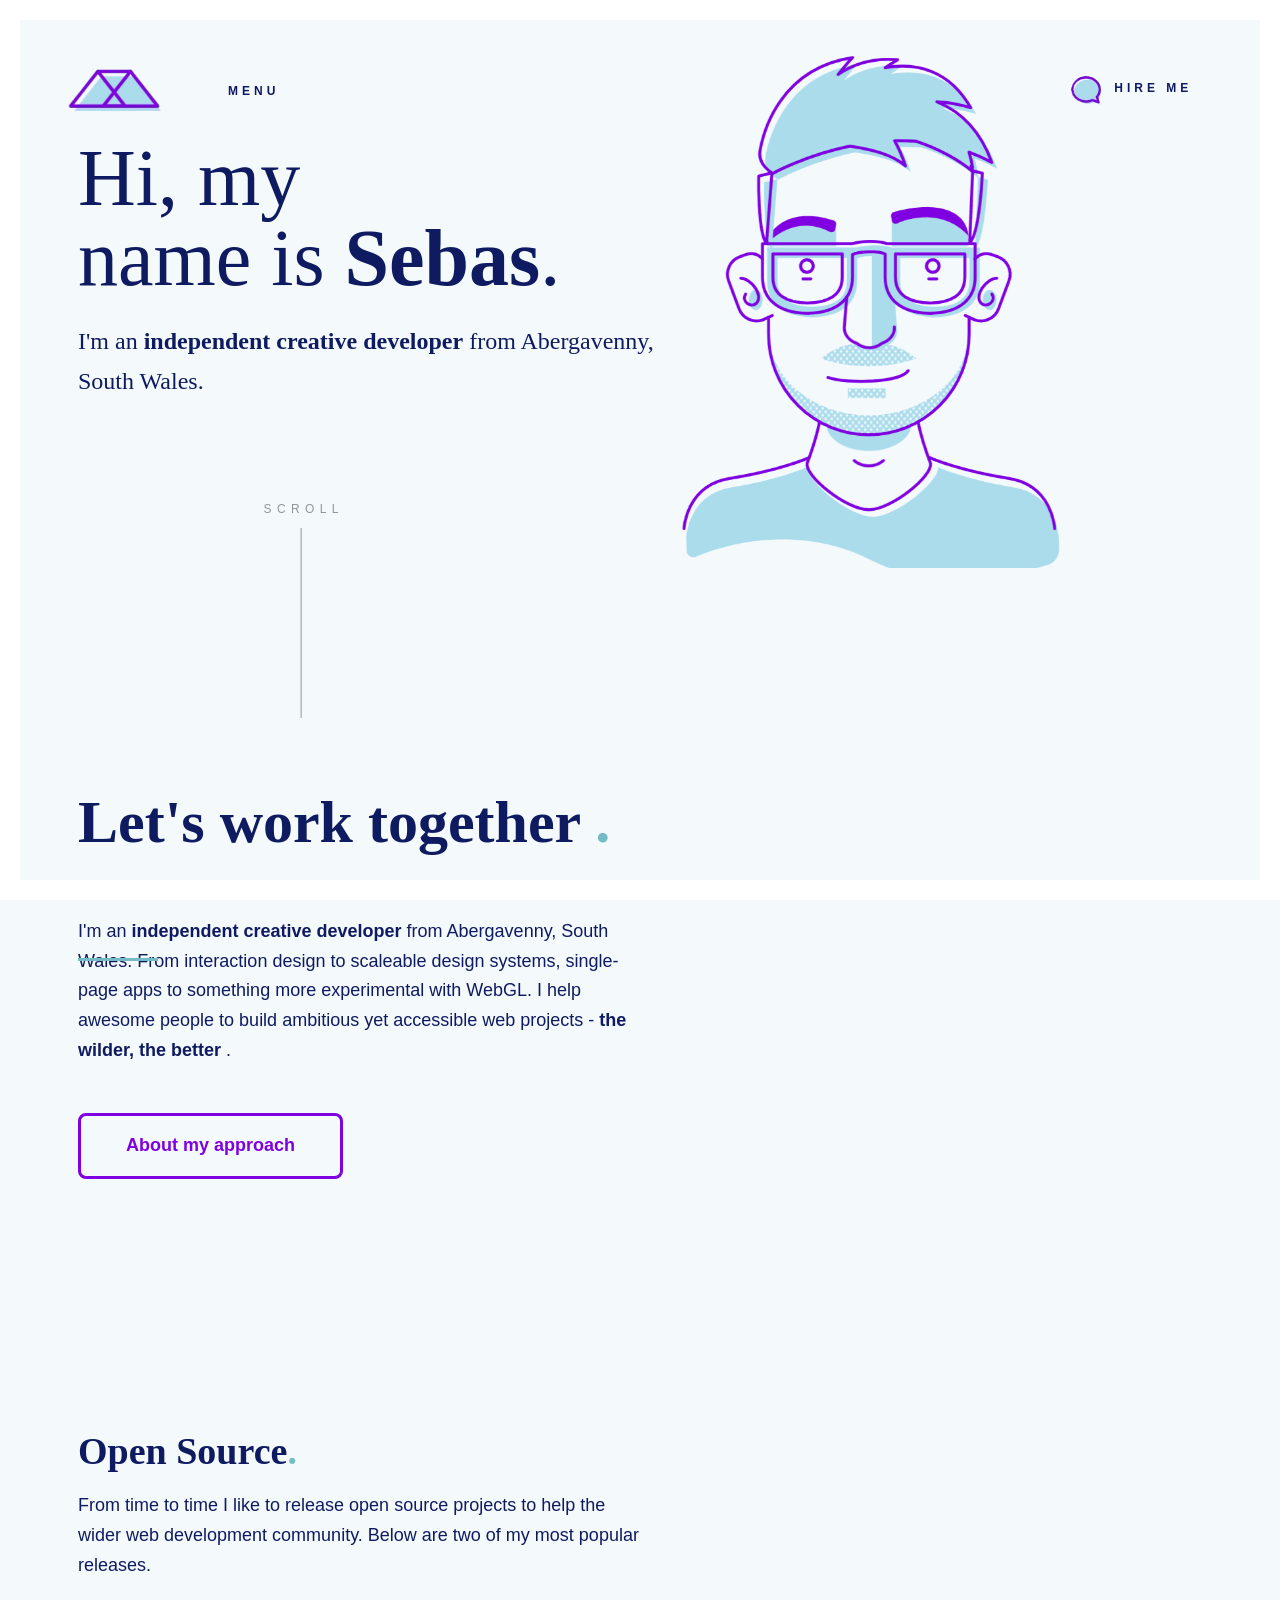
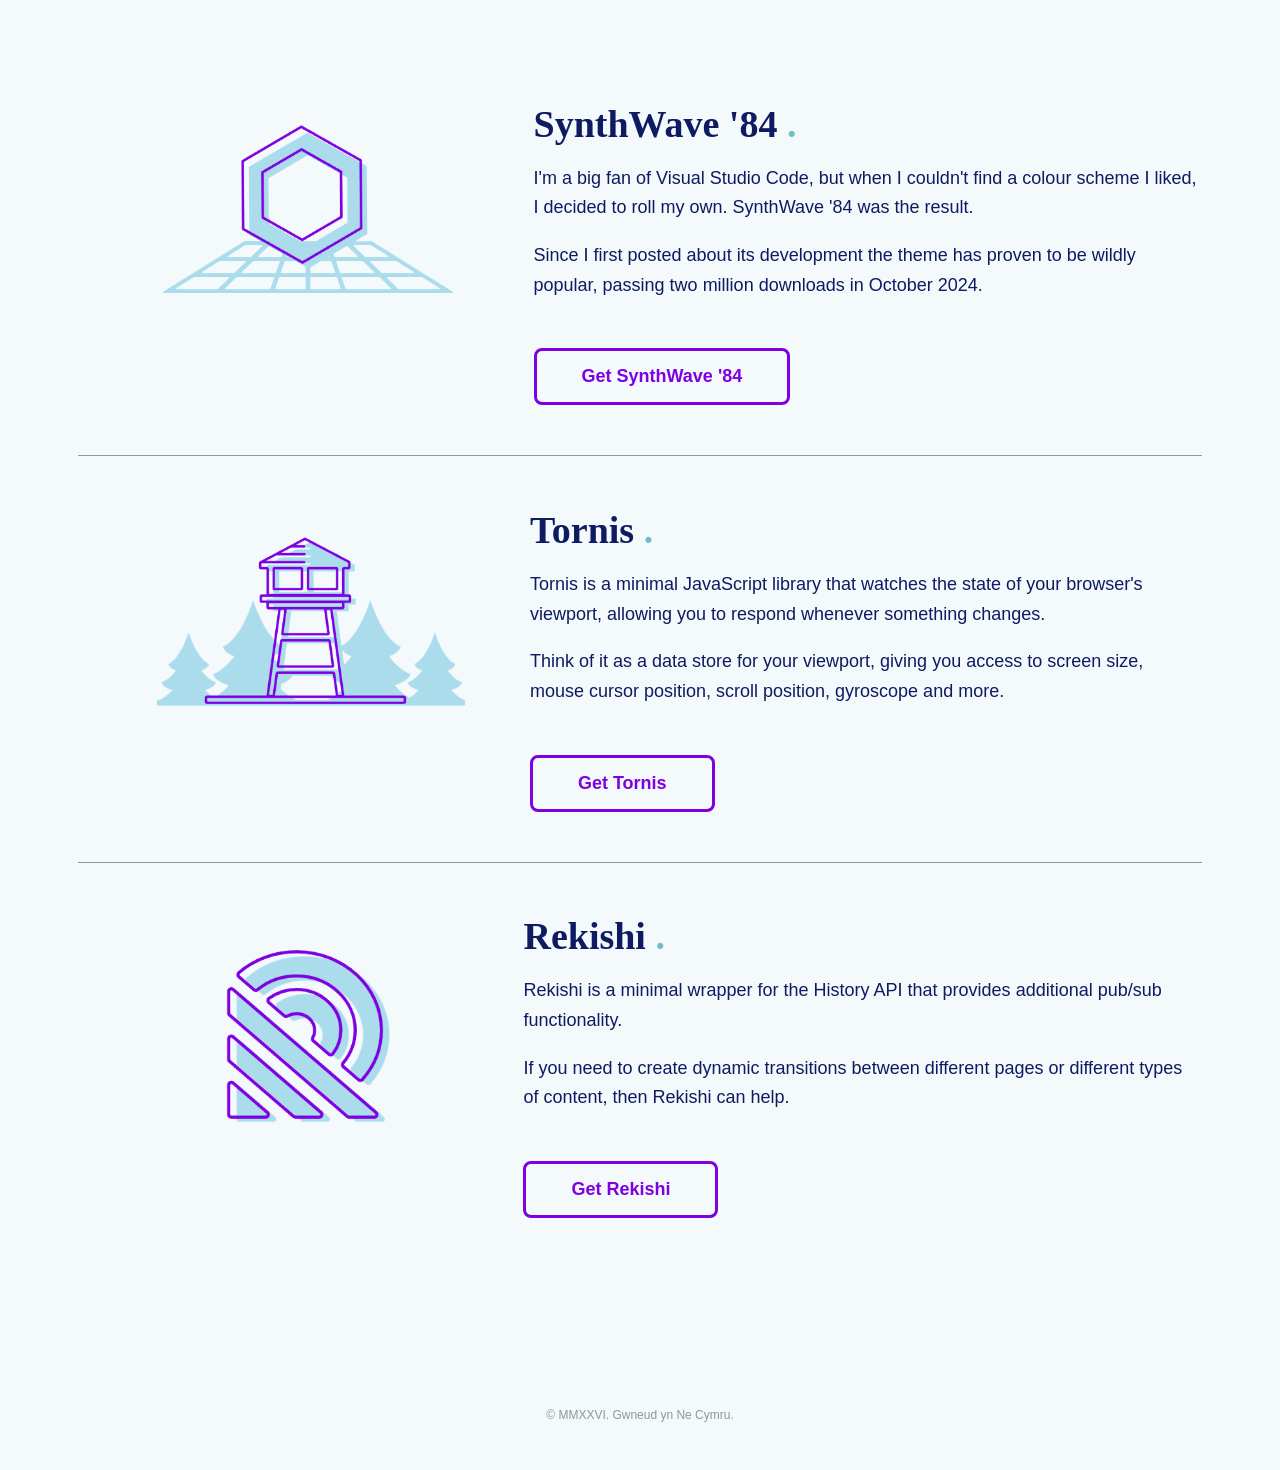
==== commit 629138d4: "Header Update" ====
--- a/index.html
+++ b/index.html
@@ -22,25 +22,56 @@
 </head>
 <body>
     <header class="header-content">
+        <input type="checkbox" id="menu-toggle" hidden>
         <div class="container-header">
             <a href="index.html">
                 <img src="assets/img/index/logo.png" alt="Sebastián Logo">
             </a>
-            <nav>
-                <ul>
-                    <li><a href="index.html">HOME</a></li>
-                    <li><a href="work.html">WORK</a></li>
-                    <li><a href="about.html">ABOUT</a></li>
-                    <li><a href="writing.html">WRITING</a></li>
-                </ul>
-            </nav>
+            <label for="menu-toggle" class="menu-btn">MENU</label>
             <div class="hire-me">
-                <a href="mailto:hello@robbowen.digital?subject=🤘 Hi Robb, I'd like to hire you">
+                <a href="mailto:zuletas092@gmail.com">
                     <img src="assets/img/index/hireMe.png" alt="Hire Me">
                     <span>HIRE ME</span>
                 </a>
             </div>
         </div>
+        <nav class="nav-overlay">
+            <div class="container-header">
+                <a href="index.html">
+                    <img src="assets/img/index/logo.png" alt="Sebastián Logo">
+                </a>
+                <label for="menu-toggle" class="close-btn">CLOSE</label>
+                <div class="hire-me">
+                    <a href="mailto:zuletas092@gmail.com">
+                        <img src="assets/img/index/hireMe.png" alt="Hire Me">
+                        <span>HIRE ME</span>
+                    </a>
+                </div>
+            </div>
+            <div class="social-links">
+                <a class="ig" href="https://www.instagram.com/zuleta.239">Follow me on Instagram</a>
+                <a class="git" href="https://github.com/Ez-Sebas">Visit my GitHub</a>
+                <a class="email" href="mailto:zuletas092@gmail.com">Correo Electronico</a>
+            </div>
+            <ul>
+                <li>
+                    <a href="index.html">Home</a>
+                    <span>Back to the home page.</span>
+                </li>
+                <li>
+                    <a href="work.html">Work</a>
+                    <span>My approach to development.</span>
+                </li>
+                <li>
+                    <a href="about.html">About</a>
+                    <span>A little about me and my background.</span>
+                </li>
+                <li>
+                    <a href="writing.html">Writing</a>
+                    <span>My latest writing on tech and language.</span>
+                </li>
+            </ul>
+        </nav>
     </header>
     <main>
         <section class="hero-section">
@@ -48,8 +79,7 @@
                 <div class="information">
                     <h1>
                         Hi, my &#8203;<br>
-                        name is <b>Sebas</b>
-                        <span>.</span>
+                        name is <b>Sebas</b>.
                     </h1>
                     <p>
                         I'm an <b>independent creative developer</b>
@@ -167,11 +197,6 @@
     </main>
     <footer>
         © MMXXVI. Gwneud yn Ne Cymru.
-        <div class="social-links">
-            <a class="ig" href="https://www.instagram.com/zuleta.239">Follow me on Instagram</a>
-            <a class="git" href="https://github.com/Ez-Sebas">Visit my GitHub</a>
-            <a class="email" href="mailto:zuletas092@gmail.com">Correo Electronico</a>
-        </div>
     </footer>
 </body>
 </html>
--- a/assets/css/styles.css
+++ b/assets/css/styles.css
@@ -64,51 +64,132 @@
     display: flex;
     flex-direction: row;
     justify-content: center;
-    gap: 50px;
-}
-
-.container-header > nav > ul {
-    display: flex;
-    flex-direction: row;
-    justify-content: center;
-    gap: 40px;
-    letter-spacing: 4px;
-    list-style: none;
-}
-
-.container-header > nav > ul > li > a {
+    gap: 20px;
+}
+
+.hire-me > a > span {
     color: var(--text);
     font-family: -apple-system, BlinkMacSystemFont, "Segoe UI", Roboto, Helvetica, Arial, sans-serif, "Apple Color Emoji", "Segoe UI Emoji", "Segoe UI Symbol";
     font-size: 12px;
     font-weight: 700;
-    text-decoration: none;
-    transition: all .12s cubic-bezier(.25,.46,.45,.94);
-}
-.container-header > nav > ul > li > a:hover {
-    letter-spacing: 6px;
-    color: var(--text);
-}
-
-
-.hire-me > a {
-    display: flex;
-    flex-direction: row;
-    letter-spacing: 4px;
-    margin-left: 350px;
-    text-decoration: none;
-}
-
-.hire-me > a > span {
-    color: var(--text);
-    font-family: -apple-system, BlinkMacSystemFont, "Segoe UI", Roboto, Helvetica, Arial, sans-serif, "Apple Color Emoji", "Segoe UI Emoji", "Segoe UI Symbol";
-    font-size: 12px;
-    font-weight: 700;
     padding-top: 27px;
     transition: all .12s cubic-bezier(.25,.46,.45,.94);
 }
 .hire-me > a > span:hover {
     letter-spacing: 6px;
     color: var(--text);
+}
+
+.hire-me > a {
+    display: flex;
+    flex-direction: row;
+    letter-spacing: 4px;
+    margin-left: 750px;
+    text-decoration: none;
+}
+
+.nav-overlay {
+    align-items: start;
+    display: flex;
+    background: var(--fill);
+    flex-direction: column;
+    height: calc(100vh - 40px);
+    justify-content: flex-start;
+    left: 20px;
+    position: fixed;
+    transition: top 0.4s ease;
+    top: -100%;
+    width: calc(100vw - 40px);
+    z-index: 5;
+}
+
+#menu-toggle:checked ~ .nav-overlay {
+    top: 20px;
+    opacity: 1;
+    pointer-events: all;
+}
+
+.menu-btn {
+    color: var(--text);
+    cursor: pointer;
+    font-family: Arial;
+    font-weight: 700;
+    letter-spacing: 4px;
+    font-size: 12px;
+}
+.menu-btn:hover {
+    letter-spacing: 6px;
+}
+
+.close-btn {
+    color: var(--text);
+    cursor: pointer;
+    font-family: Arial;
+    font-weight: 700;
+    letter-spacing: 4px;
+    font-size: 12px;
+}
+.close-btn:hover {
+    letter-spacing: 6px;
+}
+
+
+.social-links::before{
+    display: block;
+    content: "";
+    background-color: var(--line);
+    height: 3px;
+    width: 90px;
+}
+
+.social-links {
+    align-items: center;
+    display: flex;
+    flex-direction: row;
+    gap: 40px;
+    margin-left: 40px;
+}
+
+.social-links > a {
+    display: block;
+    width: 24px;
+    height: 24px;
+    background-size: contain;
+    background-repeat: no-repeat;
+    background-position: center;
+    text-indent: -99px; /* esconde el texto fuera de pantalla */
+    overflow: hidden;
+}
+
+.nav-overlay > ul {
+    list-style: none;
+    margin-top: 30px;
+    padding-left: 35px;
+}
+
+.nav-overlay > ul > li {
+    display: grid;
+    grid-template-columns: 1fr 1fr;
+    font-family: Bitter, serif;
+    font-size: 40px;
+    font-weight: 700;
+    margin-bottom: 40px;
+}
+
+.nav-overlay > ul > li > a {
+    color: var(--text);
+    text-decoration: none;
+}
+.nav-overlay > ul > li > a:hover {
+    color: var(--bg);
+}
+
+.nav-overlay > ul > li > span {
+    color: var(--text);
+    font-family: -apple-system, BlinkMacSystemFont, "Segoe UI", Roboto, Helvetica, Arial, sans-serif, "Apple Color Emoji", "Segoe UI Emoji", "Segoe UI Symbol";
+    font-size: 16px;
+    font-weight: 400;
+    margin-top: 15px;
 }
 
 main {
@@ -205,24 +286,6 @@
     margin-top: 160px;
 }
 
-.social-links {
-    display: flex;
-    flex-direction: row;
-    gap: 20px;
-    align-items: center;
-}
-
-.social-links > a {
-    display: block;
-    width: 24px;
-    height: 24px;
-    background-size: contain;
-    background-repeat: no-repeat;
-    background-position: center;
-    text-indent: -9999px; /* esconde el texto fuera de pantalla */
-    overflow: hidden;
-}
-
 .ig {
     background-image: url([data-uri])
 }
@@ -233,4 +296,22 @@
 
 .email {
     background-image: url([data-uri])
+}
+
+.me > div {
+    display: flex;
+    flex-direction: row;
+    margin-top: 100px;
+}
+
+.me > div > img {
+    border-radius: 100%;
+    height: 300px;
+    margin-right: 40px;
+    width: 300px;
+}
+
+.me > div > div{
+    display: flex;
+    flex-direction: column;
 }
--- a/assets/css/index.css
+++ b/assets/css/index.css
@@ -161,7 +161,6 @@
     height: 3px;
     background: var(--subtext);
     width: 80px;
-    transform-origin: left center;
 }
 
 .description {
